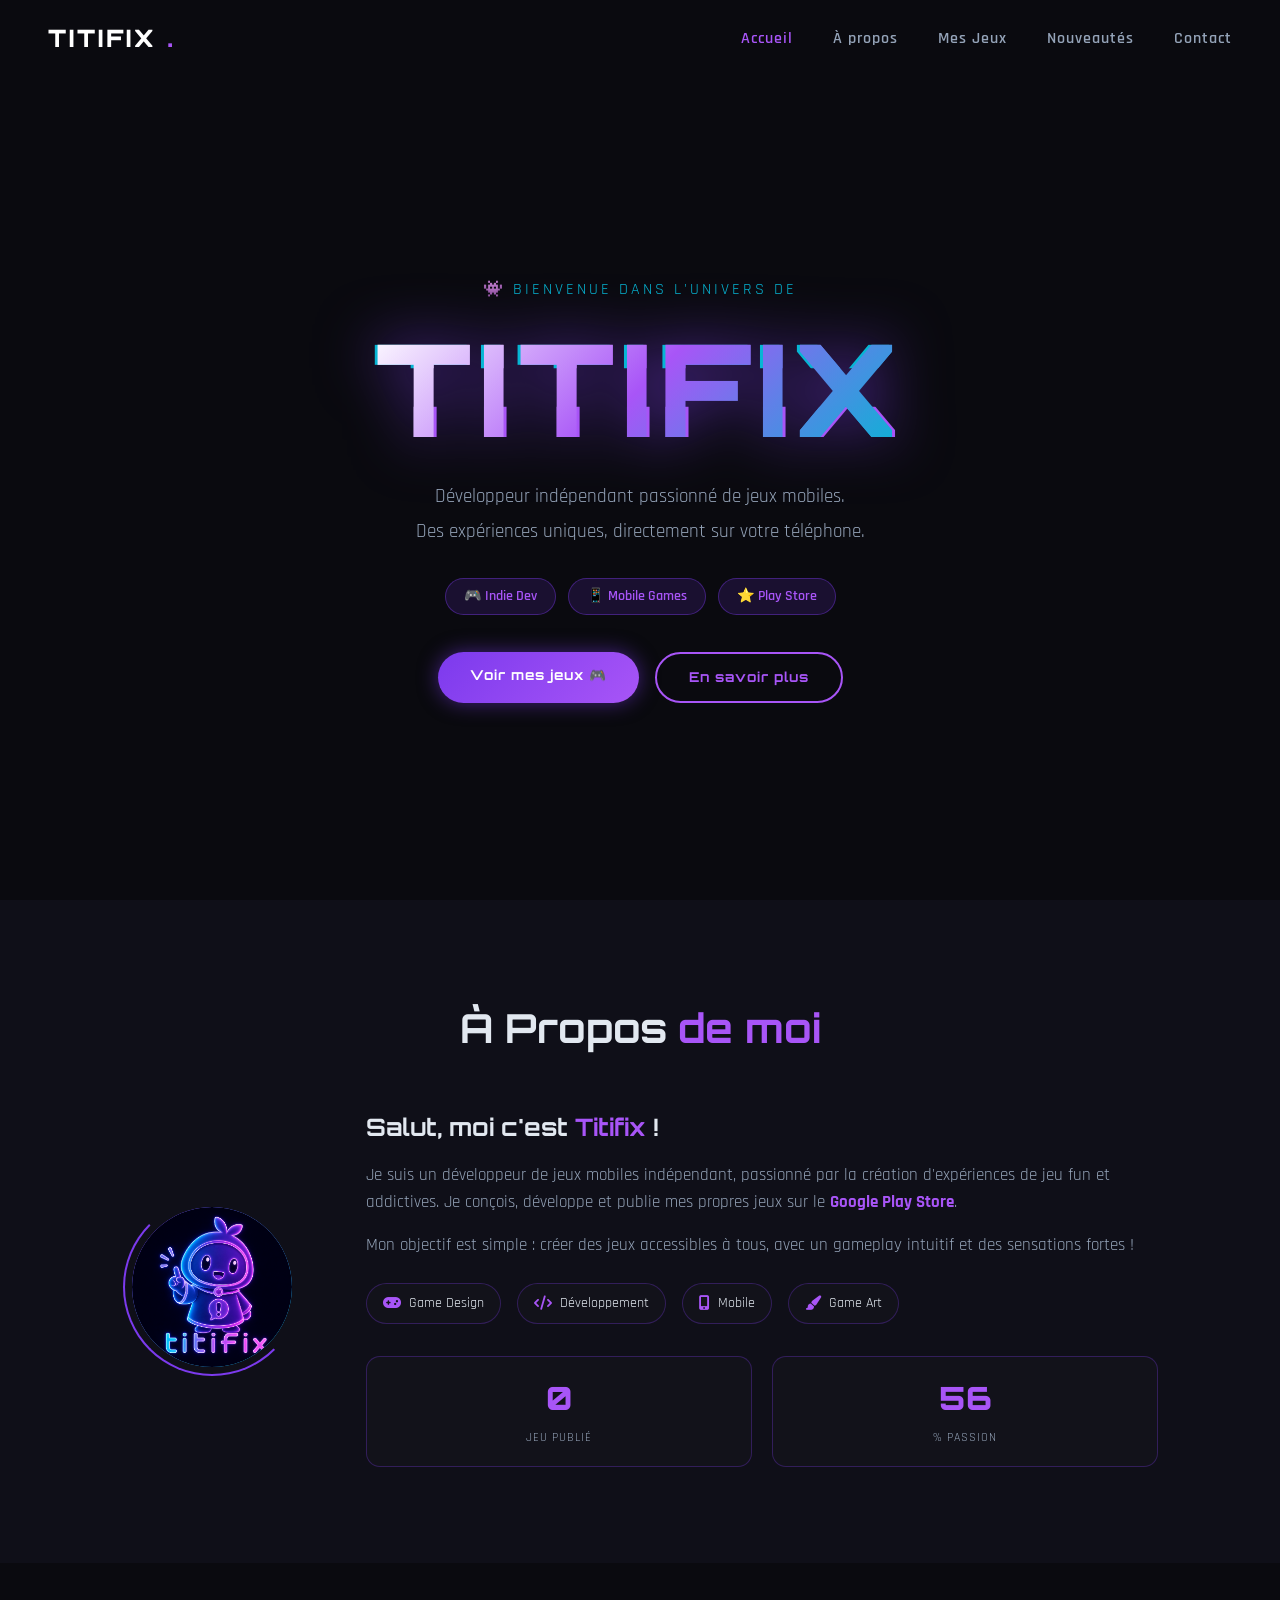
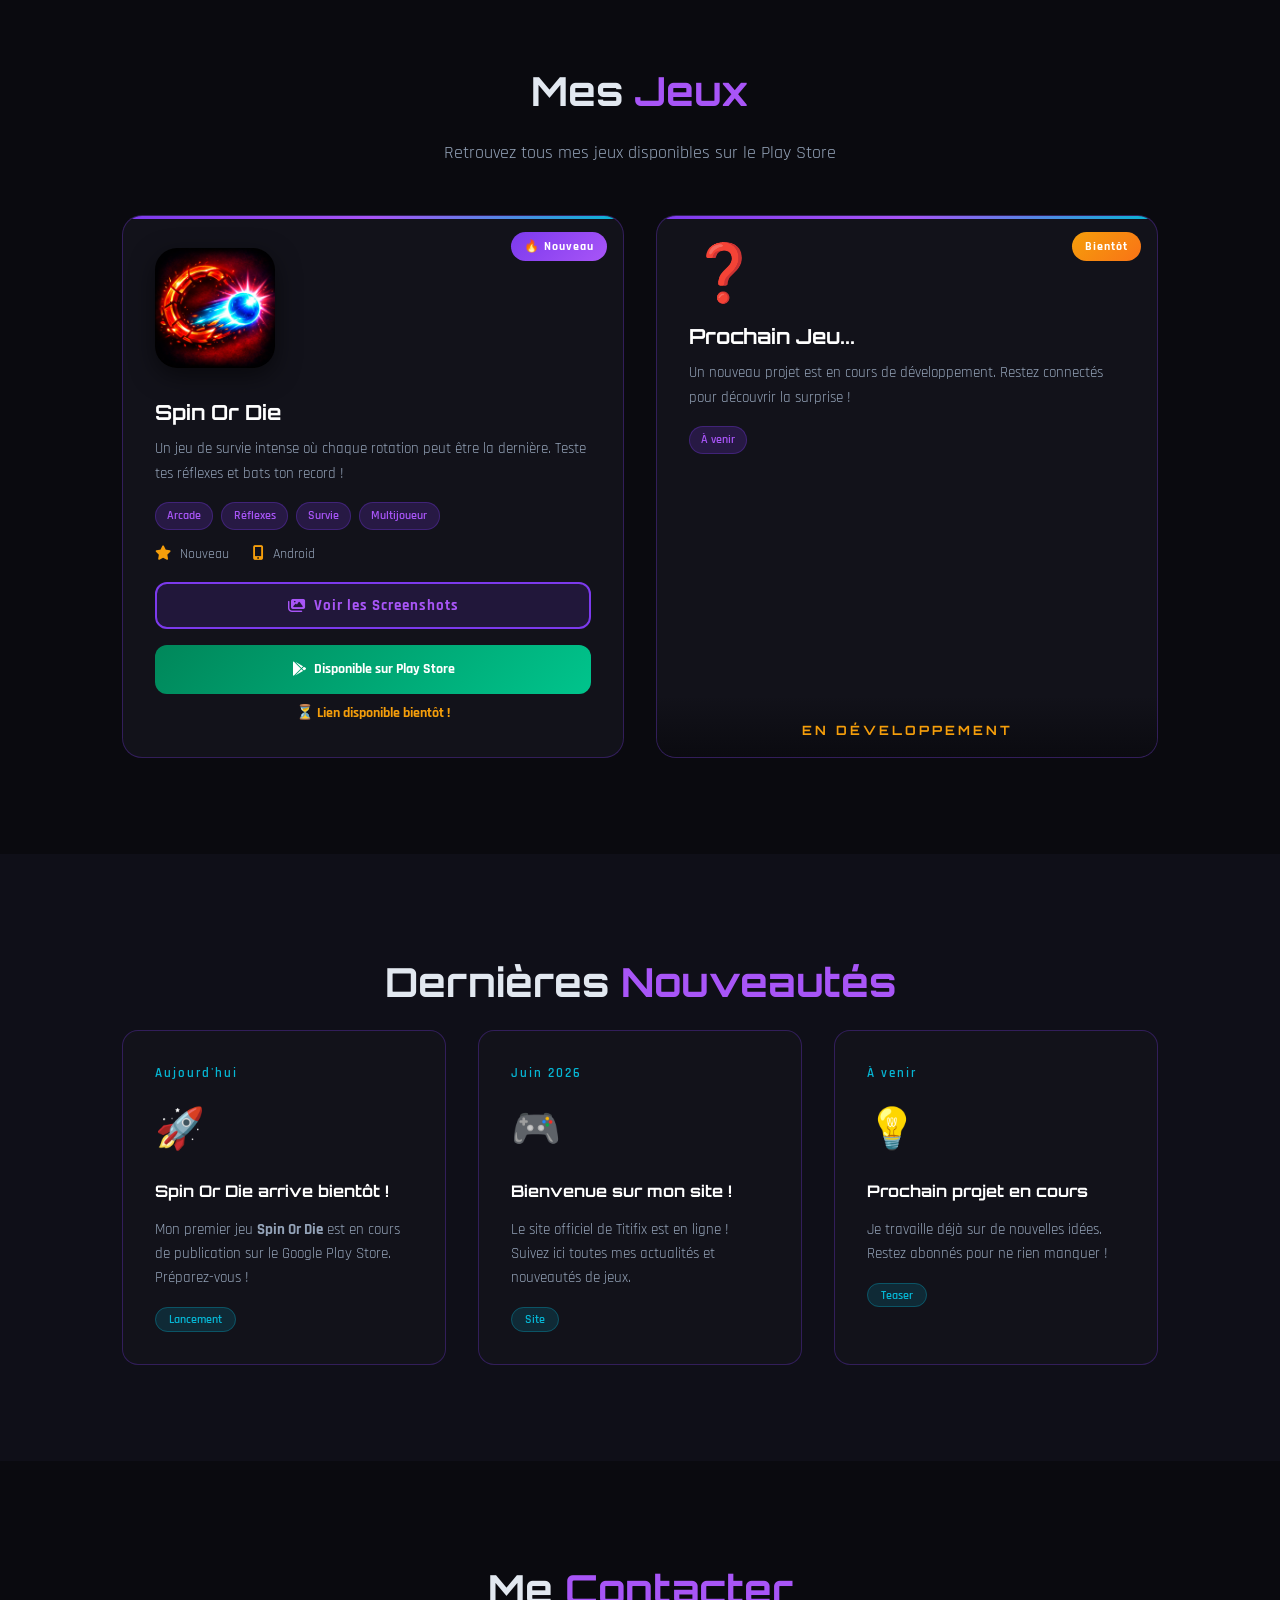
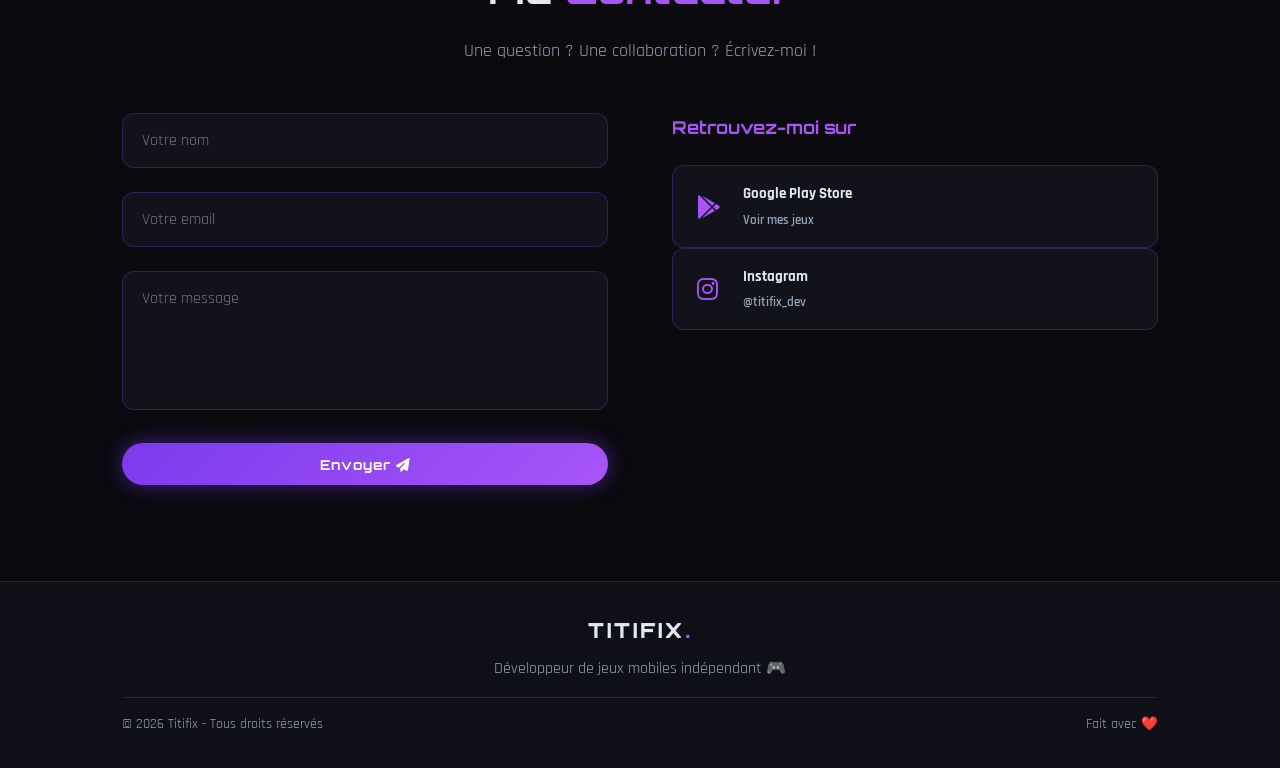
==== index.html @ aaf5753f "Add files via upload" ====
<!DOCTYPE html>
<html lang="fr">
<head>
    <meta charset="UTF-8">
    <meta name="viewport" content="width=device-width, initial-scale=1.0">
    <title>Titifix - Game Studio</title>
    <link rel="stylesheet" href="css/style.css">
    <link href="https://fonts.googleapis.com/css2?family=Orbitron:wght@400;700;900&family=Rajdhani:wght@300;400;600&display=swap" rel="stylesheet">
    <link rel="stylesheet" href="https://cdnjs.cloudflare.com/ajax/libs/font-awesome/6.5.0/css/all.min.css">
</head>
<body>

    <!-- ========== NAVBAR ========== -->
    <nav class="navbar" id="navbar">
        <div class="nav-logo">
            <span class="logo-text">TITIFIX</span>
            <span class="logo-dot">.</span>
        </div>
        <ul class="nav-links" id="navLinks">
            <li><a href="#accueil">Accueil</a></li>
            <li><a href="#apropos">À propos</a></li>
            <li><a href="#jeux">Mes Jeux</a></li>
            <li><a href="#nouveautes">Nouveautés</a></li>
            <li><a href="#contact">Contact</a></li>
        </ul>
        <button class="burger" id="burger">
            <span></span>
            <span></span>
            <span></span>
        </button>
    </nav>

    <!-- ========== HERO ========== -->
    <section class="hero" id="accueil">
        <div class="particles" id="particles"></div>
        <div class="hero-content">
            <p class="hero-subtitle">👾 Bienvenue dans l'univers de</p>
            <h1 class="hero-title">
                <span class="glitch" data-text="TITIFIX">TITIFIX</span>
            </h1>
            <p class="hero-desc">Développeur indépendant passionné de jeux mobiles.<br>Des expériences uniques, directement sur votre téléphone.</p>
            <div class="hero-badges">
                <span class="badge">🎮 Indie Dev</span>
                <span class="badge">📱 Mobile Games</span>
                <span class="badge">⭐ Play Store</span>
            </div>
            <div class="hero-buttons">
                <a href="#jeux" class="btn btn-primary">Voir mes jeux 🎮</a>
                <a href="#apropos" class="btn btn-secondary">En savoir plus</a>
            </div>
        </div>
    </section>

    <!-- ========== À PROPOS ========== -->
    <section class="apropos fade-in" id="apropos">
        <div class="container">
            <h2 class="section-title">À Propos <span>de moi</span></h2>
            <div class="apropos-content">
                <div class="apropos-avatar">
                    <div class="avatar-cercle">
                        <img src="img/logo-titifix.png" alt="Logo Titifix" class="avatar-img">
                    </div>
                    <div class="avatar-ring"></div>
                </div>
                <div class="apropos-text">
                    <h3>Salut, moi c'est <span>Titifix</span> !</h3>
                    <p>Je suis un développeur de jeux mobiles indépendant, passionné par la création d'expériences de jeu fun et addictives. Je conçois, développe et publie mes propres jeux sur le <strong>Google Play Store</strong>.</p>
                    <p>Mon objectif est simple : créer des jeux accessibles à tous, avec un gameplay intuitif et des sensations fortes !</p>
                    <div class="competences">
                        <div class="comp-item">
                            <i class="fas fa-gamepad"></i>
                            <span>Game Design</span>
                        </div>
                        <div class="comp-item">
                            <i class="fas fa-code"></i>
                            <span>Développement</span>
                        </div>
                        <div class="comp-item">
                            <i class="fas fa-mobile-alt"></i>
                            <span>Mobile</span>
                        </div>
                        <div class="comp-item">
                            <i class="fas fa-paint-brush"></i>
                            <span>Game Art</span>
                        </div>
                    </div>
                    <!-- STATS ANIMÉES -->
                    <div class="stats-row">
                        <div class="stat-item">
                            <span class="stat-number" data-target="1">0</span>
                            <span class="stat-label">Jeu publié</span>
                        </div>
                        <div class="stat-item">
                            <span class="stat-number" data-target="100">0</span>
                            <span class="stat-label">% Passion</span>
                        </div>
                    </div>
                </div>
            </div>
        </div>
    </section>

    <!-- ========== MES JEUX ========== -->
    <section class="jeux fade-in" id="jeux">
        <div class="container">
            <h2 class="section-title">Mes <span>Jeux</span></h2>
            <p class="section-desc">Retrouvez tous mes jeux disponibles sur le Play Store</p>
            <div class="jeux-grid" id="jeuxGrid">

                <!-- CARTE JEU 1 - Spin Or Die -->
                <div class="jeu-card featured">
                    <div class="card-badge">🔥 Nouveau</div>
                    <div class="card-icon">
                        <img src="img/spin-or-die.png" alt="Spin Or Die" class="game-icon-img">
                    </div>
                    <div class="card-info">
                        <h3>Spin Or Die</h3>
                        <p>Un jeu de survie intense où chaque rotation peut être la dernière. 
                        Teste tes réflexes et bats ton record !</p>
                        <div class="card-tags">
                            <span class="tag">Arcade</span>
                            <span class="tag">Réflexes</span>
                            <span class="tag">Survie</span>
                            <span class="tag">Multijoueur</span>
                        </div>
                        <div class="card-stats">
                            <span><i class="fas fa-star"></i> Nouveau</span>
                            <span><i class="fas fa-mobile-alt"></i> Android</span>
                        </div>
                    </div>

                    <!-- BOUTON SCREENSHOTS -->
                    <button class="btn-screenshots" onclick="openScreenshots()">
                        <i class="fas fa-images"></i> Voir les Screenshots
                    </button>

                    <a href="#" class="btn-play" id="playStoreBtn">
                        <i class="fab fa-google-play"></i> Disponible sur Play Store
                    </a>
                    <p class="coming-soon-text">⏳ Lien disponible bientôt !</p>
                </div>

                <!-- CARTE PLACEHOLDER -->
                <div class="jeu-card coming-soon">
                    <div class="card-badge soon">Bientôt</div>
                    <div class="card-icon">❓</div>
                    <div class="card-info">
                        <h3>Prochain Jeu...</h3>
                        <p>Un nouveau projet est en cours de développement. Restez connectés pour découvrir la surprise !</p>
                        <div class="card-tags">
                            <span class="tag">À venir</span>
                        </div>
                    </div>
                    <div class="coming-overlay">EN DÉVELOPPEMENT</div>
                </div>

            </div>
        </div>
    </section>

    <!-- ========== NOUVEAUTÉS ========== -->
    <section class="nouveautes fade-in" id="nouveautes">
        <div class="container">
            <h2 class="section-title">Dernières <span>Nouveautés</span></h2>
            <div class="news-grid" id="newsGrid">

                <article class="news-card">
                    <div class="news-date">Aujourd'hui</div>
                    <div class="news-icon">🚀</div>
                    <h3>Spin Or Die arrive bientôt !</h3>
                    <p>Mon premier jeu <strong>Spin Or Die</strong> est en cours de publication sur le Google Play Store. Préparez-vous !</p>
                    <span class="news-tag">Lancement</span>
                </article>

                <article class="news-card">
                    <div class="news-date">Juin 2026</div>
                    <div class="news-icon">🎮</div>
                    <h3>Bienvenue sur mon site !</h3>
                    <p>Le site officiel de Titifix est en ligne ! Suivez ici toutes mes actualités et nouveautés de jeux.</p>
                    <span class="news-tag">Site</span>
                </article>

                <article class="news-card">
                    <div class="news-date">À venir</div>
                    <div class="news-icon">💡</div>
                    <h3>Prochain projet en cours</h3>
                    <p>Je travaille déjà sur de nouvelles idées. Restez abonnés pour ne rien manquer !</p>
                    <span class="news-tag">Teaser</span>
                </article>

            </div>
        </div>
    </section>

    <!-- ========== CONTACT ========== -->
    <section class="contact fade-in" id="contact">
        <div class="container">
            <h2 class="section-title">Me <span>Contacter</span></h2>
            <p class="section-desc">Une question ? Une collaboration ? Écrivez-moi !</p>
            <div class="contact-wrapper">

                <form class="contact-form" id="contactForm"
                    action="https://formspree.io/f/xgojkkgb"
                    method="POST">
                    <div class="form-group">
                        <input type="text" name="nom" placeholder="Votre nom" required>
                    </div>
                    <div class="form-group">
                        <input type="email" name="email" placeholder="Votre email" required>
                    </div>
                    <div class="form-group">
                        <textarea name="message" placeholder="Votre message" rows="5" required></textarea>
                    </div>
                    <input type="hidden" name="_subject" value="💌 Nouveau message depuis titifixdev.com">
                    <button type="submit" class="btn btn-primary">
                        Envoyer <i class="fas fa-paper-plane"></i>
                    </button>
                    <div class="form-success" id="formSuccess">
                        ✅ Message envoyé ! Je vous réponds très vite.
                    </div>
                </form>

                <div class="contact-social">
                    <h3>Retrouvez-moi sur</h3>
                    <a href="#" class="social-item" id="playStoreSocial">
                        <i class="fab fa-google-play"></i>
                        <div class="social-info">
                            <span class="social-name">Google Play Store</span>
                            <span class="social-handle">Voir mes jeux</span>
                        </div>
                    </a>
                    <a href="https://www.instagram.com/titifix_dev/" class="social-item" target="_blank">
                        <i class="fab fa-instagram"></i>
                        <div class="social-info">
                            <span class="social-name">Instagram</span>
                            <span class="social-handle">@titifix_dev</span>
                        </div>
                    </a>
                </div>
            </div>
        </div>
    </section>

    <!-- ========== FOOTER ========== -->
    <footer class="footer">
        <div class="container">
            <div class="footer-top">
                <span class="logo-text">TITIFIX<span class="logo-dot">.</span></span>
                <p>Développeur de jeux mobiles indépendant 🎮</p>
            </div>
            <div class="footer-bottom">
                <p>© 2026 Titifix - Tous droits réservés</p>
                <p>Fait avec ❤️</p>
            </div>
        </div>
    </footer>

    <script src="js/script.js"></script>

    <!-- ========== MODALE SCREENSHOTS ========== -->
    <div id="screenshotsModal" class="modal-overlay" onclick="closeScreenshots(event)">
        <div class="modal-box">
            <button class="modal-close" onclick="closeScreenshots()">✕</button>
            <h2 class="modal-title">📸 Spin Or Die — Screenshots</h2>
            <div class="modal-grid">
                <div class="modal-item">
                    <img src="img/screenshots/gameplay.png" alt="Gameplay">
                    <span>🎮 Gameplay</span>
                </div>
                <div class="modal-item">
                    <img src="img/screenshots/roue.png" alt="Roue Fortune">
                    <span>🎰 Roue de la Fortune</span>
                </div>
                <div class="modal-item">
                    <img src="img/screenshots/multijoueur.png" alt="Multijoueur">
                    <span>⚔️ Multijoueur</span>
                </div>
                <div class="modal-item">
                    <img src="img/screenshots/skins.png" alt="Skins">
                    <span>🎨 Skins Exclusifs</span>
                </div>
                <div class="modal-item">
                    <img src="img/screenshots/classement.png" alt="Classement">
                    <span>🏆 Top 100</span>
                </div>
                <div class="modal-item">
                    <img src="img/screenshots/defis.png" alt="Défis">
                    <span>⚡ Défis Exclusifs</span>
                </div>
                <div class="modal-item">
                    <img src="img/screenshots/mondes.png" alt="Mondes">
                    <span>🌍 Mondes Uniques</span>
                </div>
            </div>
        </div>
    </div>

    <!-- LIGHTBOX -->
    <div id="lightbox" class="lightbox" onclick="closeLightbox()">
        <span class="lightbox-close" id="lightboxClose">✕</span>
        <img id="lightbox-img" src="" alt="">
        <p id="lightbox-caption"></p>
    </div>
<script defer src="https://static.cloudflareinsights.com/beacon.min.js/v833ccba57c9e4d2798f2e76cebdd09a11778172276447" integrity="sha512-57MDmcccJXYtNnH+ZiBwzC4jb2rvgVCEokYN+L/nLlmO8rfYT/gIpW2A569iJ/3b+0UEasghjuZH/ma3wIs/EQ==" data-cf-beacon='{"version":"2024.11.0","token":"8607d2a720d14b038279025b2b5a82e5","server_timing":{"name":{"cfCacheStatus":true,"cfEdge":true,"cfExtPri":true,"cfL4":true,"cfOrigin":true,"cfSpeedBrain":true},"location_startswith":null}}' crossorigin="anonymous"></script>
</body>
</html>
---- css/style.css ----
/* ===== RESET & BASE ===== */
*, *::before, *::after {
    margin: 0;
    padding: 0;
    box-sizing: border-box;
}

:root {
    --primary: #7c3aed;
    --primary-light: #a855f7;
    --secondary: #06b6d4;
    --accent: #f59e0b;
    --bg-dark: #0a0a0f;
    --bg-card: #12121a;
    --bg-section: #0f0f18;
    --text-main: #e2e8f0;
    --text-muted: #94a3b8;
    --border: rgba(124, 58, 237, 0.3);
    --glow: 0 0 20px rgba(124, 58, 237, 0.5);
    --transition: all 0.3s ease;
}

html {
    scroll-behavior: smooth;
}

body {
    font-family: 'Rajdhani', sans-serif;
    background-color: var(--bg-dark);
    color: var(--text-main);
    overflow-x: hidden;
    line-height: 1.6;
}

/* ===== SCROLLBAR ===== */
::-webkit-scrollbar { width: 6px; }
::-webkit-scrollbar-track { background: var(--bg-dark); }
::-webkit-scrollbar-thumb { background: var(--primary); border-radius: 3px; }

/* ===== UTILITAIRES ===== */
.container {
    max-width: 1100px;
    margin: 0 auto;
    padding: 0 2rem;
}

.section-title {
    font-family: 'Orbitron', sans-serif;
    font-size: clamp(1.8rem, 4vw, 2.5rem);
    text-align: center;
    margin-bottom: 1rem;
    color: var(--text-main);
}

.section-title span {
    color: var(--primary-light);
}

.section-desc {
    text-align: center;
    color: var(--text-muted);
    font-size: 1.1rem;
    margin-bottom: 3rem;
}

/* ===== BOUTONS ===== */
.btn {
    display: inline-block;
    padding: 0.8rem 2rem;
    border-radius: 50px;
    font-family: 'Orbitron', sans-serif;
    font-size: 0.85rem;
    font-weight: 700;
    text-decoration: none;
    cursor: pointer;
    transition: var(--transition);
    border: none;
    letter-spacing: 1px;
}

.btn-primary {
    background: linear-gradient(135deg, var(--primary), var(--primary-light));
    color: white;
    box-shadow: var(--glow);
}

.btn-primary:hover {
    transform: translateY(-3px);
    box-shadow: 0 0 35px rgba(124, 58, 237, 0.7);
}

.btn-secondary {
    background: transparent;
    color: var(--primary-light);
    border: 2px solid var(--primary-light);
}

.btn-secondary:hover {
    background: var(--primary);
    color: white;
    transform: translateY(-3px);
}

/* ===== NAVBAR ===== */
.navbar {
    position: fixed;
    top: 0;
    left: 0;
    width: 100%;
    z-index: 1000;
    display: flex;
    align-items: center;
    justify-content: space-between;
    padding: 1.2rem 3rem;
    transition: var(--transition);
    background: transparent;
}

.navbar.scrolled {
    background: rgba(10, 10, 15, 0.95);
    backdrop-filter: blur(10px);
    border-bottom: 1px solid var(--border);
    padding: 0.8rem 3rem;
}

.nav-logo {
    font-family: 'Orbitron', sans-serif;
    font-size: 1.5rem;
    font-weight: 900;
    color: white;
    letter-spacing: 3px;
}

.logo-dot {
    color: var(--primary-light);
}

.nav-links {
    display: flex;
    list-style: none;
    gap: 2.5rem;
}

.nav-links a {
    color: var(--text-muted);
    text-decoration: none;
    font-size: 1rem;
    font-weight: 600;
    letter-spacing: 1px;
    transition: var(--transition);
    position: relative;
}

.nav-links a::after {
    content: '';
    position: absolute;
    bottom: -4px;
    left: 0;
    width: 0;
    height: 2px;
    background: var(--primary-light);
    transition: var(--transition);
}

.nav-links a:hover {
    color: var(--primary-light);
}

.nav-links a:hover::after {
    width: 100%;
}

.burger {
    display: none;
    flex-direction: column;
    gap: 5px;
    background: none;
    border: none;
    cursor: pointer;
    padding: 5px;
}

.burger span {
    display: block;
    width: 25px;
    height: 2px;
    background: var(--text-main);
    transition: var(--transition);
}

/* ===== HERO ===== */
.hero {
    min-height: 100vh;
    display: flex;
    align-items: center;
    justify-content: center;
    text-align: center;
    position: relative;
    overflow: hidden;
    padding-top: 80px;
}

.particles {
    position: absolute;
    inset: 0;
    pointer-events: none;
}

.particle {
    position: absolute;
    width: 3px;
    height: 3px;
    background: var(--primary-light);
    border-radius: 50%;
    animation: floatParticle linear infinite;
    opacity: 0;
}

@keyframes floatParticle {
    0%   { transform: translateY(100vh) rotate(0deg); opacity: 0; }
    10%  { opacity: 1; }
    90%  { opacity: 1; }
    100% { transform: translateY(-100px) rotate(720deg); opacity: 0; }
}

.hero-content {
    position: relative;
    z-index: 2;
    display: flex;
    flex-direction: column;
    align-items: center;
    gap: 0.5rem;
}

.hero-subtitle {
    font-size: 1rem;
    color: var(--secondary);
    letter-spacing: 3px;
    text-transform: uppercase;
    animation: fadeInDown 0.8s ease;
    margin-bottom: 0.5rem;
}

.hero-title {
    font-family: 'Orbitron', sans-serif;
    font-size: clamp(3.5rem, 12vw, 8rem);
    font-weight: 900;
    letter-spacing: 8px;
    line-height: 1;
    margin: 0.3rem 0 0.8rem;
    animation: fadeInUp 0.8s ease 0.2s both;
    filter: drop-shadow(0 0 30px rgba(124, 58, 237, 0.6));
}

.hero-desc {
    font-size: clamp(1rem, 2vw, 1.2rem);
    color: var(--text-muted);
    max-width: 550px;
    line-height: 1.8;
    animation: fadeInUp 0.8s ease 0.4s both;
    margin: 0.5rem 0;
}

.hero-buttons {
    display: flex;
    gap: 1rem;
    justify-content: center;
    flex-wrap: wrap;
    animation: fadeInUp 0.8s ease 0.8s both;
    margin-top: 1rem;
}

.scroll-indicator {
    position: absolute;
    bottom: 2rem;
    left: 50%;
    transform: translateX(-50%);
    display: flex;
    flex-direction: column;
    align-items: center;
    gap: 0.5rem;
    color: var(--text-muted);
    font-size: 0.75rem;
    letter-spacing: 2px;
    animation: bounce 2s infinite;
    text-transform: uppercase;
}

.scroll-arrow {
    width: 18px;
    height: 18px;
    border-right: 2px solid var(--primary-light);
    border-bottom: 2px solid var(--primary-light);
    transform: rotate(45deg);
}

@keyframes bounce {
    0%, 100% { transform: translateX(-50%) translateY(0); }
    50% { transform: translateX(-50%) translateY(-10px); }
}

/* ===== À PROPOS ===== */
.apropos {
    padding: 6rem 0;
    background: var(--bg-section);
}

.apropos-content {
    display: flex;
    align-items: center;
    gap: 4rem;
    margin-top: 3rem;
}

.apropos-avatar {
    flex-shrink: 0;
    position: relative;
    width: 180px;
    height: 180px;
}

.avatar-cercle {
    width: 160px;
    height: 160px;
    background: linear-gradient(135deg, var(--primary), var(--secondary));
    border-radius: 50%;
    display: flex;
    align-items: center;
    justify-content: center;
    font-size: 4rem;
    position: relative;
    z-index: 1;
}

.avatar-ring {
    position: absolute;
    inset: -10px;
    border-radius: 50%;
    border: 2px solid var(--primary);
    border-top-color: transparent;
    animation: spin 3s linear infinite;
}

@keyframes spin {
    to { transform: rotate(360deg); }
}

.apropos-text h3 {
    font-family: 'Orbitron', sans-serif;
    font-size: 1.5rem;
    margin-bottom: 1rem;
}

.apropos-text h3 span {
    color: var(--primary-light);
}

.apropos-text p {
    color: var(--text-muted);
    margin-bottom: 1rem;
    font-size: 1.05rem;
}

.apropos-text strong {
    color: var(--primary-light);
}

.competences {
    display: flex;
    flex-wrap: wrap;
    gap: 1rem;
    margin-top: 1.5rem;
}

.comp-item {
    display: flex;
    align-items: center;
    gap: 0.5rem;
    background: var(--bg-card);
    border: 1px solid var(--border);
    padding: 0.5rem 1rem;
    border-radius: 50px;
    font-size: 0.9rem;
    transition: var(--transition);
}

.comp-item:hover {
    border-color: var(--primary-light);
    box-shadow: var(--glow);
    transform: translateY(-2px);
}

.comp-item i {
    color: var(--primary-light);
}

/* ===== MES JEUX ===== */
.jeux {
    padding: 6rem 0;
    background: var(--bg-dark);
}

.jeux-grid {
    display: grid;
    grid-template-columns: repeat(auto-fit, minmax(300px, 1fr));
    gap: 2rem;
    margin-top: 1rem;
}

.jeu-card {
    background: var(--bg-card);
    border: 1px solid var(--border);
    border-radius: 20px;
    padding: 2rem;
    position: relative;
    overflow: hidden;
    transition: var(--transition);
    display: flex;
    flex-direction: column;
    gap: 1rem;
}

.jeu-card::before {
    content: '';
    position: absolute;
    top: 0;
    left: 0;
    right: 0;
    height: 3px;
    background: linear-gradient(90deg, var(--primary), var(--primary-light), var(--secondary));
}

.jeu-card:hover {
    transform: translateY(-8px);
    box-shadow: 0 20px 40px rgba(124, 58, 237, 0.3);
    border-color: var(--primary-light);
}

.jeu-card.featured::before {
    animation: shimmer 2s infinite;
}

@keyframes shimmer {
    0% { background-position: -200% center; }
    100% { background-position: 200% center; }
}

.card-badge {
    position: absolute;
    top: 1rem;
    right: 1rem;
    background: linear-gradient(135deg, var(--primary), var(--primary-light));
    color: white;
    padding: 0.3rem 0.8rem;
    border-radius: 50px;
    font-size: 0.75rem;
    font-weight: 700;
    letter-spacing: 1px;
}

.card-badge.soon {
    background: linear-gradient(135deg, var(--accent), #f97316);
}

.card-icon {
    font-size: 3.5rem;
    line-height: 1;
}

.card-info h3 {
    font-family: 'Orbitron', sans-serif;
    font-size: 1.3rem;
    margin-bottom: 0.5rem;
    color: white;
}

.card-info p {
    color: var(--text-muted);
    font-size: 0.95rem;
    line-height: 1.6;
}

.card-tags {
    display: flex;
    flex-wrap: wrap;
    gap: 0.5rem;
    margin-top: 1rem;
}

.tag {
    background: rgba(124, 58, 237, 0.2);
    border: 1px solid var(--border);
    color: var(--primary-light);
    padding: 0.2rem 0.7rem;
    border-radius: 50px;
    font-size: 0.78rem;
    font-weight: 600;
}

.card-stats {
    display: flex;
    gap: 1.5rem;
    margin-top: 0.8rem;
    color: var(--text-muted);
    font-size: 0.9rem;
}

.card-stats i {
    color: var(--accent);
    margin-right: 0.3rem;
}

.btn-play {
    display: inline-flex;
    align-items: center;
    justify-content: center;
    gap: 0.5rem;
    background: linear-gradient(135deg, #00875a, #00c48c);
    color: white;
    text-decoration: none;
    padding: 0.8rem 1.5rem;
    border-radius: 12px;
    font-weight: 700;
    font-size: 0.9rem;
    transition: var(--transition);
    margin-top: auto;
}

.btn-play:hover {
    transform: translateY(-2px);
    box-shadow: 0 8px 20px rgba(0, 196, 140, 0.4);
}

.coming-soon {
    opacity: 0.7;
}

.coming-overlay {
    position: absolute;
    bottom: 0;
    left: 0;
    right: 0;
    background: linear-gradient(transparent, rgba(10,10,15,0.9));
    color: var(--accent);
    text-align: center;
    padding: 1.5rem 1rem 1rem;
    font-family: 'Orbitron', sans-serif;
    font-size: 0.8rem;
    letter-spacing: 3px;
    font-weight: 700;
}

/* ===== NOUVEAUTÉS ===== */
.nouveautes {
    padding: 6rem 0;
    background: var(--bg-section);
}

.news-grid {
    display: grid;
    grid-template-columns: repeat(auto-fit, minmax(280px, 1fr));
    gap: 2rem;
}

.news-card {
    background: var(--bg-card);
    border: 1px solid var(--border);
    border-radius: 16px;
    padding: 2rem;
    transition: var(--transition);
    position: relative;
    overflow: hidden;
}

.news-card:hover {
    transform: translateY(-5px);
    border-color: var(--primary-light);
    box-shadow: 0 10px 30px rgba(124, 58, 237, 0.2);
}

.news-date {
    font-size: 0.8rem;
    color: var(--secondary);
    letter-spacing: 2px;
    margin-bottom: 1rem;
    font-weight: 600;
}

.news-icon {
    font-size: 2.5rem;
    margin-bottom: 1rem;
}

.news-card h3 {
    font-family: 'Orbitron', sans-serif;
    font-size: 1rem;
    margin-bottom: 0.8rem;
    color: white;
}

.news-card p {
    color: var(--text-muted);
    font-size: 0.95rem;
    line-height: 1.6;
    margin-bottom: 1rem;
}

.news-tag {
    background: rgba(6, 182, 212, 0.15);
    border: 1px solid rgba(6, 182, 212, 0.3);
    color: var(--secondary);
    padding: 0.2rem 0.8rem;
    border-radius: 50px;
    font-size: 0.78rem;
    font-weight: 600;
}

/* ===== CONTACT ===== */
.contact {
    padding: 6rem 0;
    background: var(--bg-dark);
}

.contact-wrapper {
    display: grid;
    grid-template-columns: 1fr 1fr;
    gap: 4rem;
    margin-top: 1rem;
}

.contact-form {
    display: flex;
    flex-direction: column;
    gap: 1.5rem;
}

.form-group {
    position: relative;
}

.form-group input,
.form-group textarea {
    width: 100%;
    background: var(--bg-card);
    border: 1px solid var(--border);
    border-radius: 12px;
    padding: 1rem 1.2rem;
    color: var(--text-main);
    font-family: 'Rajdhani', sans-serif;
    font-size: 1rem;
    transition: var(--transition);
    outline: none;
    resize: none;
}

.form-group input:focus,
.form-group textarea:focus {
    border-color: var(--primary-light);
    box-shadow: 0 0 0 3px rgba(124, 58, 237, 0.1);
}

.form-group label {
    display: none;
}

.form-success {
    display: none;
    color: #00c48c;
    font-weight: 600;
    padding: 0.8rem;
    background: rgba(0, 196, 140, 0.1);
    border-radius: 8px;
    border: 1px solid rgba(0, 196, 140, 0.3);
    text-align: center;
}

.form-success.show {
    display: block;
    animation: fadeInUp 0.5s ease;
}

.contact-social h3 {
    font-family: 'Orbitron', sans-serif;
    font-size: 1.1rem;
    margin-bottom: 1.5rem;
    color: var(--primary-light);
}

.social-links {
    display: flex;
    flex-direction: column;
    gap: 1rem;
}

.social-item {
    display: flex;
    align-items: center;
    gap: 1rem;
    background: var(--bg-card);
    border: 1px solid var(--border);
    border-radius: 12px;
    padding: 1rem 1.5rem;
    color: var(--text-main);
    text-decoration: none;
    font-size: 1rem;
    font-weight: 600;
    transition: var(--transition);
}

.social-item i {
    font-size: 1.3rem;
    color: var(--primary-light);
    width: 25px;
}

.social-item:hover {
    border-color: var(--primary-light);
    transform: translateX(5px);
    box-shadow: var(--glow);
}

/* ===== FOOTER ===== */
.footer {
    background: var(--bg-section);
    border-top: 1px solid var(--border);
    padding: 2rem 0;
}

.footer-top {
    text-align: center;
    margin-bottom: 1rem;
}

.footer-top .logo-text {
    font-family: 'Orbitron', sans-serif;
    font-size: 1.3rem;
    font-weight: 900;
    letter-spacing: 3px;
}

.footer-top p {
    color: var(--text-muted);
    margin-top: 0.5rem;
}

.footer-bottom {
    display: flex;
    justify-content: space-between;
    align-items: center;
    border-top: 1px solid var(--border);
    padding-top: 1rem;
    color: var(--text-muted);
    font-size: 0.85rem;
    flex-wrap: wrap;
    gap: 0.5rem;
}

/* ===== ANIMATIONS ===== */
@keyframes fadeInDown {
    from { opacity: 0; transform: translateY(-30px); }
    to { opacity: 1; transform: translateY(0); }
}

@keyframes fadeInUp {
    from { opacity: 0; transform: translateY(30px); }
    to { opacity: 1; transform: translateY(0); }
}

.fade-in {
    opacity: 0;
    transform: translateY(30px);
    transition: opacity 0.7s ease, transform 0.7s ease;
}

.fade-in.visible {
    opacity: 1;
    transform: translateY(0);
}

/* ===== RESPONSIVE ===== */
@media (max-width: 768px) {
    .navbar {
        padding: 1rem 1.5rem;
    }

    .nav-links {
        display: none;
        position: fixed;
        top: 0;
        left: 0;
        width: 100%;
        height: 100vh;
        background: rgba(10, 10, 15, 0.98);
        flex-direction: column;
        align-items: center;
        justify-content: center;
        gap: 2.5rem;
        z-index: 999;
    }

    .nav-links.open {
        display: flex;
    }

    .nav-links a {
        font-size: 1.3rem;
    }

    .burger {
        display: flex;
        z-index: 1000;
    }

    .burger.open span:nth-child(1) {
        transform: translateY(7px) rotate(45deg);
    }

    .burger.open span:nth-child(2) {
        opacity: 0;
    }

    .burger.open span:nth-child(3) {
        transform: translateY(-7px) rotate(-45deg);
    }

    .apropos-content {
        flex-direction: column;
        text-align: center;
        gap: 2rem;
    }

    .competences {
        justify-content: center;
    }

    .contact-wrapper {
        grid-template-columns: 1fr;
        gap: 2rem;
    }

    .footer-bottom {
        flex-direction: column;
        text-align: center;
    }

    .navbar.scrolled {
        padding: 0.8rem 1.5rem;
    }
}

@media (max-width: 480px) {
    .hero-buttons {
        flex-direction: column;
        align-items: center;
    }

    .jeux-grid,
    .news-grid {
        grid-template-columns: 1fr;
    }
}

/* ===== AVATAR IMAGE ===== */
.avatar-cercle {
    overflow: hidden;
    padding: 0;           /* reset padding si besoin */
}

.avatar-img {
    width: 100%;
    height: 100%;
    object-fit: cover;
    border-radius: 50%;
    display: block;
}

/* Fix : anneau qui tourne bien autour du cercle */
.apropos-avatar {
    position: relative;
    width: 180px;
    height: 180px;
    display: flex;
    align-items: center;
    justify-content: center;
}

.avatar-cercle {
    width: 160px;
    height: 160px;
    border-radius: 50%;
    position: relative;
    z-index: 1;
    flex-shrink: 0;
}

.avatar-ring {
    position: absolute;
    /* Centré par rapport au parent flex */
    top: 50%;
    left: 50%;
    width: 178px;
    height: 178px;
    transform: translate(-50%, -50%) rotate(0deg);
    border-radius: 50%;
    border: 2.5px solid var(--primary);
    border-top-color: transparent;
    border-right-color: transparent;
    animation: spinRing 3s linear infinite;
    z-index: 2;
}

@keyframes spinRing {
    from { transform: translate(-50%, -50%) rotate(0deg); }
    to   { transform: translate(-50%, -50%) rotate(360deg); }
}

/* ===== IMAGE JEU CARTE ===== */
.game-icon-img {
    width: 120px;
    height: 120px;
    object-fit: cover;
    border-radius: 22px;
    box-shadow: 0 8px 25px rgba(0,0,0,0.5);
    transition: transform 0.3s ease;
}

.jeu-card:hover .game-icon-img {
    transform: scale(1.05) rotate(-2deg);
}

/* ===== CONTACT SOCIAL AMÉLIORÉ ===== */
.social-item {
    display: flex;
    align-items: center;
    gap: 1rem;
    background: var(--bg-card);
    border: 1px solid var(--border);
    border-radius: 12px;
    padding: 1rem 1.5rem;
    color: var(--text-main);
    text-decoration: none;
    font-size: 1rem;
    font-weight: 600;
    transition: var(--transition);
}

.social-item i {
    font-size: 1.5rem;
    color: var(--primary-light);
    width: 30px;
    flex-shrink: 0;
}

.social-info {
    display: flex;
    flex-direction: column;
    gap: 0.2rem;
}

.social-name {
    font-weight: 700;
    color: var(--text-main);
    font-size: 0.95rem;
}

.social-handle {
    font-size: 0.82rem;
    color: var(--text-muted);
}

.social-item:hover {
    border-color: var(--primary-light);
    transform: translateX(5px);
    box-shadow: var(--glow);
}

.social-item:hover i {
    color: var(--secondary);
}
/* ===== FORM SUCCESS MESSAGE ===== */
.form-success {
    display: none;
    opacity: 0;
    background: rgba(34, 197, 94, 0.15);
    border: 1px solid #22c55e;
    color: #22c55e;
    padding: 1rem;
    border-radius: 10px;
    text-align: center;
    font-weight: 600;
    margin-top: 1rem;
    transition: opacity 0.5s ease;
}

/* Instagram hover */
.social-item:has(.fa-instagram):hover {
    border-color: #e1306c;
    box-shadow: 0 0 15px rgba(225, 48, 108, 0.3);
}

.social-item:has(.fa-instagram):hover i {
    color: #e1306c;
}
/* ===== GLITCH EFFECT ===== */
.glitch {
    position: relative;
    display: inline-block;
    background: linear-gradient(135deg, #fff, var(--primary-light), var(--secondary));
    -webkit-background-clip: text;
    -webkit-text-fill-color: transparent;
    background-clip: text;
}

.glitch::before,
.glitch::after {
    content: attr(data-text);
    position: absolute;
    left: 0;
    top: 0;
    width: 100%;
    height: 100%;
    background: linear-gradient(135deg, #fff, var(--primary-light), var(--secondary));
    -webkit-background-clip: text;
    -webkit-text-fill-color: transparent;
    background-clip: text;
}

.glitch::before {
    animation: glitch1 5s infinite;
    clip-path: polygon(0 0, 100% 0, 100% 35%, 0 35%);
    filter: drop-shadow(-3px 0 var(--secondary));
}

.glitch::after {
    animation: glitch2 5s infinite;
    clip-path: polygon(0 65%, 100% 65%, 100% 100%, 0 100%);
    filter: drop-shadow(3px 0 var(--primary-light));
}

@keyframes glitch1 {
    0%, 85%, 100% { transform: translate(0); opacity: 0; }
    87% { transform: translate(-5px, -2px); opacity: 1; }
    89% { transform: translate(5px, 2px); opacity: 1; }
    91% { transform: translate(0); opacity: 0; }
}

@keyframes glitch2 {
    0%, 80%, 100% { transform: translate(0); opacity: 0; }
    82% { transform: translate(5px, 2px); opacity: 1; }
    84% { transform: translate(-5px, -2px); opacity: 1; }
    86% { transform: translate(0); opacity: 0; }
}

/* ===== HERO BADGES ===== */
.hero-badges {
    display: flex;
    gap: 12px;
    flex-wrap: wrap;
    justify-content: center;
    margin: 0.8rem 0;
    animation: fadeInUp 0.8s ease 0.6s both;
}

.badge {
    background: rgba(124, 58, 237, 0.15);
    border: 1px solid rgba(124, 58, 237, 0.4);
    padding: 6px 18px;
    border-radius: 20px;
    font-size: 0.88rem;
    color: var(--primary-light);
    font-weight: 600;
    transition: var(--transition);
}

.badge:hover {
    background: rgba(124, 58, 237, 0.3);
    transform: translateY(-2px);
}

.badge:nth-child(1) { animation-delay: 0.8s; }
.badge:nth-child(2) { animation-delay: 1s; }
.badge:nth-child(3) { animation-delay: 1.2s; }

@keyframes badgePop {
    from { opacity: 0; transform: scale(0.5); }
    to   { opacity: 1; transform: scale(1); }
}

/* ===== COMING SOON TEXT ===== */
.coming-soon-text {
    color: var(--accent);
    font-size: 0.9rem;
    font-weight: 700;
    text-align: center;
    animation: blink 2s ease-in-out infinite;
    margin-top: -0.5rem;
}

@keyframes blink {
    0%, 100% { opacity: 1; }
    50% { opacity: 0.4; }
}

/* ===== STATS ROW ===== */
.stats-row {
    display: flex;
    gap: 20px;
    margin-top: 2rem;
    flex-wrap: wrap;
}

.stat-item {
    text-align: center;
    background: var(--bg-card);
    border: 1px solid var(--border);
    padding: 1rem 1.5rem;
    border-radius: 14px;
    flex: 1;
    min-width: 90px;
    transition: var(--transition);
}

.stat-item:hover {
    border-color: var(--primary-light);
    box-shadow: var(--glow);
    transform: translateY(-3px);
}

.stat-number {
    display: block;
    font-family: 'Orbitron', sans-serif;
    font-size: 2rem;
    font-weight: 900;
    color: var(--primary-light);
}

.stat-label {
    font-size: 0.78rem;
    color: var(--text-muted);
    text-transform: uppercase;
    letter-spacing: 1px;
}

/* ===== SCREENSHOTS SECTION ===== */
.screenshots-section {
    padding: 6rem 0;
    background: var(--bg-section);
}

.screenshots-grid {
    display: grid;
    grid-template-columns: repeat(auto-fill, minmax(200px, 1fr));
    gap: 16px;
    margin-top: 1rem;
}

.screenshot-item {
    position: relative;
    border-radius: 16px;
    overflow: hidden;
    cursor: pointer;
    border: 2px solid var(--border);
    transition: var(--transition);
    aspect-ratio: 9/16;
}

.screenshot-item:hover {
    transform: scale(1.04) translateY(-5px);
    border-color: var(--primary-light);
    box-shadow: 0 20px 50px rgba(124, 58, 237, 0.35);
}

.screenshot-item img {
    width: 100%;
    height: 100%;
    object-fit: cover;
    display: block;
    transition: transform 0.4s ease;
}

.screenshot-item:hover img {
    transform: scale(1.06);
}

.screenshot-overlay {
    position: absolute;
    bottom: 0; left: 0; right: 0;
    background: linear-gradient(transparent, rgba(0,0,0,0.88));
    padding: 30px 10px 12px;
    transform: translateY(100%);
    transition: transform 0.3s ease;
    text-align: center;
    font-weight: 700;
    font-size: 0.85rem;
    color: var(--primary-light);
    letter-spacing: 1px;
}

.screenshot-item:hover .screenshot-overlay {
    transform: translateY(0);
}

/* ===== LIGHTBOX ===== */
.lightbox {
    display: none;
    position: fixed;
    inset: 0;
    background: rgba(0, 0, 0, 0.94);
    z-index: 9999;
    align-items: center;
    justify-content: center;
    flex-direction: column;
    gap: 20px;
}

.lightbox.active {
    display: flex;
    animation: fadeIn 0.3s ease;
}

@keyframes fadeIn {
    from { opacity: 0; }
    to   { opacity: 1; }
}

.lightbox img {
    max-width: 90vw;
    max-height: 80vh;
    border-radius: 16px;
    border: 2px solid var(--primary);
    box-shadow: 0 0 60px rgba(124, 58, 237, 0.5);
    object-fit: contain;
}

.lightbox-close {
    position: absolute;
    top: 20px; right: 30px;
    font-size: 2rem;
    cursor: pointer;
    color: #fff;
    line-height: 1;
    transition: var(--transition);
    z-index: 10000;
}

.lightbox-close:hover {
    color: var(--primary-light);
    transform: scale(1.2);
}

#lightbox-caption {
    color: var(--primary-light);
    font-size: 1rem;
    font-weight: 700;
    letter-spacing: 1px;
}

/* ===== RESPONSIVE SCREENSHOTS ===== */
@media (max-width: 768px) {
    .screenshots-grid {
        grid-template-columns: repeat(2, 1fr);
    }
    .stats-row {
        justify-content: center;
    }
}

@media (max-width: 480px) {
    .screenshots-grid {
        grid-template-columns: repeat(2, 1fr);
    }
}

/* ===== BTN SCREENSHOTS ===== */
.btn-screenshots {
    display: inline-flex;
    align-items: center;
    justify-content: center;
    gap: 0.5rem;
    background: rgba(124, 58, 237, 0.15);
    border: 2px solid var(--primary);
    color: var(--primary-light);
    padding: 0.75rem 1.5rem;
    border-radius: 12px;
    font-family: 'Rajdhani', sans-serif;
    font-weight: 700;
    font-size: 0.95rem;
    cursor: pointer;
    transition: var(--transition);
    width: 100%;
    letter-spacing: 1px;
}

.btn-screenshots:hover {
    background: var(--primary);
    color: white;
    transform: translateY(-2px);
    box-shadow: var(--glow);
}

/* ===== MODALE SCREENSHOTS ===== */
.modal-overlay {
    display: none;
    position: fixed;
    inset: 0;
    background: rgba(0, 0, 0, 0.92);
    z-index: 8000;
    align-items: center;
    justify-content: center;
    padding: 20px;
    overflow-y: auto;
}

.modal-overlay.active {
    display: flex;
    animation: fadeIn 0.3s ease;
}

.modal-box {
    background: var(--bg-card);
    border: 1px solid var(--border);
    border-radius: 20px;
    padding: 2rem;
    max-width: 900px;
    width: 100%;
    position: relative;
    max-height: 90vh;
    overflow-y: auto;
}

.modal-title {
    font-family: 'Orbitron', sans-serif;
    font-size: 1.3rem;
    color: var(--primary-light);
    text-align: center;
    margin-bottom: 1.5rem;
}

.modal-close {
    position: absolute;
    top: 1rem;
    right: 1rem;
    background: none;
    border: none;
    color: var(--text-muted);
    font-size: 1.5rem;
    cursor: pointer;
    transition: var(--transition);
    line-height: 1;
}

.modal-close:hover {
    color: var(--primary-light);
    transform: scale(1.2);
}

.modal-grid {
    display: grid;
    grid-template-columns: repeat(auto-fill, minmax(160px, 1fr));
    gap: 12px;
}

.modal-item {
    display: flex;
    flex-direction: column;
    align-items: center;
    gap: 8px;
    cursor: pointer;
}

.modal-item img {
    width: 100%;
    aspect-ratio: 9/16;
    object-fit: cover;
    border-radius: 12px;
    border: 2px solid var(--border);
    transition: var(--transition);
}

.modal-item:hover img {
    border-color: var(--primary-light);
    transform: scale(1.03);
    box-shadow: 0 10px 30px rgba(124, 58, 237, 0.4);
}

.modal-item span {
    font-size: 0.78rem;
    color: var(--text-muted);
    font-weight: 600;
    text-align: center;
}

/* Supprime la section screenshots séparée du nav */
/* (optionnel : garde ou supprime selon toi) */
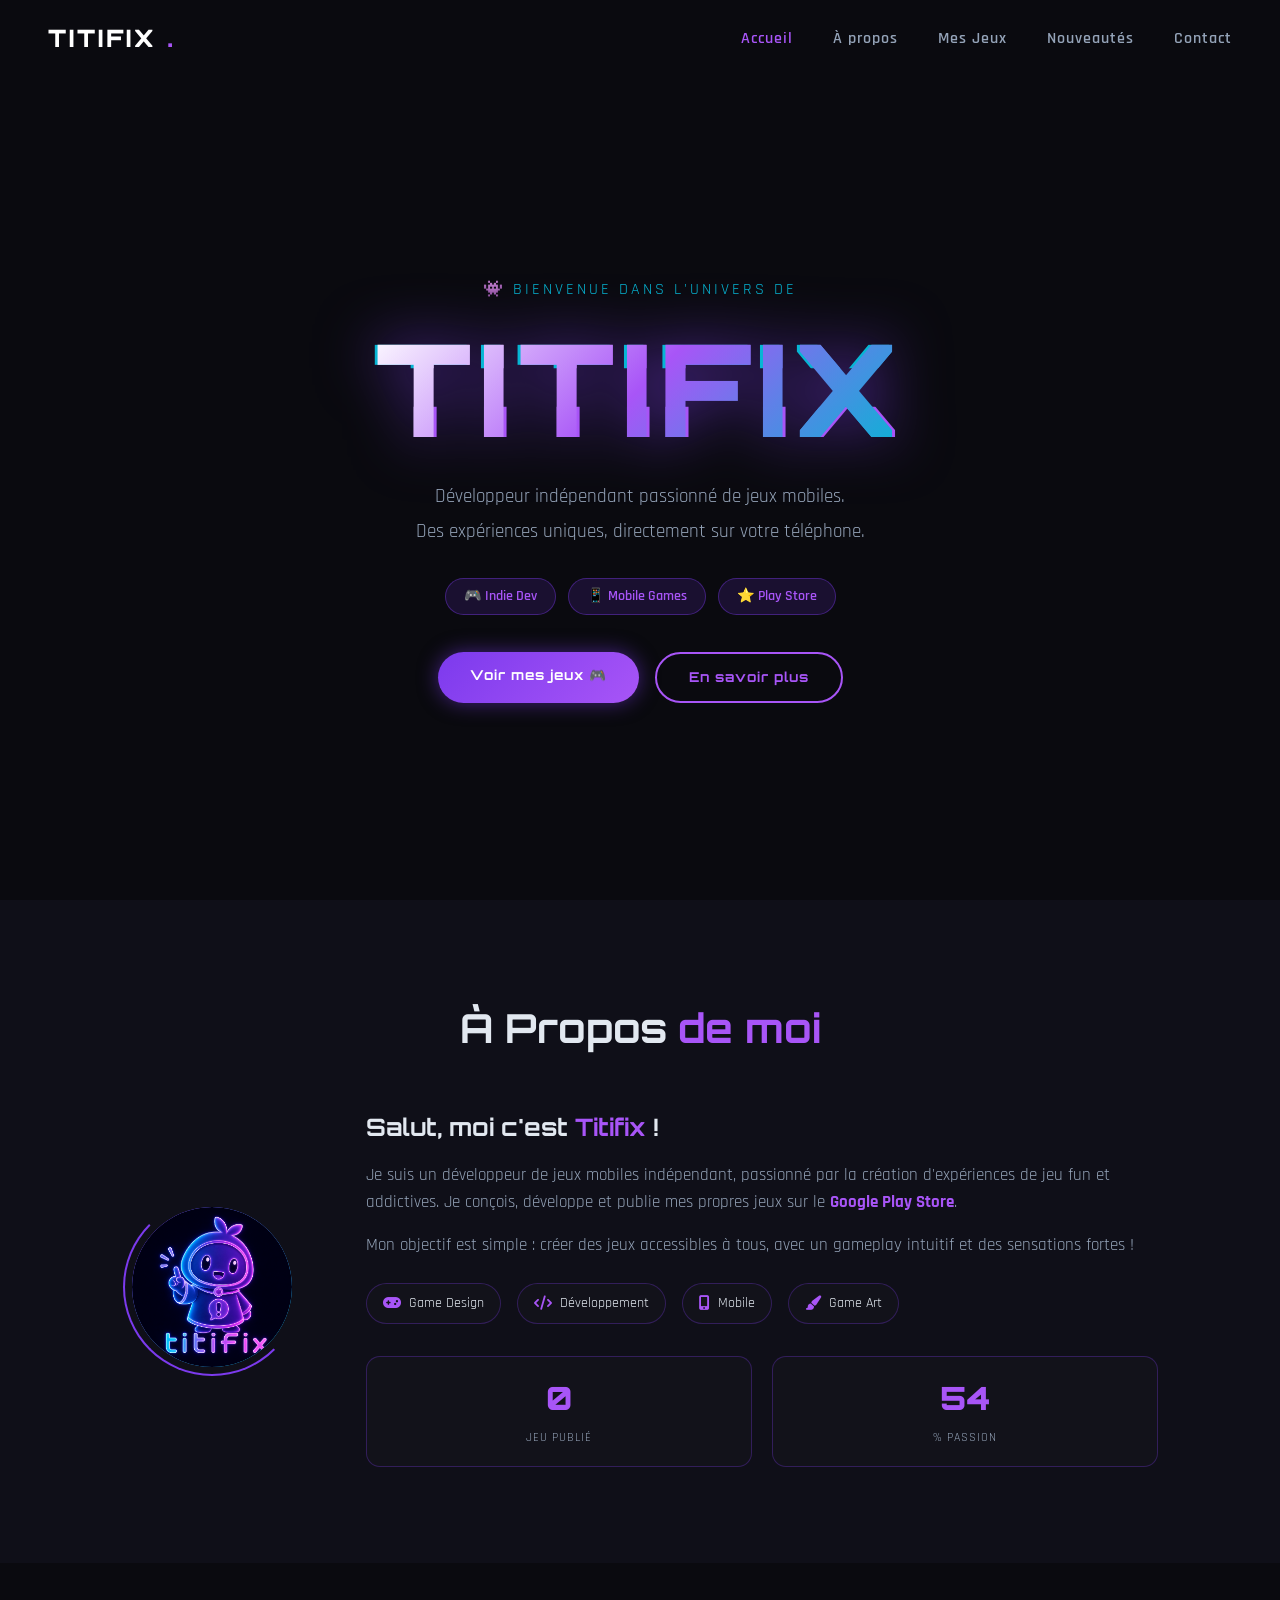
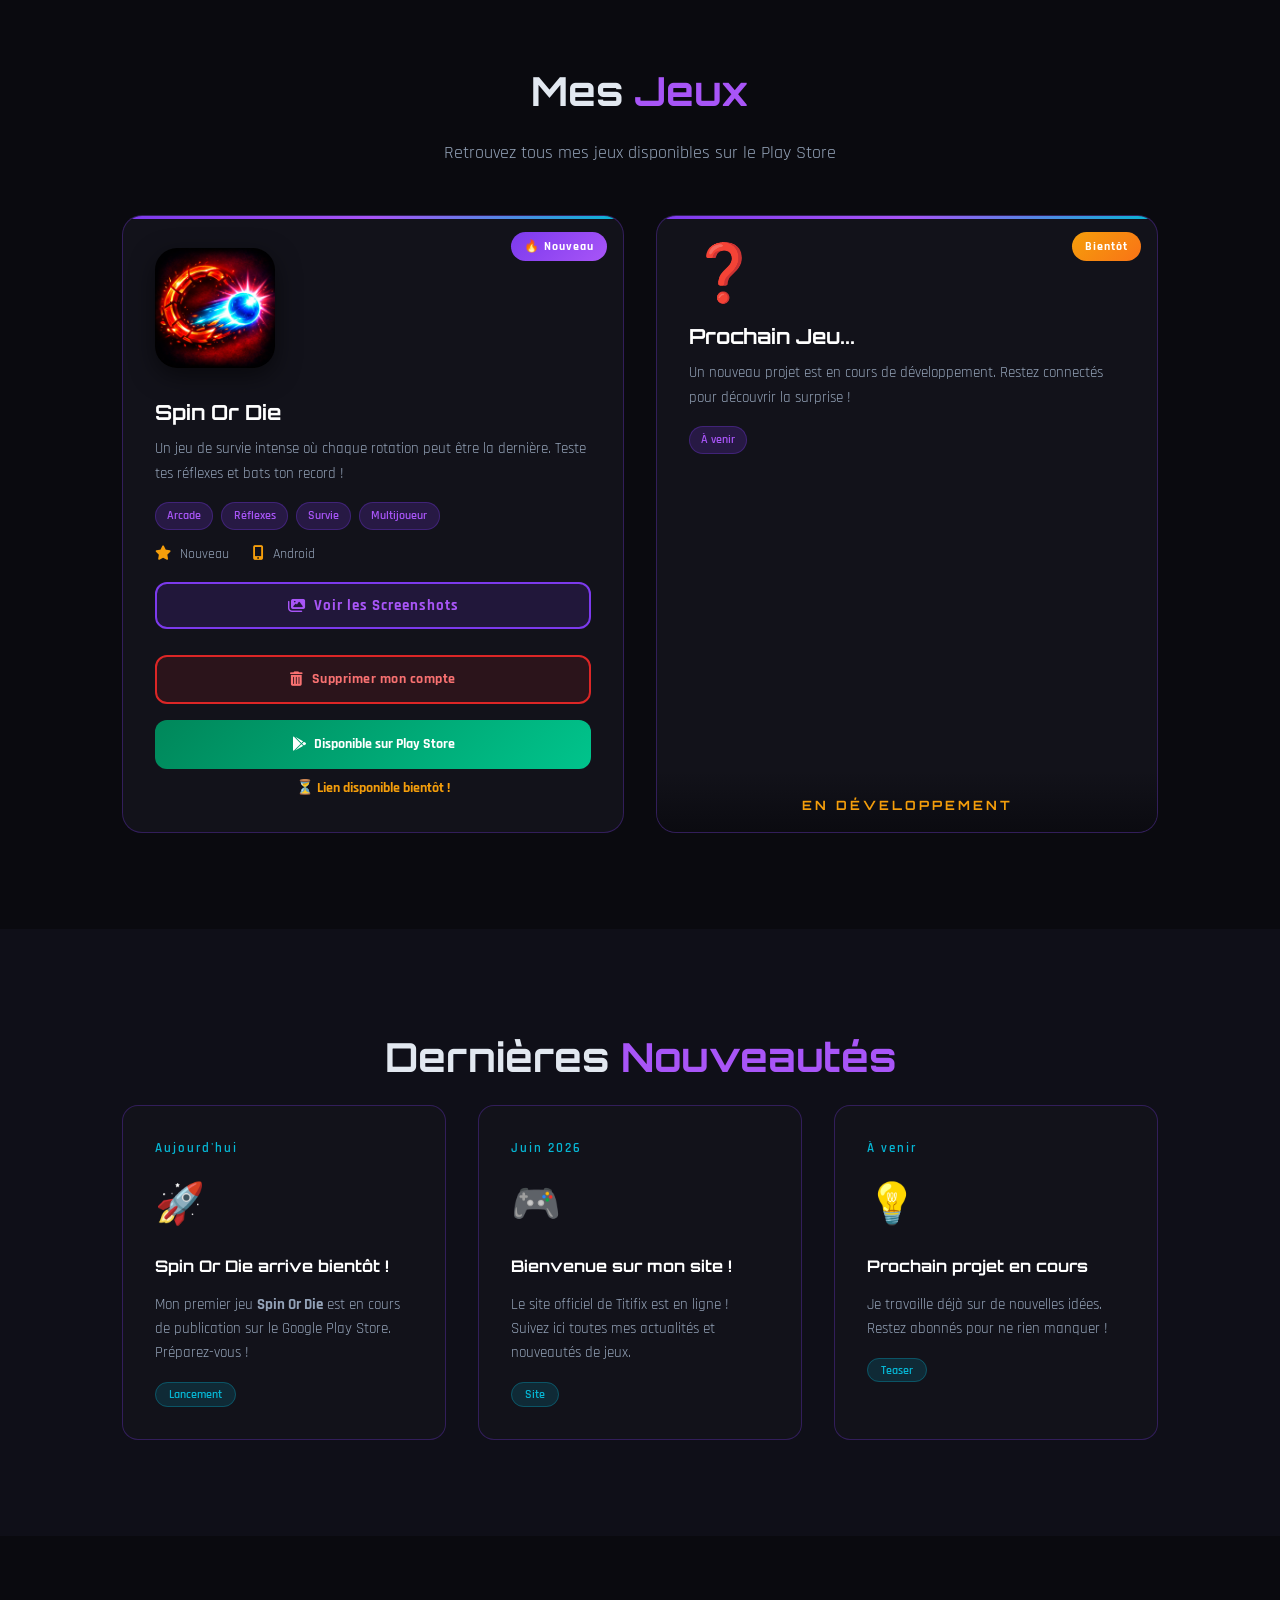
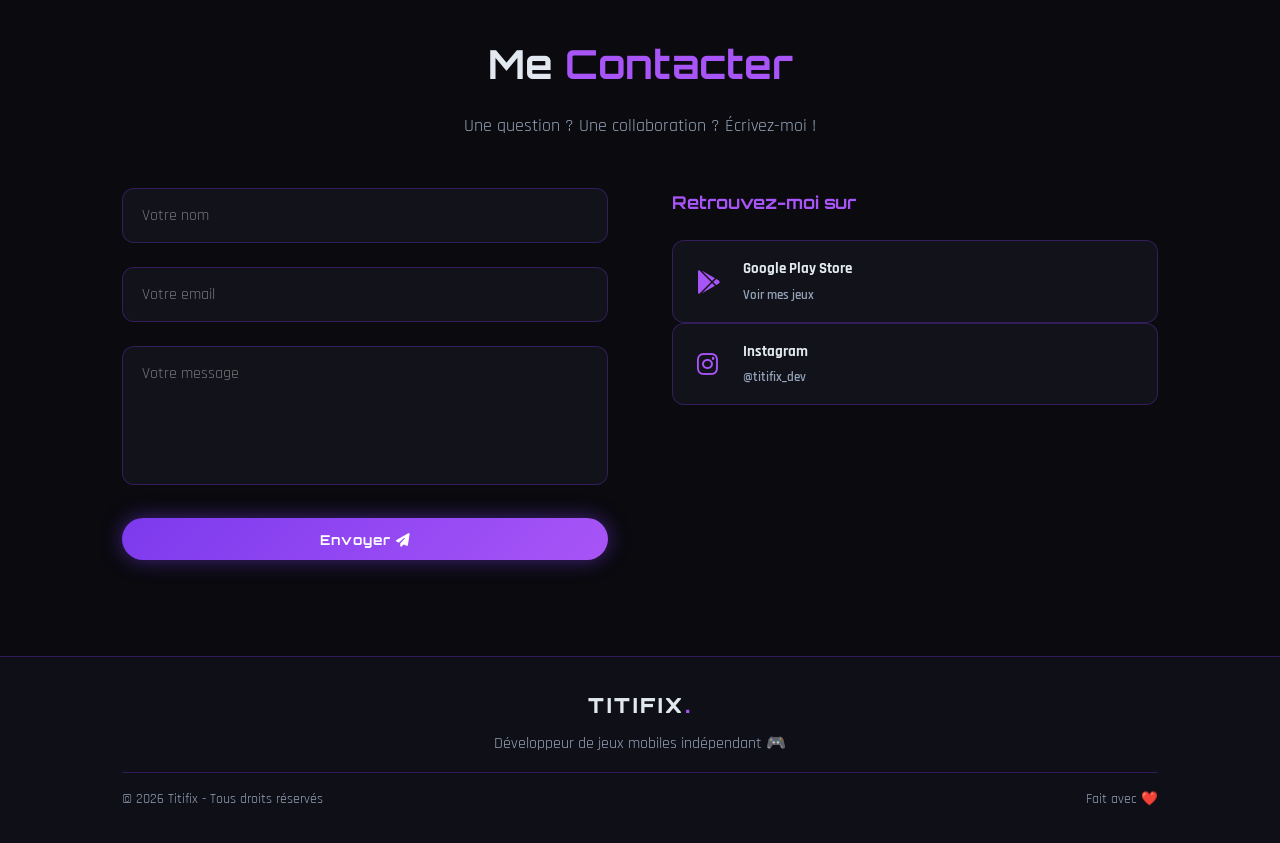
==== commit b1887ee8: "Ajout page suppression de compte Spin Or Die" ====
--- a/index.html
+++ b/index.html
@@ -1,306 +1,310 @@
-<!DOCTYPE html>
-<html lang="fr">
-<head>
-    <meta charset="UTF-8">
-    <meta name="viewport" content="width=device-width, initial-scale=1.0">
-    <title>Titifix - Game Studio</title>
-    <link rel="stylesheet" href="css/style.css">
-    <link href="https://fonts.googleapis.com/css2?family=Orbitron:wght@400;700;900&family=Rajdhani:wght@300;400;600&display=swap" rel="stylesheet">
-    <link rel="stylesheet" href="https://cdnjs.cloudflare.com/ajax/libs/font-awesome/6.5.0/css/all.min.css">
-</head>
-<body>
-
-    <!-- ========== NAVBAR ========== -->
-    <nav class="navbar" id="navbar">
-        <div class="nav-logo">
-            <span class="logo-text">TITIFIX</span>
-            <span class="logo-dot">.</span>
-        </div>
-        <ul class="nav-links" id="navLinks">
-            <li><a href="#accueil">Accueil</a></li>
-            <li><a href="#apropos">À propos</a></li>
-            <li><a href="#jeux">Mes Jeux</a></li>
-            <li><a href="#nouveautes">Nouveautés</a></li>
-            <li><a href="#contact">Contact</a></li>
-        </ul>
-        <button class="burger" id="burger">
-            <span></span>
-            <span></span>
-            <span></span>
-        </button>
-    </nav>
-
-    <!-- ========== HERO ========== -->
-    <section class="hero" id="accueil">
-        <div class="particles" id="particles"></div>
-        <div class="hero-content">
-            <p class="hero-subtitle">👾 Bienvenue dans l'univers de</p>
-            <h1 class="hero-title">
-                <span class="glitch" data-text="TITIFIX">TITIFIX</span>
-            </h1>
-            <p class="hero-desc">Développeur indépendant passionné de jeux mobiles.<br>Des expériences uniques, directement sur votre téléphone.</p>
-            <div class="hero-badges">
-                <span class="badge">🎮 Indie Dev</span>
-                <span class="badge">📱 Mobile Games</span>
-                <span class="badge">⭐ Play Store</span>
-            </div>
-            <div class="hero-buttons">
-                <a href="#jeux" class="btn btn-primary">Voir mes jeux 🎮</a>
-                <a href="#apropos" class="btn btn-secondary">En savoir plus</a>
-            </div>
-        </div>
-    </section>
-
-    <!-- ========== À PROPOS ========== -->
-    <section class="apropos fade-in" id="apropos">
-        <div class="container">
-            <h2 class="section-title">À Propos <span>de moi</span></h2>
-            <div class="apropos-content">
-                <div class="apropos-avatar">
-                    <div class="avatar-cercle">
-                        <img src="img/logo-titifix.png" alt="Logo Titifix" class="avatar-img">
-                    </div>
-                    <div class="avatar-ring"></div>
-                </div>
-                <div class="apropos-text">
-                    <h3>Salut, moi c'est <span>Titifix</span> !</h3>
-                    <p>Je suis un développeur de jeux mobiles indépendant, passionné par la création d'expériences de jeu fun et addictives. Je conçois, développe et publie mes propres jeux sur le <strong>Google Play Store</strong>.</p>
-                    <p>Mon objectif est simple : créer des jeux accessibles à tous, avec un gameplay intuitif et des sensations fortes !</p>
-                    <div class="competences">
-                        <div class="comp-item">
-                            <i class="fas fa-gamepad"></i>
-                            <span>Game Design</span>
-                        </div>
-                        <div class="comp-item">
-                            <i class="fas fa-code"></i>
-                            <span>Développement</span>
-                        </div>
-                        <div class="comp-item">
-                            <i class="fas fa-mobile-alt"></i>
-                            <span>Mobile</span>
-                        </div>
-                        <div class="comp-item">
-                            <i class="fas fa-paint-brush"></i>
-                            <span>Game Art</span>
-                        </div>
-                    </div>
-                    <!-- STATS ANIMÉES -->
-                    <div class="stats-row">
-                        <div class="stat-item">
-                            <span class="stat-number" data-target="1">0</span>
-                            <span class="stat-label">Jeu publié</span>
-                        </div>
-                        <div class="stat-item">
-                            <span class="stat-number" data-target="100">0</span>
-                            <span class="stat-label">% Passion</span>
-                        </div>
-                    </div>
-                </div>
-            </div>
-        </div>
-    </section>
-
-    <!-- ========== MES JEUX ========== -->
-    <section class="jeux fade-in" id="jeux">
-        <div class="container">
-            <h2 class="section-title">Mes <span>Jeux</span></h2>
-            <p class="section-desc">Retrouvez tous mes jeux disponibles sur le Play Store</p>
-            <div class="jeux-grid" id="jeuxGrid">
-
-                <!-- CARTE JEU 1 - Spin Or Die -->
-                <div class="jeu-card featured">
-                    <div class="card-badge">🔥 Nouveau</div>
-                    <div class="card-icon">
-                        <img src="img/spin-or-die.png" alt="Spin Or Die" class="game-icon-img">
-                    </div>
-                    <div class="card-info">
-                        <h3>Spin Or Die</h3>
-                        <p>Un jeu de survie intense où chaque rotation peut être la dernière. 
-                        Teste tes réflexes et bats ton record !</p>
-                        <div class="card-tags">
-                            <span class="tag">Arcade</span>
-                            <span class="tag">Réflexes</span>
-                            <span class="tag">Survie</span>
-                            <span class="tag">Multijoueur</span>
-                        </div>
-                        <div class="card-stats">
-                            <span><i class="fas fa-star"></i> Nouveau</span>
-                            <span><i class="fas fa-mobile-alt"></i> Android</span>
-                        </div>
-                    </div>
-
-                    <!-- BOUTON SCREENSHOTS -->
-                    <button class="btn-screenshots" onclick="openScreenshots()">
-                        <i class="fas fa-images"></i> Voir les Screenshots
-                    </button>
-
-                    <a href="#" class="btn-play" id="playStoreBtn">
-                        <i class="fab fa-google-play"></i> Disponible sur Play Store
-                    </a>
-                    <p class="coming-soon-text">⏳ Lien disponible bientôt !</p>
-                </div>
-
-                <!-- CARTE PLACEHOLDER -->
-                <div class="jeu-card coming-soon">
-                    <div class="card-badge soon">Bientôt</div>
-                    <div class="card-icon">❓</div>
-                    <div class="card-info">
-                        <h3>Prochain Jeu...</h3>
-                        <p>Un nouveau projet est en cours de développement. Restez connectés pour découvrir la surprise !</p>
-                        <div class="card-tags">
-                            <span class="tag">À venir</span>
-                        </div>
-                    </div>
-                    <div class="coming-overlay">EN DÉVELOPPEMENT</div>
-                </div>
-
-            </div>
-        </div>
-    </section>
-
-    <!-- ========== NOUVEAUTÉS ========== -->
-    <section class="nouveautes fade-in" id="nouveautes">
-        <div class="container">
-            <h2 class="section-title">Dernières <span>Nouveautés</span></h2>
-            <div class="news-grid" id="newsGrid">
-
-                <article class="news-card">
-                    <div class="news-date">Aujourd'hui</div>
-                    <div class="news-icon">🚀</div>
-                    <h3>Spin Or Die arrive bientôt !</h3>
-                    <p>Mon premier jeu <strong>Spin Or Die</strong> est en cours de publication sur le Google Play Store. Préparez-vous !</p>
-                    <span class="news-tag">Lancement</span>
-                </article>
-
-                <article class="news-card">
-                    <div class="news-date">Juin 2026</div>
-                    <div class="news-icon">🎮</div>
-                    <h3>Bienvenue sur mon site !</h3>
-                    <p>Le site officiel de Titifix est en ligne ! Suivez ici toutes mes actualités et nouveautés de jeux.</p>
-                    <span class="news-tag">Site</span>
-                </article>
-
-                <article class="news-card">
-                    <div class="news-date">À venir</div>
-                    <div class="news-icon">💡</div>
-                    <h3>Prochain projet en cours</h3>
-                    <p>Je travaille déjà sur de nouvelles idées. Restez abonnés pour ne rien manquer !</p>
-                    <span class="news-tag">Teaser</span>
-                </article>
-
-            </div>
-        </div>
-    </section>
-
-    <!-- ========== CONTACT ========== -->
-    <section class="contact fade-in" id="contact">
-        <div class="container">
-            <h2 class="section-title">Me <span>Contacter</span></h2>
-            <p class="section-desc">Une question ? Une collaboration ? Écrivez-moi !</p>
-            <div class="contact-wrapper">
-
-                <form class="contact-form" id="contactForm"
-                    action="https://formspree.io/f/xgojkkgb"
-                    method="POST">
-                    <div class="form-group">
-                        <input type="text" name="nom" placeholder="Votre nom" required>
-                    </div>
-                    <div class="form-group">
-                        <input type="email" name="email" placeholder="Votre email" required>
-                    </div>
-                    <div class="form-group">
-                        <textarea name="message" placeholder="Votre message" rows="5" required></textarea>
-                    </div>
-                    <input type="hidden" name="_subject" value="💌 Nouveau message depuis titifixdev.com">
-                    <button type="submit" class="btn btn-primary">
-                        Envoyer <i class="fas fa-paper-plane"></i>
-                    </button>
-                    <div class="form-success" id="formSuccess">
-                        ✅ Message envoyé ! Je vous réponds très vite.
-                    </div>
-                </form>
-
-                <div class="contact-social">
-                    <h3>Retrouvez-moi sur</h3>
-                    <a href="#" class="social-item" id="playStoreSocial">
-                        <i class="fab fa-google-play"></i>
-                        <div class="social-info">
-                            <span class="social-name">Google Play Store</span>
-                            <span class="social-handle">Voir mes jeux</span>
-                        </div>
-                    </a>
-                    <a href="https://www.instagram.com/titifix_dev/" class="social-item" target="_blank">
-                        <i class="fab fa-instagram"></i>
-                        <div class="social-info">
-                            <span class="social-name">Instagram</span>
-                            <span class="social-handle">@titifix_dev</span>
-                        </div>
-                    </a>
-                </div>
-            </div>
-        </div>
-    </section>
-
-    <!-- ========== FOOTER ========== -->
-    <footer class="footer">
-        <div class="container">
-            <div class="footer-top">
-                <span class="logo-text">TITIFIX<span class="logo-dot">.</span></span>
-                <p>Développeur de jeux mobiles indépendant 🎮</p>
-            </div>
-            <div class="footer-bottom">
-                <p>© 2026 Titifix - Tous droits réservés</p>
-                <p>Fait avec ❤️</p>
-            </div>
-        </div>
-    </footer>
-
-    <script src="js/script.js"></script>
-
-    <!-- ========== MODALE SCREENSHOTS ========== -->
-    <div id="screenshotsModal" class="modal-overlay" onclick="closeScreenshots(event)">
-        <div class="modal-box">
-            <button class="modal-close" onclick="closeScreenshots()">✕</button>
-            <h2 class="modal-title">📸 Spin Or Die — Screenshots</h2>
-            <div class="modal-grid">
-                <div class="modal-item">
-                    <img src="img/screenshots/gameplay.png" alt="Gameplay">
-                    <span>🎮 Gameplay</span>
-                </div>
-                <div class="modal-item">
-                    <img src="img/screenshots/roue.png" alt="Roue Fortune">
-                    <span>🎰 Roue de la Fortune</span>
-                </div>
-                <div class="modal-item">
-                    <img src="img/screenshots/multijoueur.png" alt="Multijoueur">
-                    <span>⚔️ Multijoueur</span>
-                </div>
-                <div class="modal-item">
-                    <img src="img/screenshots/skins.png" alt="Skins">
-                    <span>🎨 Skins Exclusifs</span>
-                </div>
-                <div class="modal-item">
-                    <img src="img/screenshots/classement.png" alt="Classement">
-                    <span>🏆 Top 100</span>
-                </div>
-                <div class="modal-item">
-                    <img src="img/screenshots/defis.png" alt="Défis">
-                    <span>⚡ Défis Exclusifs</span>
-                </div>
-                <div class="modal-item">
-                    <img src="img/screenshots/mondes.png" alt="Mondes">
-                    <span>🌍 Mondes Uniques</span>
-                </div>
-            </div>
-        </div>
-    </div>
-
-    <!-- LIGHTBOX -->
-    <div id="lightbox" class="lightbox" onclick="closeLightbox()">
-        <span class="lightbox-close" id="lightboxClose">✕</span>
-        <img id="lightbox-img" src="" alt="">
-        <p id="lightbox-caption"></p>
-    </div>
-<script defer src="https://static.cloudflareinsights.com/beacon.min.js/v833ccba57c9e4d2798f2e76cebdd09a11778172276447" integrity="sha512-57MDmcccJXYtNnH+ZiBwzC4jb2rvgVCEokYN+L/nLlmO8rfYT/gIpW2A569iJ/3b+0UEasghjuZH/ma3wIs/EQ==" data-cf-beacon='{"version":"2024.11.0","token":"8607d2a720d14b038279025b2b5a82e5","server_timing":{"name":{"cfCacheStatus":true,"cfEdge":true,"cfExtPri":true,"cfL4":true,"cfOrigin":true,"cfSpeedBrain":true},"location_startswith":null}}' crossorigin="anonymous"></script>
-</body>
+<!DOCTYPE html>
+<html lang="fr">
+<head>
+    <meta charset="UTF-8">
+    <meta name="viewport" content="width=device-width, initial-scale=1.0">
+    <title>Titifix - Game Studio</title>
+    <link rel="stylesheet" href="css/style.css">
+    <link href="https://fonts.googleapis.com/css2?family=Orbitron:wght@400;700;900&family=Rajdhani:wght@300;400;600&display=swap" rel="stylesheet">
+    <link rel="stylesheet" href="https://cdnjs.cloudflare.com/ajax/libs/font-awesome/6.5.0/css/all.min.css">
+</head>
+<body>
+
+    <!-- ========== NAVBAR ========== -->
+    <nav class="navbar" id="navbar">
+        <div class="nav-logo">
+            <span class="logo-text">TITIFIX</span>
+            <span class="logo-dot">.</span>
+        </div>
+        <ul class="nav-links" id="navLinks">
+            <li><a href="#accueil">Accueil</a></li>
+            <li><a href="#apropos">À propos</a></li>
+            <li><a href="#jeux">Mes Jeux</a></li>
+            <li><a href="#nouveautes">Nouveautés</a></li>
+            <li><a href="#contact">Contact</a></li>
+        </ul>
+        <button class="burger" id="burger">
+            <span></span>
+            <span></span>
+            <span></span>
+        </button>
+    </nav>
+
+    <!-- ========== HERO ========== -->
+    <section class="hero" id="accueil">
+        <div class="particles" id="particles"></div>
+        <div class="hero-content">
+            <p class="hero-subtitle">👾 Bienvenue dans l'univers de</p>
+            <h1 class="hero-title">
+                <span class="glitch" data-text="TITIFIX">TITIFIX</span>
+            </h1>
+            <p class="hero-desc">Développeur indépendant passionné de jeux mobiles.<br>Des expériences uniques, directement sur votre téléphone.</p>
+            <div class="hero-badges">
+                <span class="badge">🎮 Indie Dev</span>
+                <span class="badge">📱 Mobile Games</span>
+                <span class="badge">⭐ Play Store</span>
+            </div>
+            <div class="hero-buttons">
+                <a href="#jeux" class="btn btn-primary">Voir mes jeux 🎮</a>
+                <a href="#apropos" class="btn btn-secondary">En savoir plus</a>
+            </div>
+        </div>
+    </section>
+
+    <!-- ========== À PROPOS ========== -->
+    <section class="apropos fade-in" id="apropos">
+        <div class="container">
+            <h2 class="section-title">À Propos <span>de moi</span></h2>
+            <div class="apropos-content">
+                <div class="apropos-avatar">
+                    <div class="avatar-cercle">
+                        <img src="img/logo-titifix.png" alt="Logo Titifix" class="avatar-img">
+                    </div>
+                    <div class="avatar-ring"></div>
+                </div>
+                <div class="apropos-text">
+                    <h3>Salut, moi c'est <span>Titifix</span> !</h3>
+                    <p>Je suis un développeur de jeux mobiles indépendant, passionné par la création d'expériences de jeu fun et addictives. Je conçois, développe et publie mes propres jeux sur le <strong>Google Play Store</strong>.</p>
+                    <p>Mon objectif est simple : créer des jeux accessibles à tous, avec un gameplay intuitif et des sensations fortes !</p>
+                    <div class="competences">
+                        <div class="comp-item">
+                            <i class="fas fa-gamepad"></i>
+                            <span>Game Design</span>
+                        </div>
+                        <div class="comp-item">
+                            <i class="fas fa-code"></i>
+                            <span>Développement</span>
+                        </div>
+                        <div class="comp-item">
+                            <i class="fas fa-mobile-alt"></i>
+                            <span>Mobile</span>
+                        </div>
+                        <div class="comp-item">
+                            <i class="fas fa-paint-brush"></i>
+                            <span>Game Art</span>
+                        </div>
+                    </div>
+                    <!-- STATS ANIMÉES -->
+                    <div class="stats-row">
+                        <div class="stat-item">
+                            <span class="stat-number" data-target="1">0</span>
+                            <span class="stat-label">Jeu publié</span>
+                        </div>
+                        <div class="stat-item">
+                            <span class="stat-number" data-target="100">0</span>
+                            <span class="stat-label">% Passion</span>
+                        </div>
+                    </div>
+                </div>
+            </div>
+        </div>
+    </section>
+
+    <!-- ========== MES JEUX ========== -->
+    <section class="jeux fade-in" id="jeux">
+        <div class="container">
+            <h2 class="section-title">Mes <span>Jeux</span></h2>
+            <p class="section-desc">Retrouvez tous mes jeux disponibles sur le Play Store</p>
+            <div class="jeux-grid" id="jeuxGrid">
+
+                <!-- CARTE JEU 1 - Spin Or Die -->
+                <div class="jeu-card featured">
+                    <div class="card-badge">🔥 Nouveau</div>
+                    <div class="card-icon">
+                        <img src="img/spin-or-die.png" alt="Spin Or Die" class="game-icon-img">
+                    </div>
+                    <div class="card-info">
+                        <h3>Spin Or Die</h3>
+                        <p>Un jeu de survie intense où chaque rotation peut être la dernière. 
+                        Teste tes réflexes et bats ton record !</p>
+                        <div class="card-tags">
+                            <span class="tag">Arcade</span>
+                            <span class="tag">Réflexes</span>
+                            <span class="tag">Survie</span>
+                            <span class="tag">Multijoueur</span>
+                        </div>
+                        <div class="card-stats">
+                            <span><i class="fas fa-star"></i> Nouveau</span>
+                            <span><i class="fas fa-mobile-alt"></i> Android</span>
+                        </div>
+                    </div>
+
+                    <!-- BOUTON SCREENSHOTS -->
+                    <button class="btn-screenshots" onclick="openScreenshots()">
+                        <i class="fas fa-images"></i> Voir les Screenshots
+                    </button>
+
+                    <a href="spin-or-die-suppression-compte.html" class="btn-supprimer-compte">
+                        <i class="fas fa-trash-alt"></i> Supprimer mon compte
+                    </a>
+
+                    <a href="#" class="btn-play" id="playStoreBtn">
+                        <i class="fab fa-google-play"></i> Disponible sur Play Store
+                    </a>
+                    <p class="coming-soon-text">⏳ Lien disponible bientôt !</p>
+                </div>
+
+                <!-- CARTE PLACEHOLDER -->
+                <div class="jeu-card coming-soon">
+                    <div class="card-badge soon">Bientôt</div>
+                    <div class="card-icon">❓</div>
+                    <div class="card-info">
+                        <h3>Prochain Jeu...</h3>
+                        <p>Un nouveau projet est en cours de développement. Restez connectés pour découvrir la surprise !</p>
+                        <div class="card-tags">
+                            <span class="tag">À venir</span>
+                        </div>
+                    </div>
+                    <div class="coming-overlay">EN DÉVELOPPEMENT</div>
+                </div>
+
+            </div>
+        </div>
+    </section>
+
+    <!-- ========== NOUVEAUTÉS ========== -->
+    <section class="nouveautes fade-in" id="nouveautes">
+        <div class="container">
+            <h2 class="section-title">Dernières <span>Nouveautés</span></h2>
+            <div class="news-grid" id="newsGrid">
+
+                <article class="news-card">
+                    <div class="news-date">Aujourd'hui</div>
+                    <div class="news-icon">🚀</div>
+                    <h3>Spin Or Die arrive bientôt !</h3>
+                    <p>Mon premier jeu <strong>Spin Or Die</strong> est en cours de publication sur le Google Play Store. Préparez-vous !</p>
+                    <span class="news-tag">Lancement</span>
+                </article>
+
+                <article class="news-card">
+                    <div class="news-date">Juin 2026</div>
+                    <div class="news-icon">🎮</div>
+                    <h3>Bienvenue sur mon site !</h3>
+                    <p>Le site officiel de Titifix est en ligne ! Suivez ici toutes mes actualités et nouveautés de jeux.</p>
+                    <span class="news-tag">Site</span>
+                </article>
+
+                <article class="news-card">
+                    <div class="news-date">À venir</div>
+                    <div class="news-icon">💡</div>
+                    <h3>Prochain projet en cours</h3>
+                    <p>Je travaille déjà sur de nouvelles idées. Restez abonnés pour ne rien manquer !</p>
+                    <span class="news-tag">Teaser</span>
+                </article>
+
+            </div>
+        </div>
+    </section>
+
+    <!-- ========== CONTACT ========== -->
+    <section class="contact fade-in" id="contact">
+        <div class="container">
+            <h2 class="section-title">Me <span>Contacter</span></h2>
+            <p class="section-desc">Une question ? Une collaboration ? Écrivez-moi !</p>
+            <div class="contact-wrapper">
+
+                <form class="contact-form" id="contactForm"
+                    action="https://formspree.io/f/xgojkkgb"
+                    method="POST">
+                    <div class="form-group">
+                        <input type="text" name="nom" placeholder="Votre nom" required>
+                    </div>
+                    <div class="form-group">
+                        <input type="email" name="email" placeholder="Votre email" required>
+                    </div>
+                    <div class="form-group">
+                        <textarea name="message" placeholder="Votre message" rows="5" required></textarea>
+                    </div>
+                    <input type="hidden" name="_subject" value="💌 Nouveau message depuis titifixdev.com">
+                    <button type="submit" class="btn btn-primary">
+                        Envoyer <i class="fas fa-paper-plane"></i>
+                    </button>
+                    <div class="form-success" id="formSuccess">
+                        ✅ Message envoyé ! Je vous réponds très vite.
+                    </div>
+                </form>
+
+                <div class="contact-social">
+                    <h3>Retrouvez-moi sur</h3>
+                    <a href="#" class="social-item" id="playStoreSocial">
+                        <i class="fab fa-google-play"></i>
+                        <div class="social-info">
+                            <span class="social-name">Google Play Store</span>
+                            <span class="social-handle">Voir mes jeux</span>
+                        </div>
+                    </a>
+                    <a href="https://www.instagram.com/titifix_dev/" class="social-item" target="_blank">
+                        <i class="fab fa-instagram"></i>
+                        <div class="social-info">
+                            <span class="social-name">Instagram</span>
+                            <span class="social-handle">@titifix_dev</span>
+                        </div>
+                    </a>
+                </div>
+            </div>
+        </div>
+    </section>
+
+    <!-- ========== FOOTER ========== -->
+    <footer class="footer">
+        <div class="container">
+            <div class="footer-top">
+                <span class="logo-text">TITIFIX<span class="logo-dot">.</span></span>
+                <p>Développeur de jeux mobiles indépendant 🎮</p>
+            </div>
+            <div class="footer-bottom">
+                <p>© 2026 Titifix - Tous droits réservés</p>
+                <p>Fait avec ❤️</p>
+            </div>
+        </div>
+    </footer>
+
+    <script src="js/script.js"></script>
+
+    <!-- ========== MODALE SCREENSHOTS ========== -->
+    <div id="screenshotsModal" class="modal-overlay" onclick="closeScreenshots(event)">
+        <div class="modal-box">
+            <button class="modal-close" onclick="closeScreenshots()">✕</button>
+            <h2 class="modal-title">📸 Spin Or Die — Screenshots</h2>
+            <div class="modal-grid">
+                <div class="modal-item">
+                    <img src="img/screenshots/gameplay.png" alt="Gameplay">
+                    <span>🎮 Gameplay</span>
+                </div>
+                <div class="modal-item">
+                    <img src="img/screenshots/roue.png" alt="Roue Fortune">
+                    <span>🎰 Roue de la Fortune</span>
+                </div>
+                <div class="modal-item">
+                    <img src="img/screenshots/multijoueur.png" alt="Multijoueur">
+                    <span>⚔️ Multijoueur</span>
+                </div>
+                <div class="modal-item">
+                    <img src="img/screenshots/skins.png" alt="Skins">
+                    <span>🎨 Skins Exclusifs</span>
+                </div>
+                <div class="modal-item">
+                    <img src="img/screenshots/classement.png" alt="Classement">
+                    <span>🏆 Top 100</span>
+                </div>
+                <div class="modal-item">
+                    <img src="img/screenshots/defis.png" alt="Défis">
+                    <span>⚡ Défis Exclusifs</span>
+                </div>
+                <div class="modal-item">
+                    <img src="img/screenshots/mondes.png" alt="Mondes">
+                    <span>🌍 Mondes Uniques</span>
+                </div>
+            </div>
+        </div>
+    </div>
+
+    <!-- LIGHTBOX -->
+    <div id="lightbox" class="lightbox" onclick="closeLightbox()">
+        <span class="lightbox-close" id="lightboxClose">✕</span>
+        <img id="lightbox-img" src="" alt="">
+        <p id="lightbox-caption"></p>
+    </div>
+<script defer src="https://static.cloudflareinsights.com/beacon.min.js/v833ccba57c9e4d2798f2e76cebdd09a11778172276447" integrity="sha512-57MDmcccJXYtNnH+ZiBwzC4jb2rvgVCEokYN+L/nLlmO8rfYT/gIpW2A569iJ/3b+0UEasghjuZH/ma3wIs/EQ==" data-cf-beacon='{"version":"2024.11.0","token":"8607d2a720d14b038279025b2b5a82e5","server_timing":{"name":{"cfCacheStatus":true,"cfEdge":true,"cfExtPri":true,"cfL4":true,"cfOrigin":true,"cfSpeedBrain":true},"location_startswith":null}}' crossorigin="anonymous"></script>
+</body>
 </html>
--- a/css/style.css
+++ b/css/style.css
@@ -1,1394 +1,1552 @@
-/* ===== RESET & BASE ===== */
-*, *::before, *::after {
-    margin: 0;
-    padding: 0;
-    box-sizing: border-box;
-}
-
-:root {
-    --primary: #7c3aed;
-    --primary-light: #a855f7;
-    --secondary: #06b6d4;
-    --accent: #f59e0b;
-    --bg-dark: #0a0a0f;
-    --bg-card: #12121a;
-    --bg-section: #0f0f18;
-    --text-main: #e2e8f0;
-    --text-muted: #94a3b8;
-    --border: rgba(124, 58, 237, 0.3);
-    --glow: 0 0 20px rgba(124, 58, 237, 0.5);
-    --transition: all 0.3s ease;
-}
-
-html {
-    scroll-behavior: smooth;
-}
-
-body {
-    font-family: 'Rajdhani', sans-serif;
-    background-color: var(--bg-dark);
-    color: var(--text-main);
-    overflow-x: hidden;
-    line-height: 1.6;
-}
-
-/* ===== SCROLLBAR ===== */
-::-webkit-scrollbar { width: 6px; }
-::-webkit-scrollbar-track { background: var(--bg-dark); }
-::-webkit-scrollbar-thumb { background: var(--primary); border-radius: 3px; }
-
-/* ===== UTILITAIRES ===== */
-.container {
-    max-width: 1100px;
-    margin: 0 auto;
-    padding: 0 2rem;
-}
-
-.section-title {
-    font-family: 'Orbitron', sans-serif;
-    font-size: clamp(1.8rem, 4vw, 2.5rem);
-    text-align: center;
-    margin-bottom: 1rem;
-    color: var(--text-main);
-}
-
-.section-title span {
-    color: var(--primary-light);
-}
-
-.section-desc {
-    text-align: center;
-    color: var(--text-muted);
-    font-size: 1.1rem;
-    margin-bottom: 3rem;
-}
-
-/* ===== BOUTONS ===== */
-.btn {
-    display: inline-block;
-    padding: 0.8rem 2rem;
-    border-radius: 50px;
-    font-family: 'Orbitron', sans-serif;
-    font-size: 0.85rem;
-    font-weight: 700;
-    text-decoration: none;
-    cursor: pointer;
-    transition: var(--transition);
-    border: none;
-    letter-spacing: 1px;
-}
-
-.btn-primary {
-    background: linear-gradient(135deg, var(--primary), var(--primary-light));
-    color: white;
-    box-shadow: var(--glow);
-}
-
-.btn-primary:hover {
-    transform: translateY(-3px);
-    box-shadow: 0 0 35px rgba(124, 58, 237, 0.7);
-}
-
-.btn-secondary {
-    background: transparent;
-    color: var(--primary-light);
-    border: 2px solid var(--primary-light);
-}
-
-.btn-secondary:hover {
-    background: var(--primary);
-    color: white;
-    transform: translateY(-3px);
-}
-
-/* ===== NAVBAR ===== */
-.navbar {
-    position: fixed;
-    top: 0;
-    left: 0;
-    width: 100%;
-    z-index: 1000;
-    display: flex;
-    align-items: center;
-    justify-content: space-between;
-    padding: 1.2rem 3rem;
-    transition: var(--transition);
-    background: transparent;
-}
-
-.navbar.scrolled {
-    background: rgba(10, 10, 15, 0.95);
-    backdrop-filter: blur(10px);
-    border-bottom: 1px solid var(--border);
-    padding: 0.8rem 3rem;
-}
-
-.nav-logo {
-    font-family: 'Orbitron', sans-serif;
-    font-size: 1.5rem;
-    font-weight: 900;
-    color: white;
-    letter-spacing: 3px;
-}
-
-.logo-dot {
-    color: var(--primary-light);
-}
-
-.nav-links {
-    display: flex;
-    list-style: none;
-    gap: 2.5rem;
-}
-
-.nav-links a {
-    color: var(--text-muted);
-    text-decoration: none;
-    font-size: 1rem;
-    font-weight: 600;
-    letter-spacing: 1px;
-    transition: var(--transition);
-    position: relative;
-}
-
-.nav-links a::after {
-    content: '';
-    position: absolute;
-    bottom: -4px;
-    left: 0;
-    width: 0;
-    height: 2px;
-    background: var(--primary-light);
-    transition: var(--transition);
-}
-
-.nav-links a:hover {
-    color: var(--primary-light);
-}
-
-.nav-links a:hover::after {
-    width: 100%;
-}
-
-.burger {
-    display: none;
-    flex-direction: column;
-    gap: 5px;
-    background: none;
-    border: none;
-    cursor: pointer;
-    padding: 5px;
-}
-
-.burger span {
-    display: block;
-    width: 25px;
-    height: 2px;
-    background: var(--text-main);
-    transition: var(--transition);
-}
-
-/* ===== HERO ===== */
-.hero {
-    min-height: 100vh;
-    display: flex;
-    align-items: center;
-    justify-content: center;
-    text-align: center;
-    position: relative;
-    overflow: hidden;
-    padding-top: 80px;
-}
-
-.particles {
-    position: absolute;
-    inset: 0;
-    pointer-events: none;
-}
-
-.particle {
-    position: absolute;
-    width: 3px;
-    height: 3px;
-    background: var(--primary-light);
-    border-radius: 50%;
-    animation: floatParticle linear infinite;
-    opacity: 0;
-}
-
-@keyframes floatParticle {
-    0%   { transform: translateY(100vh) rotate(0deg); opacity: 0; }
-    10%  { opacity: 1; }
-    90%  { opacity: 1; }
-    100% { transform: translateY(-100px) rotate(720deg); opacity: 0; }
-}
-
-.hero-content {
-    position: relative;
-    z-index: 2;
-    display: flex;
-    flex-direction: column;
-    align-items: center;
-    gap: 0.5rem;
-}
-
-.hero-subtitle {
-    font-size: 1rem;
-    color: var(--secondary);
-    letter-spacing: 3px;
-    text-transform: uppercase;
-    animation: fadeInDown 0.8s ease;
-    margin-bottom: 0.5rem;
-}
-
-.hero-title {
-    font-family: 'Orbitron', sans-serif;
-    font-size: clamp(3.5rem, 12vw, 8rem);
-    font-weight: 900;
-    letter-spacing: 8px;
-    line-height: 1;
-    margin: 0.3rem 0 0.8rem;
-    animation: fadeInUp 0.8s ease 0.2s both;
-    filter: drop-shadow(0 0 30px rgba(124, 58, 237, 0.6));
-}
-
-.hero-desc {
-    font-size: clamp(1rem, 2vw, 1.2rem);
-    color: var(--text-muted);
-    max-width: 550px;
-    line-height: 1.8;
-    animation: fadeInUp 0.8s ease 0.4s both;
-    margin: 0.5rem 0;
-}
-
-.hero-buttons {
-    display: flex;
-    gap: 1rem;
-    justify-content: center;
-    flex-wrap: wrap;
-    animation: fadeInUp 0.8s ease 0.8s both;
-    margin-top: 1rem;
-}
-
-.scroll-indicator {
-    position: absolute;
-    bottom: 2rem;
-    left: 50%;
-    transform: translateX(-50%);
-    display: flex;
-    flex-direction: column;
-    align-items: center;
-    gap: 0.5rem;
-    color: var(--text-muted);
-    font-size: 0.75rem;
-    letter-spacing: 2px;
-    animation: bounce 2s infinite;
-    text-transform: uppercase;
-}
-
-.scroll-arrow {
-    width: 18px;
-    height: 18px;
-    border-right: 2px solid var(--primary-light);
-    border-bottom: 2px solid var(--primary-light);
-    transform: rotate(45deg);
-}
-
-@keyframes bounce {
-    0%, 100% { transform: translateX(-50%) translateY(0); }
-    50% { transform: translateX(-50%) translateY(-10px); }
-}
-
-/* ===== À PROPOS ===== */
-.apropos {
-    padding: 6rem 0;
-    background: var(--bg-section);
-}
-
-.apropos-content {
-    display: flex;
-    align-items: center;
-    gap: 4rem;
-    margin-top: 3rem;
-}
-
-.apropos-avatar {
-    flex-shrink: 0;
-    position: relative;
-    width: 180px;
-    height: 180px;
-}
-
-.avatar-cercle {
-    width: 160px;
-    height: 160px;
-    background: linear-gradient(135deg, var(--primary), var(--secondary));
-    border-radius: 50%;
-    display: flex;
-    align-items: center;
-    justify-content: center;
-    font-size: 4rem;
-    position: relative;
-    z-index: 1;
-}
-
-.avatar-ring {
-    position: absolute;
-    inset: -10px;
-    border-radius: 50%;
-    border: 2px solid var(--primary);
-    border-top-color: transparent;
-    animation: spin 3s linear infinite;
-}
-
-@keyframes spin {
-    to { transform: rotate(360deg); }
-}
-
-.apropos-text h3 {
-    font-family: 'Orbitron', sans-serif;
-    font-size: 1.5rem;
-    margin-bottom: 1rem;
-}
-
-.apropos-text h3 span {
-    color: var(--primary-light);
-}
-
-.apropos-text p {
-    color: var(--text-muted);
-    margin-bottom: 1rem;
-    font-size: 1.05rem;
-}
-
-.apropos-text strong {
-    color: var(--primary-light);
-}
-
-.competences {
-    display: flex;
-    flex-wrap: wrap;
-    gap: 1rem;
-    margin-top: 1.5rem;
-}
-
-.comp-item {
-    display: flex;
-    align-items: center;
-    gap: 0.5rem;
-    background: var(--bg-card);
-    border: 1px solid var(--border);
-    padding: 0.5rem 1rem;
-    border-radius: 50px;
-    font-size: 0.9rem;
-    transition: var(--transition);
-}
-
-.comp-item:hover {
-    border-color: var(--primary-light);
-    box-shadow: var(--glow);
-    transform: translateY(-2px);
-}
-
-.comp-item i {
-    color: var(--primary-light);
-}
-
-/* ===== MES JEUX ===== */
-.jeux {
-    padding: 6rem 0;
-    background: var(--bg-dark);
-}
-
-.jeux-grid {
-    display: grid;
-    grid-template-columns: repeat(auto-fit, minmax(300px, 1fr));
-    gap: 2rem;
-    margin-top: 1rem;
-}
-
-.jeu-card {
-    background: var(--bg-card);
-    border: 1px solid var(--border);
-    border-radius: 20px;
-    padding: 2rem;
-    position: relative;
-    overflow: hidden;
-    transition: var(--transition);
-    display: flex;
-    flex-direction: column;
-    gap: 1rem;
-}
-
-.jeu-card::before {
-    content: '';
-    position: absolute;
-    top: 0;
-    left: 0;
-    right: 0;
-    height: 3px;
-    background: linear-gradient(90deg, var(--primary), var(--primary-light), var(--secondary));
-}
-
-.jeu-card:hover {
-    transform: translateY(-8px);
-    box-shadow: 0 20px 40px rgba(124, 58, 237, 0.3);
-    border-color: var(--primary-light);
-}
-
-.jeu-card.featured::before {
-    animation: shimmer 2s infinite;
-}
-
-@keyframes shimmer {
-    0% { background-position: -200% center; }
-    100% { background-position: 200% center; }
-}
-
-.card-badge {
-    position: absolute;
-    top: 1rem;
-    right: 1rem;
-    background: linear-gradient(135deg, var(--primary), var(--primary-light));
-    color: white;
-    padding: 0.3rem 0.8rem;
-    border-radius: 50px;
-    font-size: 0.75rem;
-    font-weight: 700;
-    letter-spacing: 1px;
-}
-
-.card-badge.soon {
-    background: linear-gradient(135deg, var(--accent), #f97316);
-}
-
-.card-icon {
-    font-size: 3.5rem;
-    line-height: 1;
-}
-
-.card-info h3 {
-    font-family: 'Orbitron', sans-serif;
-    font-size: 1.3rem;
-    margin-bottom: 0.5rem;
-    color: white;
-}
-
-.card-info p {
-    color: var(--text-muted);
-    font-size: 0.95rem;
-    line-height: 1.6;
-}
-
-.card-tags {
-    display: flex;
-    flex-wrap: wrap;
-    gap: 0.5rem;
-    margin-top: 1rem;
-}
-
-.tag {
-    background: rgba(124, 58, 237, 0.2);
-    border: 1px solid var(--border);
-    color: var(--primary-light);
-    padding: 0.2rem 0.7rem;
-    border-radius: 50px;
-    font-size: 0.78rem;
-    font-weight: 600;
-}
-
-.card-stats {
-    display: flex;
-    gap: 1.5rem;
-    margin-top: 0.8rem;
-    color: var(--text-muted);
-    font-size: 0.9rem;
-}
-
-.card-stats i {
-    color: var(--accent);
-    margin-right: 0.3rem;
-}
-
-.btn-play {
-    display: inline-flex;
-    align-items: center;
-    justify-content: center;
-    gap: 0.5rem;
-    background: linear-gradient(135deg, #00875a, #00c48c);
-    color: white;
-    text-decoration: none;
-    padding: 0.8rem 1.5rem;
-    border-radius: 12px;
-    font-weight: 700;
-    font-size: 0.9rem;
-    transition: var(--transition);
-    margin-top: auto;
-}
-
-.btn-play:hover {
-    transform: translateY(-2px);
-    box-shadow: 0 8px 20px rgba(0, 196, 140, 0.4);
-}
-
-.coming-soon {
-    opacity: 0.7;
-}
-
-.coming-overlay {
-    position: absolute;
-    bottom: 0;
-    left: 0;
-    right: 0;
-    background: linear-gradient(transparent, rgba(10,10,15,0.9));
-    color: var(--accent);
-    text-align: center;
-    padding: 1.5rem 1rem 1rem;
-    font-family: 'Orbitron', sans-serif;
-    font-size: 0.8rem;
-    letter-spacing: 3px;
-    font-weight: 700;
-}
-
-/* ===== NOUVEAUTÉS ===== */
-.nouveautes {
-    padding: 6rem 0;
-    background: var(--bg-section);
-}
-
-.news-grid {
-    display: grid;
-    grid-template-columns: repeat(auto-fit, minmax(280px, 1fr));
-    gap: 2rem;
-}
-
-.news-card {
-    background: var(--bg-card);
-    border: 1px solid var(--border);
-    border-radius: 16px;
-    padding: 2rem;
-    transition: var(--transition);
-    position: relative;
-    overflow: hidden;
-}
-
-.news-card:hover {
-    transform: translateY(-5px);
-    border-color: var(--primary-light);
-    box-shadow: 0 10px 30px rgba(124, 58, 237, 0.2);
-}
-
-.news-date {
-    font-size: 0.8rem;
-    color: var(--secondary);
-    letter-spacing: 2px;
-    margin-bottom: 1rem;
-    font-weight: 600;
-}
-
-.news-icon {
-    font-size: 2.5rem;
-    margin-bottom: 1rem;
-}
-
-.news-card h3 {
-    font-family: 'Orbitron', sans-serif;
-    font-size: 1rem;
-    margin-bottom: 0.8rem;
-    color: white;
-}
-
-.news-card p {
-    color: var(--text-muted);
-    font-size: 0.95rem;
-    line-height: 1.6;
-    margin-bottom: 1rem;
-}
-
-.news-tag {
-    background: rgba(6, 182, 212, 0.15);
-    border: 1px solid rgba(6, 182, 212, 0.3);
-    color: var(--secondary);
-    padding: 0.2rem 0.8rem;
-    border-radius: 50px;
-    font-size: 0.78rem;
-    font-weight: 600;
-}
-
-/* ===== CONTACT ===== */
-.contact {
-    padding: 6rem 0;
-    background: var(--bg-dark);
-}
-
-.contact-wrapper {
-    display: grid;
-    grid-template-columns: 1fr 1fr;
-    gap: 4rem;
-    margin-top: 1rem;
-}
-
-.contact-form {
-    display: flex;
-    flex-direction: column;
-    gap: 1.5rem;
-}
-
-.form-group {
-    position: relative;
-}
-
-.form-group input,
-.form-group textarea {
-    width: 100%;
-    background: var(--bg-card);
-    border: 1px solid var(--border);
-    border-radius: 12px;
-    padding: 1rem 1.2rem;
-    color: var(--text-main);
-    font-family: 'Rajdhani', sans-serif;
-    font-size: 1rem;
-    transition: var(--transition);
-    outline: none;
-    resize: none;
-}
-
-.form-group input:focus,
-.form-group textarea:focus {
-    border-color: var(--primary-light);
-    box-shadow: 0 0 0 3px rgba(124, 58, 237, 0.1);
-}
-
-.form-group label {
-    display: none;
-}
-
-.form-success {
-    display: none;
-    color: #00c48c;
-    font-weight: 600;
-    padding: 0.8rem;
-    background: rgba(0, 196, 140, 0.1);
-    border-radius: 8px;
-    border: 1px solid rgba(0, 196, 140, 0.3);
-    text-align: center;
-}
-
-.form-success.show {
-    display: block;
-    animation: fadeInUp 0.5s ease;
-}
-
-.contact-social h3 {
-    font-family: 'Orbitron', sans-serif;
-    font-size: 1.1rem;
-    margin-bottom: 1.5rem;
-    color: var(--primary-light);
-}
-
-.social-links {
-    display: flex;
-    flex-direction: column;
-    gap: 1rem;
-}
-
-.social-item {
-    display: flex;
-    align-items: center;
-    gap: 1rem;
-    background: var(--bg-card);
-    border: 1px solid var(--border);
-    border-radius: 12px;
-    padding: 1rem 1.5rem;
-    color: var(--text-main);
-    text-decoration: none;
-    font-size: 1rem;
-    font-weight: 600;
-    transition: var(--transition);
-}
-
-.social-item i {
-    font-size: 1.3rem;
-    color: var(--primary-light);
-    width: 25px;
-}
-
-.social-item:hover {
-    border-color: var(--primary-light);
-    transform: translateX(5px);
-    box-shadow: var(--glow);
-}
-
-/* ===== FOOTER ===== */
-.footer {
-    background: var(--bg-section);
-    border-top: 1px solid var(--border);
-    padding: 2rem 0;
-}
-
-.footer-top {
-    text-align: center;
-    margin-bottom: 1rem;
-}
-
-.footer-top .logo-text {
-    font-family: 'Orbitron', sans-serif;
-    font-size: 1.3rem;
-    font-weight: 900;
-    letter-spacing: 3px;
-}
-
-.footer-top p {
-    color: var(--text-muted);
-    margin-top: 0.5rem;
-}
-
-.footer-bottom {
-    display: flex;
-    justify-content: space-between;
-    align-items: center;
-    border-top: 1px solid var(--border);
-    padding-top: 1rem;
-    color: var(--text-muted);
-    font-size: 0.85rem;
-    flex-wrap: wrap;
-    gap: 0.5rem;
-}
-
-/* ===== ANIMATIONS ===== */
-@keyframes fadeInDown {
-    from { opacity: 0; transform: translateY(-30px); }
-    to { opacity: 1; transform: translateY(0); }
-}
-
-@keyframes fadeInUp {
-    from { opacity: 0; transform: translateY(30px); }
-    to { opacity: 1; transform: translateY(0); }
-}
-
-.fade-in {
-    opacity: 0;
-    transform: translateY(30px);
-    transition: opacity 0.7s ease, transform 0.7s ease;
-}
-
-.fade-in.visible {
-    opacity: 1;
-    transform: translateY(0);
-}
-
-/* ===== RESPONSIVE ===== */
-@media (max-width: 768px) {
-    .navbar {
-        padding: 1rem 1.5rem;
-    }
-
-    .nav-links {
-        display: none;
-        position: fixed;
-        top: 0;
-        left: 0;
-        width: 100%;
-        height: 100vh;
-        background: rgba(10, 10, 15, 0.98);
-        flex-direction: column;
-        align-items: center;
-        justify-content: center;
-        gap: 2.5rem;
-        z-index: 999;
-    }
-
-    .nav-links.open {
-        display: flex;
-    }
-
-    .nav-links a {
-        font-size: 1.3rem;
-    }
-
-    .burger {
-        display: flex;
-        z-index: 1000;
-    }
-
-    .burger.open span:nth-child(1) {
-        transform: translateY(7px) rotate(45deg);
-    }
-
-    .burger.open span:nth-child(2) {
-        opacity: 0;
-    }
-
-    .burger.open span:nth-child(3) {
-        transform: translateY(-7px) rotate(-45deg);
-    }
-
-    .apropos-content {
-        flex-direction: column;
-        text-align: center;
-        gap: 2rem;
-    }
-
-    .competences {
-        justify-content: center;
-    }
-
-    .contact-wrapper {
-        grid-template-columns: 1fr;
-        gap: 2rem;
-    }
-
-    .footer-bottom {
-        flex-direction: column;
-        text-align: center;
-    }
-
-    .navbar.scrolled {
-        padding: 0.8rem 1.5rem;
-    }
-}
-
-@media (max-width: 480px) {
-    .hero-buttons {
-        flex-direction: column;
-        align-items: center;
-    }
-
-    .jeux-grid,
-    .news-grid {
-        grid-template-columns: 1fr;
-    }
-}
-
-/* ===== AVATAR IMAGE ===== */
-.avatar-cercle {
-    overflow: hidden;
-    padding: 0;           /* reset padding si besoin */
-}
-
-.avatar-img {
-    width: 100%;
-    height: 100%;
-    object-fit: cover;
-    border-radius: 50%;
-    display: block;
-}
-
-/* Fix : anneau qui tourne bien autour du cercle */
-.apropos-avatar {
-    position: relative;
-    width: 180px;
-    height: 180px;
-    display: flex;
-    align-items: center;
-    justify-content: center;
-}
-
-.avatar-cercle {
-    width: 160px;
-    height: 160px;
-    border-radius: 50%;
-    position: relative;
-    z-index: 1;
-    flex-shrink: 0;
-}
-
-.avatar-ring {
-    position: absolute;
-    /* Centré par rapport au parent flex */
-    top: 50%;
-    left: 50%;
-    width: 178px;
-    height: 178px;
-    transform: translate(-50%, -50%) rotate(0deg);
-    border-radius: 50%;
-    border: 2.5px solid var(--primary);
-    border-top-color: transparent;
-    border-right-color: transparent;
-    animation: spinRing 3s linear infinite;
-    z-index: 2;
-}
-
-@keyframes spinRing {
-    from { transform: translate(-50%, -50%) rotate(0deg); }
-    to   { transform: translate(-50%, -50%) rotate(360deg); }
-}
-
-/* ===== IMAGE JEU CARTE ===== */
-.game-icon-img {
-    width: 120px;
-    height: 120px;
-    object-fit: cover;
-    border-radius: 22px;
-    box-shadow: 0 8px 25px rgba(0,0,0,0.5);
-    transition: transform 0.3s ease;
-}
-
-.jeu-card:hover .game-icon-img {
-    transform: scale(1.05) rotate(-2deg);
-}
-
-/* ===== CONTACT SOCIAL AMÉLIORÉ ===== */
-.social-item {
-    display: flex;
-    align-items: center;
-    gap: 1rem;
-    background: var(--bg-card);
-    border: 1px solid var(--border);
-    border-radius: 12px;
-    padding: 1rem 1.5rem;
-    color: var(--text-main);
-    text-decoration: none;
-    font-size: 1rem;
-    font-weight: 600;
-    transition: var(--transition);
-}
-
-.social-item i {
-    font-size: 1.5rem;
-    color: var(--primary-light);
-    width: 30px;
-    flex-shrink: 0;
-}
-
-.social-info {
-    display: flex;
-    flex-direction: column;
-    gap: 0.2rem;
-}
-
-.social-name {
-    font-weight: 700;
-    color: var(--text-main);
-    font-size: 0.95rem;
-}
-
-.social-handle {
-    font-size: 0.82rem;
-    color: var(--text-muted);
-}
-
-.social-item:hover {
-    border-color: var(--primary-light);
-    transform: translateX(5px);
-    box-shadow: var(--glow);
-}
-
-.social-item:hover i {
-    color: var(--secondary);
-}
-/* ===== FORM SUCCESS MESSAGE ===== */
-.form-success {
-    display: none;
-    opacity: 0;
-    background: rgba(34, 197, 94, 0.15);
-    border: 1px solid #22c55e;
-    color: #22c55e;
-    padding: 1rem;
-    border-radius: 10px;
-    text-align: center;
-    font-weight: 600;
-    margin-top: 1rem;
-    transition: opacity 0.5s ease;
-}
-
-/* Instagram hover */
-.social-item:has(.fa-instagram):hover {
-    border-color: #e1306c;
-    box-shadow: 0 0 15px rgba(225, 48, 108, 0.3);
-}
-
-.social-item:has(.fa-instagram):hover i {
-    color: #e1306c;
-}
-/* ===== GLITCH EFFECT ===== */
-.glitch {
-    position: relative;
-    display: inline-block;
-    background: linear-gradient(135deg, #fff, var(--primary-light), var(--secondary));
-    -webkit-background-clip: text;
-    -webkit-text-fill-color: transparent;
-    background-clip: text;
-}
-
-.glitch::before,
-.glitch::after {
-    content: attr(data-text);
-    position: absolute;
-    left: 0;
-    top: 0;
-    width: 100%;
-    height: 100%;
-    background: linear-gradient(135deg, #fff, var(--primary-light), var(--secondary));
-    -webkit-background-clip: text;
-    -webkit-text-fill-color: transparent;
-    background-clip: text;
-}
-
-.glitch::before {
-    animation: glitch1 5s infinite;
-    clip-path: polygon(0 0, 100% 0, 100% 35%, 0 35%);
-    filter: drop-shadow(-3px 0 var(--secondary));
-}
-
-.glitch::after {
-    animation: glitch2 5s infinite;
-    clip-path: polygon(0 65%, 100% 65%, 100% 100%, 0 100%);
-    filter: drop-shadow(3px 0 var(--primary-light));
-}
-
-@keyframes glitch1 {
-    0%, 85%, 100% { transform: translate(0); opacity: 0; }
-    87% { transform: translate(-5px, -2px); opacity: 1; }
-    89% { transform: translate(5px, 2px); opacity: 1; }
-    91% { transform: translate(0); opacity: 0; }
-}
-
-@keyframes glitch2 {
-    0%, 80%, 100% { transform: translate(0); opacity: 0; }
-    82% { transform: translate(5px, 2px); opacity: 1; }
-    84% { transform: translate(-5px, -2px); opacity: 1; }
-    86% { transform: translate(0); opacity: 0; }
-}
-
-/* ===== HERO BADGES ===== */
-.hero-badges {
-    display: flex;
-    gap: 12px;
-    flex-wrap: wrap;
-    justify-content: center;
-    margin: 0.8rem 0;
-    animation: fadeInUp 0.8s ease 0.6s both;
-}
-
-.badge {
-    background: rgba(124, 58, 237, 0.15);
-    border: 1px solid rgba(124, 58, 237, 0.4);
-    padding: 6px 18px;
-    border-radius: 20px;
-    font-size: 0.88rem;
-    color: var(--primary-light);
-    font-weight: 600;
-    transition: var(--transition);
-}
-
-.badge:hover {
-    background: rgba(124, 58, 237, 0.3);
-    transform: translateY(-2px);
-}
-
-.badge:nth-child(1) { animation-delay: 0.8s; }
-.badge:nth-child(2) { animation-delay: 1s; }
-.badge:nth-child(3) { animation-delay: 1.2s; }
-
-@keyframes badgePop {
-    from { opacity: 0; transform: scale(0.5); }
-    to   { opacity: 1; transform: scale(1); }
-}
-
-/* ===== COMING SOON TEXT ===== */
-.coming-soon-text {
-    color: var(--accent);
-    font-size: 0.9rem;
-    font-weight: 700;
-    text-align: center;
-    animation: blink 2s ease-in-out infinite;
-    margin-top: -0.5rem;
-}
-
-@keyframes blink {
-    0%, 100% { opacity: 1; }
-    50% { opacity: 0.4; }
-}
-
-/* ===== STATS ROW ===== */
-.stats-row {
-    display: flex;
-    gap: 20px;
-    margin-top: 2rem;
-    flex-wrap: wrap;
-}
-
-.stat-item {
-    text-align: center;
-    background: var(--bg-card);
-    border: 1px solid var(--border);
-    padding: 1rem 1.5rem;
-    border-radius: 14px;
-    flex: 1;
-    min-width: 90px;
-    transition: var(--transition);
-}
-
-.stat-item:hover {
-    border-color: var(--primary-light);
-    box-shadow: var(--glow);
-    transform: translateY(-3px);
-}
-
-.stat-number {
-    display: block;
-    font-family: 'Orbitron', sans-serif;
-    font-size: 2rem;
-    font-weight: 900;
-    color: var(--primary-light);
-}
-
-.stat-label {
-    font-size: 0.78rem;
-    color: var(--text-muted);
-    text-transform: uppercase;
-    letter-spacing: 1px;
-}
-
-/* ===== SCREENSHOTS SECTION ===== */
-.screenshots-section {
-    padding: 6rem 0;
-    background: var(--bg-section);
-}
-
-.screenshots-grid {
-    display: grid;
-    grid-template-columns: repeat(auto-fill, minmax(200px, 1fr));
-    gap: 16px;
-    margin-top: 1rem;
-}
-
-.screenshot-item {
-    position: relative;
-    border-radius: 16px;
-    overflow: hidden;
-    cursor: pointer;
-    border: 2px solid var(--border);
-    transition: var(--transition);
-    aspect-ratio: 9/16;
-}
-
-.screenshot-item:hover {
-    transform: scale(1.04) translateY(-5px);
-    border-color: var(--primary-light);
-    box-shadow: 0 20px 50px rgba(124, 58, 237, 0.35);
-}
-
-.screenshot-item img {
-    width: 100%;
-    height: 100%;
-    object-fit: cover;
-    display: block;
-    transition: transform 0.4s ease;
-}
-
-.screenshot-item:hover img {
-    transform: scale(1.06);
-}
-
-.screenshot-overlay {
-    position: absolute;
-    bottom: 0; left: 0; right: 0;
-    background: linear-gradient(transparent, rgba(0,0,0,0.88));
-    padding: 30px 10px 12px;
-    transform: translateY(100%);
-    transition: transform 0.3s ease;
-    text-align: center;
-    font-weight: 700;
-    font-size: 0.85rem;
-    color: var(--primary-light);
-    letter-spacing: 1px;
-}
-
-.screenshot-item:hover .screenshot-overlay {
-    transform: translateY(0);
-}
-
-/* ===== LIGHTBOX ===== */
-.lightbox {
-    display: none;
-    position: fixed;
-    inset: 0;
-    background: rgba(0, 0, 0, 0.94);
-    z-index: 9999;
-    align-items: center;
-    justify-content: center;
-    flex-direction: column;
-    gap: 20px;
-}
-
-.lightbox.active {
-    display: flex;
-    animation: fadeIn 0.3s ease;
-}
-
-@keyframes fadeIn {
-    from { opacity: 0; }
-    to   { opacity: 1; }
-}
-
-.lightbox img {
-    max-width: 90vw;
-    max-height: 80vh;
-    border-radius: 16px;
-    border: 2px solid var(--primary);
-    box-shadow: 0 0 60px rgba(124, 58, 237, 0.5);
-    object-fit: contain;
-}
-
-.lightbox-close {
-    position: absolute;
-    top: 20px; right: 30px;
-    font-size: 2rem;
-    cursor: pointer;
-    color: #fff;
-    line-height: 1;
-    transition: var(--transition);
-    z-index: 10000;
-}
-
-.lightbox-close:hover {
-    color: var(--primary-light);
-    transform: scale(1.2);
-}
-
-#lightbox-caption {
-    color: var(--primary-light);
-    font-size: 1rem;
-    font-weight: 700;
-    letter-spacing: 1px;
-}
-
-/* ===== RESPONSIVE SCREENSHOTS ===== */
-@media (max-width: 768px) {
-    .screenshots-grid {
-        grid-template-columns: repeat(2, 1fr);
-    }
-    .stats-row {
-        justify-content: center;
-    }
-}
-
-@media (max-width: 480px) {
-    .screenshots-grid {
-        grid-template-columns: repeat(2, 1fr);
-    }
-}
-
-/* ===== BTN SCREENSHOTS ===== */
-.btn-screenshots {
-    display: inline-flex;
-    align-items: center;
-    justify-content: center;
-    gap: 0.5rem;
-    background: rgba(124, 58, 237, 0.15);
-    border: 2px solid var(--primary);
-    color: var(--primary-light);
-    padding: 0.75rem 1.5rem;
-    border-radius: 12px;
-    font-family: 'Rajdhani', sans-serif;
-    font-weight: 700;
-    font-size: 0.95rem;
-    cursor: pointer;
-    transition: var(--transition);
-    width: 100%;
-    letter-spacing: 1px;
-}
-
-.btn-screenshots:hover {
-    background: var(--primary);
-    color: white;
-    transform: translateY(-2px);
-    box-shadow: var(--glow);
-}
-
-/* ===== MODALE SCREENSHOTS ===== */
-.modal-overlay {
-    display: none;
-    position: fixed;
-    inset: 0;
-    background: rgba(0, 0, 0, 0.92);
-    z-index: 8000;
-    align-items: center;
-    justify-content: center;
-    padding: 20px;
-    overflow-y: auto;
-}
-
-.modal-overlay.active {
-    display: flex;
-    animation: fadeIn 0.3s ease;
-}
-
-.modal-box {
-    background: var(--bg-card);
-    border: 1px solid var(--border);
-    border-radius: 20px;
-    padding: 2rem;
-    max-width: 900px;
-    width: 100%;
-    position: relative;
-    max-height: 90vh;
-    overflow-y: auto;
-}
-
-.modal-title {
-    font-family: 'Orbitron', sans-serif;
-    font-size: 1.3rem;
-    color: var(--primary-light);
-    text-align: center;
-    margin-bottom: 1.5rem;
-}
-
-.modal-close {
-    position: absolute;
-    top: 1rem;
-    right: 1rem;
-    background: none;
-    border: none;
-    color: var(--text-muted);
-    font-size: 1.5rem;
-    cursor: pointer;
-    transition: var(--transition);
-    line-height: 1;
-}
-
-.modal-close:hover {
-    color: var(--primary-light);
-    transform: scale(1.2);
-}
-
-.modal-grid {
-    display: grid;
-    grid-template-columns: repeat(auto-fill, minmax(160px, 1fr));
-    gap: 12px;
-}
-
-.modal-item {
-    display: flex;
-    flex-direction: column;
-    align-items: center;
-    gap: 8px;
-    cursor: pointer;
-}
-
-.modal-item img {
-    width: 100%;
-    aspect-ratio: 9/16;
-    object-fit: cover;
-    border-radius: 12px;
-    border: 2px solid var(--border);
-    transition: var(--transition);
-}
-
-.modal-item:hover img {
-    border-color: var(--primary-light);
-    transform: scale(1.03);
-    box-shadow: 0 10px 30px rgba(124, 58, 237, 0.4);
-}
-
-.modal-item span {
-    font-size: 0.78rem;
-    color: var(--text-muted);
-    font-weight: 600;
-    text-align: center;
-}
-
-/* Supprime la section screenshots séparée du nav */
-/* (optionnel : garde ou supprime selon toi) */
+/* ===== RESET & BASE ===== */
+*, *::before, *::after {
+    margin: 0;
+    padding: 0;
+    box-sizing: border-box;
+}
+
+:root {
+    --primary: #7c3aed;
+    --primary-light: #a855f7;
+    --secondary: #06b6d4;
+    --accent: #f59e0b;
+    --bg-dark: #0a0a0f;
+    --bg-card: #12121a;
+    --bg-section: #0f0f18;
+    --text-main: #e2e8f0;
+    --text-muted: #94a3b8;
+    --border: rgba(124, 58, 237, 0.3);
+    --glow: 0 0 20px rgba(124, 58, 237, 0.5);
+    --transition: all 0.3s ease;
+}
+
+html {
+    scroll-behavior: smooth;
+}
+
+body {
+    font-family: 'Rajdhani', sans-serif;
+    background-color: var(--bg-dark);
+    color: var(--text-main);
+    overflow-x: hidden;
+    line-height: 1.6;
+}
+
+/* ===== SCROLLBAR ===== */
+::-webkit-scrollbar { width: 6px; }
+::-webkit-scrollbar-track { background: var(--bg-dark); }
+::-webkit-scrollbar-thumb { background: var(--primary); border-radius: 3px; }
+
+/* ===== UTILITAIRES ===== */
+.container {
+    max-width: 1100px;
+    margin: 0 auto;
+    padding: 0 2rem;
+}
+
+.section-title {
+    font-family: 'Orbitron', sans-serif;
+    font-size: clamp(1.8rem, 4vw, 2.5rem);
+    text-align: center;
+    margin-bottom: 1rem;
+    color: var(--text-main);
+}
+
+.section-title span {
+    color: var(--primary-light);
+}
+
+.section-desc {
+    text-align: center;
+    color: var(--text-muted);
+    font-size: 1.1rem;
+    margin-bottom: 3rem;
+}
+
+/* ===== BOUTONS ===== */
+.btn {
+    display: inline-block;
+    padding: 0.8rem 2rem;
+    border-radius: 50px;
+    font-family: 'Orbitron', sans-serif;
+    font-size: 0.85rem;
+    font-weight: 700;
+    text-decoration: none;
+    cursor: pointer;
+    transition: var(--transition);
+    border: none;
+    letter-spacing: 1px;
+}
+
+.btn-primary {
+    background: linear-gradient(135deg, var(--primary), var(--primary-light));
+    color: white;
+    box-shadow: var(--glow);
+}
+
+.btn-primary:hover {
+    transform: translateY(-3px);
+    box-shadow: 0 0 35px rgba(124, 58, 237, 0.7);
+}
+
+.btn-secondary {
+    background: transparent;
+    color: var(--primary-light);
+    border: 2px solid var(--primary-light);
+}
+
+.btn-secondary:hover {
+    background: var(--primary);
+    color: white;
+    transform: translateY(-3px);
+}
+
+/* ===== NAVBAR ===== */
+.navbar {
+    position: fixed;
+    top: 0;
+    left: 0;
+    width: 100%;
+    z-index: 1000;
+    display: flex;
+    align-items: center;
+    justify-content: space-between;
+    padding: 1.2rem 3rem;
+    transition: var(--transition);
+    background: transparent;
+}
+
+.navbar.scrolled {
+    background: rgba(10, 10, 15, 0.95);
+    backdrop-filter: blur(10px);
+    border-bottom: 1px solid var(--border);
+    padding: 0.8rem 3rem;
+}
+
+.nav-logo {
+    font-family: 'Orbitron', sans-serif;
+    font-size: 1.5rem;
+    font-weight: 900;
+    color: white;
+    letter-spacing: 3px;
+}
+
+.logo-dot {
+    color: var(--primary-light);
+}
+
+.nav-links {
+    display: flex;
+    list-style: none;
+    gap: 2.5rem;
+}
+
+.nav-links a {
+    color: var(--text-muted);
+    text-decoration: none;
+    font-size: 1rem;
+    font-weight: 600;
+    letter-spacing: 1px;
+    transition: var(--transition);
+    position: relative;
+}
+
+.nav-links a::after {
+    content: '';
+    position: absolute;
+    bottom: -4px;
+    left: 0;
+    width: 0;
+    height: 2px;
+    background: var(--primary-light);
+    transition: var(--transition);
+}
+
+.nav-links a:hover {
+    color: var(--primary-light);
+}
+
+.nav-links a:hover::after {
+    width: 100%;
+}
+
+.burger {
+    display: none;
+    flex-direction: column;
+    gap: 5px;
+    background: none;
+    border: none;
+    cursor: pointer;
+    padding: 5px;
+}
+
+.burger span {
+    display: block;
+    width: 25px;
+    height: 2px;
+    background: var(--text-main);
+    transition: var(--transition);
+}
+
+/* ===== HERO ===== */
+.hero {
+    min-height: 100vh;
+    display: flex;
+    align-items: center;
+    justify-content: center;
+    text-align: center;
+    position: relative;
+    overflow: hidden;
+    padding-top: 80px;
+}
+
+.particles {
+    position: absolute;
+    inset: 0;
+    pointer-events: none;
+}
+
+.particle {
+    position: absolute;
+    width: 3px;
+    height: 3px;
+    background: var(--primary-light);
+    border-radius: 50%;
+    animation: floatParticle linear infinite;
+    opacity: 0;
+}
+
+@keyframes floatParticle {
+    0%   { transform: translateY(100vh) rotate(0deg); opacity: 0; }
+    10%  { opacity: 1; }
+    90%  { opacity: 1; }
+    100% { transform: translateY(-100px) rotate(720deg); opacity: 0; }
+}
+
+.hero-content {
+    position: relative;
+    z-index: 2;
+    display: flex;
+    flex-direction: column;
+    align-items: center;
+    gap: 0.5rem;
+}
+
+.hero-subtitle {
+    font-size: 1rem;
+    color: var(--secondary);
+    letter-spacing: 3px;
+    text-transform: uppercase;
+    animation: fadeInDown 0.8s ease;
+    margin-bottom: 0.5rem;
+}
+
+.hero-title {
+    font-family: 'Orbitron', sans-serif;
+    font-size: clamp(3.5rem, 12vw, 8rem);
+    font-weight: 900;
+    letter-spacing: 8px;
+    line-height: 1;
+    margin: 0.3rem 0 0.8rem;
+    animation: fadeInUp 0.8s ease 0.2s both;
+    filter: drop-shadow(0 0 30px rgba(124, 58, 237, 0.6));
+}
+
+.hero-desc {
+    font-size: clamp(1rem, 2vw, 1.2rem);
+    color: var(--text-muted);
+    max-width: 550px;
+    line-height: 1.8;
+    animation: fadeInUp 0.8s ease 0.4s both;
+    margin: 0.5rem 0;
+}
+
+.hero-buttons {
+    display: flex;
+    gap: 1rem;
+    justify-content: center;
+    flex-wrap: wrap;
+    animation: fadeInUp 0.8s ease 0.8s both;
+    margin-top: 1rem;
+}
+
+.scroll-indicator {
+    position: absolute;
+    bottom: 2rem;
+    left: 50%;
+    transform: translateX(-50%);
+    display: flex;
+    flex-direction: column;
+    align-items: center;
+    gap: 0.5rem;
+    color: var(--text-muted);
+    font-size: 0.75rem;
+    letter-spacing: 2px;
+    animation: bounce 2s infinite;
+    text-transform: uppercase;
+}
+
+.scroll-arrow {
+    width: 18px;
+    height: 18px;
+    border-right: 2px solid var(--primary-light);
+    border-bottom: 2px solid var(--primary-light);
+    transform: rotate(45deg);
+}
+
+@keyframes bounce {
+    0%, 100% { transform: translateX(-50%) translateY(0); }
+    50% { transform: translateX(-50%) translateY(-10px); }
+}
+
+/* ===== À PROPOS ===== */
+.apropos {
+    padding: 6rem 0;
+    background: var(--bg-section);
+}
+
+.apropos-content {
+    display: flex;
+    align-items: center;
+    gap: 4rem;
+    margin-top: 3rem;
+}
+
+.apropos-avatar {
+    flex-shrink: 0;
+    position: relative;
+    width: 180px;
+    height: 180px;
+}
+
+.avatar-cercle {
+    width: 160px;
+    height: 160px;
+    background: linear-gradient(135deg, var(--primary), var(--secondary));
+    border-radius: 50%;
+    display: flex;
+    align-items: center;
+    justify-content: center;
+    font-size: 4rem;
+    position: relative;
+    z-index: 1;
+}
+
+.avatar-ring {
+    position: absolute;
+    inset: -10px;
+    border-radius: 50%;
+    border: 2px solid var(--primary);
+    border-top-color: transparent;
+    animation: spin 3s linear infinite;
+}
+
+@keyframes spin {
+    to { transform: rotate(360deg); }
+}
+
+.apropos-text h3 {
+    font-family: 'Orbitron', sans-serif;
+    font-size: 1.5rem;
+    margin-bottom: 1rem;
+}
+
+.apropos-text h3 span {
+    color: var(--primary-light);
+}
+
+.apropos-text p {
+    color: var(--text-muted);
+    margin-bottom: 1rem;
+    font-size: 1.05rem;
+}
+
+.apropos-text strong {
+    color: var(--primary-light);
+}
+
+.competences {
+    display: flex;
+    flex-wrap: wrap;
+    gap: 1rem;
+    margin-top: 1.5rem;
+}
+
+.comp-item {
+    display: flex;
+    align-items: center;
+    gap: 0.5rem;
+    background: var(--bg-card);
+    border: 1px solid var(--border);
+    padding: 0.5rem 1rem;
+    border-radius: 50px;
+    font-size: 0.9rem;
+    transition: var(--transition);
+}
+
+.comp-item:hover {
+    border-color: var(--primary-light);
+    box-shadow: var(--glow);
+    transform: translateY(-2px);
+}
+
+.comp-item i {
+    color: var(--primary-light);
+}
+
+/* ===== MES JEUX ===== */
+.jeux {
+    padding: 6rem 0;
+    background: var(--bg-dark);
+}
+
+.jeux-grid {
+    display: grid;
+    grid-template-columns: repeat(auto-fit, minmax(300px, 1fr));
+    gap: 2rem;
+    margin-top: 1rem;
+}
+
+.jeu-card {
+    background: var(--bg-card);
+    border: 1px solid var(--border);
+    border-radius: 20px;
+    padding: 2rem;
+    position: relative;
+    overflow: hidden;
+    transition: var(--transition);
+    display: flex;
+    flex-direction: column;
+    gap: 1rem;
+}
+
+.jeu-card::before {
+    content: '';
+    position: absolute;
+    top: 0;
+    left: 0;
+    right: 0;
+    height: 3px;
+    background: linear-gradient(90deg, var(--primary), var(--primary-light), var(--secondary));
+}
+
+.jeu-card:hover {
+    transform: translateY(-8px);
+    box-shadow: 0 20px 40px rgba(124, 58, 237, 0.3);
+    border-color: var(--primary-light);
+}
+
+.jeu-card.featured::before {
+    animation: shimmer 2s infinite;
+}
+
+@keyframes shimmer {
+    0% { background-position: -200% center; }
+    100% { background-position: 200% center; }
+}
+
+.card-badge {
+    position: absolute;
+    top: 1rem;
+    right: 1rem;
+    background: linear-gradient(135deg, var(--primary), var(--primary-light));
+    color: white;
+    padding: 0.3rem 0.8rem;
+    border-radius: 50px;
+    font-size: 0.75rem;
+    font-weight: 700;
+    letter-spacing: 1px;
+}
+
+.card-badge.soon {
+    background: linear-gradient(135deg, var(--accent), #f97316);
+}
+
+.card-icon {
+    font-size: 3.5rem;
+    line-height: 1;
+}
+
+.card-info h3 {
+    font-family: 'Orbitron', sans-serif;
+    font-size: 1.3rem;
+    margin-bottom: 0.5rem;
+    color: white;
+}
+
+.card-info p {
+    color: var(--text-muted);
+    font-size: 0.95rem;
+    line-height: 1.6;
+}
+
+.card-tags {
+    display: flex;
+    flex-wrap: wrap;
+    gap: 0.5rem;
+    margin-top: 1rem;
+}
+
+.tag {
+    background: rgba(124, 58, 237, 0.2);
+    border: 1px solid var(--border);
+    color: var(--primary-light);
+    padding: 0.2rem 0.7rem;
+    border-radius: 50px;
+    font-size: 0.78rem;
+    font-weight: 600;
+}
+
+.card-stats {
+    display: flex;
+    gap: 1.5rem;
+    margin-top: 0.8rem;
+    color: var(--text-muted);
+    font-size: 0.9rem;
+}
+
+.card-stats i {
+    color: var(--accent);
+    margin-right: 0.3rem;
+}
+
+.btn-play {
+    display: inline-flex;
+    align-items: center;
+    justify-content: center;
+    gap: 0.5rem;
+    background: linear-gradient(135deg, #00875a, #00c48c);
+    color: white;
+    text-decoration: none;
+    padding: 0.8rem 1.5rem;
+    border-radius: 12px;
+    font-weight: 700;
+    font-size: 0.9rem;
+    transition: var(--transition);
+    margin-top: auto;
+}
+
+.btn-play:hover {
+    transform: translateY(-2px);
+    box-shadow: 0 8px 20px rgba(0, 196, 140, 0.4);
+}
+
+.coming-soon {
+    opacity: 0.7;
+}
+
+.coming-overlay {
+    position: absolute;
+    bottom: 0;
+    left: 0;
+    right: 0;
+    background: linear-gradient(transparent, rgba(10,10,15,0.9));
+    color: var(--accent);
+    text-align: center;
+    padding: 1.5rem 1rem 1rem;
+    font-family: 'Orbitron', sans-serif;
+    font-size: 0.8rem;
+    letter-spacing: 3px;
+    font-weight: 700;
+}
+
+/* ===== NOUVEAUTÉS ===== */
+.nouveautes {
+    padding: 6rem 0;
+    background: var(--bg-section);
+}
+
+.news-grid {
+    display: grid;
+    grid-template-columns: repeat(auto-fit, minmax(280px, 1fr));
+    gap: 2rem;
+}
+
+.news-card {
+    background: var(--bg-card);
+    border: 1px solid var(--border);
+    border-radius: 16px;
+    padding: 2rem;
+    transition: var(--transition);
+    position: relative;
+    overflow: hidden;
+}
+
+.news-card:hover {
+    transform: translateY(-5px);
+    border-color: var(--primary-light);
+    box-shadow: 0 10px 30px rgba(124, 58, 237, 0.2);
+}
+
+.news-date {
+    font-size: 0.8rem;
+    color: var(--secondary);
+    letter-spacing: 2px;
+    margin-bottom: 1rem;
+    font-weight: 600;
+}
+
+.news-icon {
+    font-size: 2.5rem;
+    margin-bottom: 1rem;
+}
+
+.news-card h3 {
+    font-family: 'Orbitron', sans-serif;
+    font-size: 1rem;
+    margin-bottom: 0.8rem;
+    color: white;
+}
+
+.news-card p {
+    color: var(--text-muted);
+    font-size: 0.95rem;
+    line-height: 1.6;
+    margin-bottom: 1rem;
+}
+
+.news-tag {
+    background: rgba(6, 182, 212, 0.15);
+    border: 1px solid rgba(6, 182, 212, 0.3);
+    color: var(--secondary);
+    padding: 0.2rem 0.8rem;
+    border-radius: 50px;
+    font-size: 0.78rem;
+    font-weight: 600;
+}
+
+/* ===== CONTACT ===== */
+.contact {
+    padding: 6rem 0;
+    background: var(--bg-dark);
+}
+
+.contact-wrapper {
+    display: grid;
+    grid-template-columns: 1fr 1fr;
+    gap: 4rem;
+    margin-top: 1rem;
+}
+
+.contact-form {
+    display: flex;
+    flex-direction: column;
+    gap: 1.5rem;
+}
+
+.form-group {
+    position: relative;
+}
+
+.form-group input,
+.form-group textarea {
+    width: 100%;
+    background: var(--bg-card);
+    border: 1px solid var(--border);
+    border-radius: 12px;
+    padding: 1rem 1.2rem;
+    color: var(--text-main);
+    font-family: 'Rajdhani', sans-serif;
+    font-size: 1rem;
+    transition: var(--transition);
+    outline: none;
+    resize: none;
+}
+
+.form-group input:focus,
+.form-group textarea:focus {
+    border-color: var(--primary-light);
+    box-shadow: 0 0 0 3px rgba(124, 58, 237, 0.1);
+}
+
+.form-group label {
+    display: none;
+}
+
+.form-success {
+    display: none;
+    color: #00c48c;
+    font-weight: 600;
+    padding: 0.8rem;
+    background: rgba(0, 196, 140, 0.1);
+    border-radius: 8px;
+    border: 1px solid rgba(0, 196, 140, 0.3);
+    text-align: center;
+}
+
+.form-success.show {
+    display: block;
+    animation: fadeInUp 0.5s ease;
+}
+
+.contact-social h3 {
+    font-family: 'Orbitron', sans-serif;
+    font-size: 1.1rem;
+    margin-bottom: 1.5rem;
+    color: var(--primary-light);
+}
+
+.social-links {
+    display: flex;
+    flex-direction: column;
+    gap: 1rem;
+}
+
+.social-item {
+    display: flex;
+    align-items: center;
+    gap: 1rem;
+    background: var(--bg-card);
+    border: 1px solid var(--border);
+    border-radius: 12px;
+    padding: 1rem 1.5rem;
+    color: var(--text-main);
+    text-decoration: none;
+    font-size: 1rem;
+    font-weight: 600;
+    transition: var(--transition);
+}
+
+.social-item i {
+    font-size: 1.3rem;
+    color: var(--primary-light);
+    width: 25px;
+}
+
+.social-item:hover {
+    border-color: var(--primary-light);
+    transform: translateX(5px);
+    box-shadow: var(--glow);
+}
+
+/* ===== FOOTER ===== */
+.footer {
+    background: var(--bg-section);
+    border-top: 1px solid var(--border);
+    padding: 2rem 0;
+}
+
+.footer-top {
+    text-align: center;
+    margin-bottom: 1rem;
+}
+
+.footer-top .logo-text {
+    font-family: 'Orbitron', sans-serif;
+    font-size: 1.3rem;
+    font-weight: 900;
+    letter-spacing: 3px;
+}
+
+.footer-top p {
+    color: var(--text-muted);
+    margin-top: 0.5rem;
+}
+
+.footer-bottom {
+    display: flex;
+    justify-content: space-between;
+    align-items: center;
+    border-top: 1px solid var(--border);
+    padding-top: 1rem;
+    color: var(--text-muted);
+    font-size: 0.85rem;
+    flex-wrap: wrap;
+    gap: 0.5rem;
+}
+
+/* ===== ANIMATIONS ===== */
+@keyframes fadeInDown {
+    from { opacity: 0; transform: translateY(-30px); }
+    to { opacity: 1; transform: translateY(0); }
+}
+
+@keyframes fadeInUp {
+    from { opacity: 0; transform: translateY(30px); }
+    to { opacity: 1; transform: translateY(0); }
+}
+
+.fade-in {
+    opacity: 0;
+    transform: translateY(30px);
+    transition: opacity 0.7s ease, transform 0.7s ease;
+}
+
+.fade-in.visible {
+    opacity: 1;
+    transform: translateY(0);
+}
+
+/* ===== RESPONSIVE ===== */
+@media (max-width: 768px) {
+    .navbar {
+        padding: 1rem 1.5rem;
+    }
+
+    .nav-links {
+        display: none;
+        position: fixed;
+        top: 0;
+        left: 0;
+        width: 100%;
+        height: 100vh;
+        background: rgba(10, 10, 15, 0.98);
+        flex-direction: column;
+        align-items: center;
+        justify-content: center;
+        gap: 2.5rem;
+        z-index: 999;
+    }
+
+    .nav-links.open {
+        display: flex;
+    }
+
+    .nav-links a {
+        font-size: 1.3rem;
+    }
+
+    .burger {
+        display: flex;
+        z-index: 1000;
+    }
+
+    .burger.open span:nth-child(1) {
+        transform: translateY(7px) rotate(45deg);
+    }
+
+    .burger.open span:nth-child(2) {
+        opacity: 0;
+    }
+
+    .burger.open span:nth-child(3) {
+        transform: translateY(-7px) rotate(-45deg);
+    }
+
+    .apropos-content {
+        flex-direction: column;
+        text-align: center;
+        gap: 2rem;
+    }
+
+    .competences {
+        justify-content: center;
+    }
+
+    .contact-wrapper {
+        grid-template-columns: 1fr;
+        gap: 2rem;
+    }
+
+    .footer-bottom {
+        flex-direction: column;
+        text-align: center;
+    }
+
+    .navbar.scrolled {
+        padding: 0.8rem 1.5rem;
+    }
+}
+
+@media (max-width: 480px) {
+    .hero-buttons {
+        flex-direction: column;
+        align-items: center;
+    }
+
+    .jeux-grid,
+    .news-grid {
+        grid-template-columns: 1fr;
+    }
+}
+
+/* ===== AVATAR IMAGE ===== */
+.avatar-cercle {
+    overflow: hidden;
+    padding: 0;           /* reset padding si besoin */
+}
+
+.avatar-img {
+    width: 100%;
+    height: 100%;
+    object-fit: cover;
+    border-radius: 50%;
+    display: block;
+}
+
+/* Fix : anneau qui tourne bien autour du cercle */
+.apropos-avatar {
+    position: relative;
+    width: 180px;
+    height: 180px;
+    display: flex;
+    align-items: center;
+    justify-content: center;
+}
+
+.avatar-cercle {
+    width: 160px;
+    height: 160px;
+    border-radius: 50%;
+    position: relative;
+    z-index: 1;
+    flex-shrink: 0;
+}
+
+.avatar-ring {
+    position: absolute;
+    /* Centré par rapport au parent flex */
+    top: 50%;
+    left: 50%;
+    width: 178px;
+    height: 178px;
+    transform: translate(-50%, -50%) rotate(0deg);
+    border-radius: 50%;
+    border: 2.5px solid var(--primary);
+    border-top-color: transparent;
+    border-right-color: transparent;
+    animation: spinRing 3s linear infinite;
+    z-index: 2;
+}
+
+@keyframes spinRing {
+    from { transform: translate(-50%, -50%) rotate(0deg); }
+    to   { transform: translate(-50%, -50%) rotate(360deg); }
+}
+
+/* ===== IMAGE JEU CARTE ===== */
+.game-icon-img {
+    width: 120px;
+    height: 120px;
+    object-fit: cover;
+    border-radius: 22px;
+    box-shadow: 0 8px 25px rgba(0,0,0,0.5);
+    transition: transform 0.3s ease;
+}
+
+.jeu-card:hover .game-icon-img {
+    transform: scale(1.05) rotate(-2deg);
+}
+
+/* ===== CONTACT SOCIAL AMÉLIORÉ ===== */
+.social-item {
+    display: flex;
+    align-items: center;
+    gap: 1rem;
+    background: var(--bg-card);
+    border: 1px solid var(--border);
+    border-radius: 12px;
+    padding: 1rem 1.5rem;
+    color: var(--text-main);
+    text-decoration: none;
+    font-size: 1rem;
+    font-weight: 600;
+    transition: var(--transition);
+}
+
+.social-item i {
+    font-size: 1.5rem;
+    color: var(--primary-light);
+    width: 30px;
+    flex-shrink: 0;
+}
+
+.social-info {
+    display: flex;
+    flex-direction: column;
+    gap: 0.2rem;
+}
+
+.social-name {
+    font-weight: 700;
+    color: var(--text-main);
+    font-size: 0.95rem;
+}
+
+.social-handle {
+    font-size: 0.82rem;
+    color: var(--text-muted);
+}
+
+.social-item:hover {
+    border-color: var(--primary-light);
+    transform: translateX(5px);
+    box-shadow: var(--glow);
+}
+
+.social-item:hover i {
+    color: var(--secondary);
+}
+/* ===== FORM SUCCESS MESSAGE ===== */
+.form-success {
+    display: none;
+    opacity: 0;
+    background: rgba(34, 197, 94, 0.15);
+    border: 1px solid #22c55e;
+    color: #22c55e;
+    padding: 1rem;
+    border-radius: 10px;
+    text-align: center;
+    font-weight: 600;
+    margin-top: 1rem;
+    transition: opacity 0.5s ease;
+}
+
+/* Instagram hover */
+.social-item:has(.fa-instagram):hover {
+    border-color: #e1306c;
+    box-shadow: 0 0 15px rgba(225, 48, 108, 0.3);
+}
+
+.social-item:has(.fa-instagram):hover i {
+    color: #e1306c;
+}
+/* ===== GLITCH EFFECT ===== */
+.glitch {
+    position: relative;
+    display: inline-block;
+    background: linear-gradient(135deg, #fff, var(--primary-light), var(--secondary));
+    -webkit-background-clip: text;
+    -webkit-text-fill-color: transparent;
+    background-clip: text;
+}
+
+.glitch::before,
+.glitch::after {
+    content: attr(data-text);
+    position: absolute;
+    left: 0;
+    top: 0;
+    width: 100%;
+    height: 100%;
+    background: linear-gradient(135deg, #fff, var(--primary-light), var(--secondary));
+    -webkit-background-clip: text;
+    -webkit-text-fill-color: transparent;
+    background-clip: text;
+}
+
+.glitch::before {
+    animation: glitch1 5s infinite;
+    clip-path: polygon(0 0, 100% 0, 100% 35%, 0 35%);
+    filter: drop-shadow(-3px 0 var(--secondary));
+}
+
+.glitch::after {
+    animation: glitch2 5s infinite;
+    clip-path: polygon(0 65%, 100% 65%, 100% 100%, 0 100%);
+    filter: drop-shadow(3px 0 var(--primary-light));
+}
+
+@keyframes glitch1 {
+    0%, 85%, 100% { transform: translate(0); opacity: 0; }
+    87% { transform: translate(-5px, -2px); opacity: 1; }
+    89% { transform: translate(5px, 2px); opacity: 1; }
+    91% { transform: translate(0); opacity: 0; }
+}
+
+@keyframes glitch2 {
+    0%, 80%, 100% { transform: translate(0); opacity: 0; }
+    82% { transform: translate(5px, 2px); opacity: 1; }
+    84% { transform: translate(-5px, -2px); opacity: 1; }
+    86% { transform: translate(0); opacity: 0; }
+}
+
+/* ===== HERO BADGES ===== */
+.hero-badges {
+    display: flex;
+    gap: 12px;
+    flex-wrap: wrap;
+    justify-content: center;
+    margin: 0.8rem 0;
+    animation: fadeInUp 0.8s ease 0.6s both;
+}
+
+.badge {
+    background: rgba(124, 58, 237, 0.15);
+    border: 1px solid rgba(124, 58, 237, 0.4);
+    padding: 6px 18px;
+    border-radius: 20px;
+    font-size: 0.88rem;
+    color: var(--primary-light);
+    font-weight: 600;
+    transition: var(--transition);
+}
+
+.badge:hover {
+    background: rgba(124, 58, 237, 0.3);
+    transform: translateY(-2px);
+}
+
+.badge:nth-child(1) { animation-delay: 0.8s; }
+.badge:nth-child(2) { animation-delay: 1s; }
+.badge:nth-child(3) { animation-delay: 1.2s; }
+
+@keyframes badgePop {
+    from { opacity: 0; transform: scale(0.5); }
+    to   { opacity: 1; transform: scale(1); }
+}
+
+/* ===== COMING SOON TEXT ===== */
+.coming-soon-text {
+    color: var(--accent);
+    font-size: 0.9rem;
+    font-weight: 700;
+    text-align: center;
+    animation: blink 2s ease-in-out infinite;
+    margin-top: -0.5rem;
+}
+
+@keyframes blink {
+    0%, 100% { opacity: 1; }
+    50% { opacity: 0.4; }
+}
+
+/* ===== STATS ROW ===== */
+.stats-row {
+    display: flex;
+    gap: 20px;
+    margin-top: 2rem;
+    flex-wrap: wrap;
+}
+
+.stat-item {
+    text-align: center;
+    background: var(--bg-card);
+    border: 1px solid var(--border);
+    padding: 1rem 1.5rem;
+    border-radius: 14px;
+    flex: 1;
+    min-width: 90px;
+    transition: var(--transition);
+}
+
+.stat-item:hover {
+    border-color: var(--primary-light);
+    box-shadow: var(--glow);
+    transform: translateY(-3px);
+}
+
+.stat-number {
+    display: block;
+    font-family: 'Orbitron', sans-serif;
+    font-size: 2rem;
+    font-weight: 900;
+    color: var(--primary-light);
+}
+
+.stat-label {
+    font-size: 0.78rem;
+    color: var(--text-muted);
+    text-transform: uppercase;
+    letter-spacing: 1px;
+}
+
+/* ===== SCREENSHOTS SECTION ===== */
+.screenshots-section {
+    padding: 6rem 0;
+    background: var(--bg-section);
+}
+
+.screenshots-grid {
+    display: grid;
+    grid-template-columns: repeat(auto-fill, minmax(200px, 1fr));
+    gap: 16px;
+    margin-top: 1rem;
+}
+
+.screenshot-item {
+    position: relative;
+    border-radius: 16px;
+    overflow: hidden;
+    cursor: pointer;
+    border: 2px solid var(--border);
+    transition: var(--transition);
+    aspect-ratio: 9/16;
+}
+
+.screenshot-item:hover {
+    transform: scale(1.04) translateY(-5px);
+    border-color: var(--primary-light);
+    box-shadow: 0 20px 50px rgba(124, 58, 237, 0.35);
+}
+
+.screenshot-item img {
+    width: 100%;
+    height: 100%;
+    object-fit: cover;
+    display: block;
+    transition: transform 0.4s ease;
+}
+
+.screenshot-item:hover img {
+    transform: scale(1.06);
+}
+
+.screenshot-overlay {
+    position: absolute;
+    bottom: 0; left: 0; right: 0;
+    background: linear-gradient(transparent, rgba(0,0,0,0.88));
+    padding: 30px 10px 12px;
+    transform: translateY(100%);
+    transition: transform 0.3s ease;
+    text-align: center;
+    font-weight: 700;
+    font-size: 0.85rem;
+    color: var(--primary-light);
+    letter-spacing: 1px;
+}
+
+.screenshot-item:hover .screenshot-overlay {
+    transform: translateY(0);
+}
+
+/* ===== LIGHTBOX ===== */
+.lightbox {
+    display: none;
+    position: fixed;
+    inset: 0;
+    background: rgba(0, 0, 0, 0.94);
+    z-index: 9999;
+    align-items: center;
+    justify-content: center;
+    flex-direction: column;
+    gap: 20px;
+}
+
+.lightbox.active {
+    display: flex;
+    animation: fadeIn 0.3s ease;
+}
+
+@keyframes fadeIn {
+    from { opacity: 0; }
+    to   { opacity: 1; }
+}
+
+.lightbox img {
+    max-width: 90vw;
+    max-height: 80vh;
+    border-radius: 16px;
+    border: 2px solid var(--primary);
+    box-shadow: 0 0 60px rgba(124, 58, 237, 0.5);
+    object-fit: contain;
+}
+
+.lightbox-close {
+    position: absolute;
+    top: 20px; right: 30px;
+    font-size: 2rem;
+    cursor: pointer;
+    color: #fff;
+    line-height: 1;
+    transition: var(--transition);
+    z-index: 10000;
+}
+
+.lightbox-close:hover {
+    color: var(--primary-light);
+    transform: scale(1.2);
+}
+
+#lightbox-caption {
+    color: var(--primary-light);
+    font-size: 1rem;
+    font-weight: 700;
+    letter-spacing: 1px;
+}
+
+/* ===== RESPONSIVE SCREENSHOTS ===== */
+@media (max-width: 768px) {
+    .screenshots-grid {
+        grid-template-columns: repeat(2, 1fr);
+    }
+    .stats-row {
+        justify-content: center;
+    }
+}
+
+@media (max-width: 480px) {
+    .screenshots-grid {
+        grid-template-columns: repeat(2, 1fr);
+    }
+}
+
+/* ===== BTN SCREENSHOTS ===== */
+.btn-screenshots {
+    display: inline-flex;
+    align-items: center;
+    justify-content: center;
+    gap: 0.5rem;
+    background: rgba(124, 58, 237, 0.15);
+    border: 2px solid var(--primary);
+    color: var(--primary-light);
+    padding: 0.75rem 1.5rem;
+    border-radius: 12px;
+    font-family: 'Rajdhani', sans-serif;
+    font-weight: 700;
+    font-size: 0.95rem;
+    cursor: pointer;
+    transition: var(--transition);
+    width: 100%;
+    letter-spacing: 1px;
+}
+
+.btn-screenshots:hover {
+    background: var(--primary);
+    color: white;
+    transform: translateY(-2px);
+    box-shadow: var(--glow);
+}
+
+/* ===== MODALE SCREENSHOTS ===== */
+.modal-overlay {
+    display: none;
+    position: fixed;
+    inset: 0;
+    background: rgba(0, 0, 0, 0.92);
+    z-index: 8000;
+    align-items: center;
+    justify-content: center;
+    padding: 20px;
+    overflow-y: auto;
+}
+
+.modal-overlay.active {
+    display: flex;
+    animation: fadeIn 0.3s ease;
+}
+
+.modal-box {
+    background: var(--bg-card);
+    border: 1px solid var(--border);
+    border-radius: 20px;
+    padding: 2rem;
+    max-width: 900px;
+    width: 100%;
+    position: relative;
+    max-height: 90vh;
+    overflow-y: auto;
+}
+
+.modal-title {
+    font-family: 'Orbitron', sans-serif;
+    font-size: 1.3rem;
+    color: var(--primary-light);
+    text-align: center;
+    margin-bottom: 1.5rem;
+}
+
+.modal-close {
+    position: absolute;
+    top: 1rem;
+    right: 1rem;
+    background: none;
+    border: none;
+    color: var(--text-muted);
+    font-size: 1.5rem;
+    cursor: pointer;
+    transition: var(--transition);
+    line-height: 1;
+}
+
+.modal-close:hover {
+    color: var(--primary-light);
+    transform: scale(1.2);
+}
+
+.modal-grid {
+    display: grid;
+    grid-template-columns: repeat(auto-fill, minmax(160px, 1fr));
+    gap: 12px;
+}
+
+.modal-item {
+    display: flex;
+    flex-direction: column;
+    align-items: center;
+    gap: 8px;
+    cursor: pointer;
+}
+
+.modal-item img {
+    width: 100%;
+    aspect-ratio: 9/16;
+    object-fit: cover;
+    border-radius: 12px;
+    border: 2px solid var(--border);
+    transition: var(--transition);
+}
+
+.modal-item:hover img {
+    border-color: var(--primary-light);
+    transform: scale(1.03);
+    box-shadow: 0 10px 30px rgba(124, 58, 237, 0.4);
+}
+
+.modal-item span {
+    font-size: 0.78rem;
+    color: var(--text-muted);
+    font-weight: 600;
+    text-align: center;
+}
+
+/* ===== BOUTON SUPPRESSION COMPTE (carte jeu) ===== */
+.btn-supprimer-compte {
+    display: inline-flex;
+    align-items: center;
+    justify-content: center;
+    gap: 0.5rem;
+    background: rgba(220, 38, 38, 0.12);
+    border: 2px solid #dc2626;
+    color: #f87171;
+    padding: 0.7rem 1.5rem;
+    border-radius: 12px;
+    font-family: 'Rajdhani', sans-serif;
+    font-weight: 700;
+    font-size: 0.9rem;
+    text-decoration: none;
+    width: 100%;
+    text-align: center;
+    margin-top: 0.6rem;
+    transition: var(--transition);
+    letter-spacing: 0.5px;
+}
+
+.btn-supprimer-compte:hover {
+    background: #dc2626;
+    color: white;
+    transform: translateY(-2px);
+    box-shadow: 0 8px 20px rgba(220, 38, 38, 0.35);
+}
+
+/* ===== PAGE SUPPRESSION DE COMPTE ===== */
+.suppression-compte {
+    padding: 8rem 0 6rem;
+    background: var(--bg-dark);
+    min-height: 100vh;
+}
+
+.btn-retour {
+    display: inline-flex;
+    align-items: center;
+    gap: 0.5rem;
+    color: var(--primary-light);
+    text-decoration: none;
+    font-weight: 600;
+    margin-bottom: 2rem;
+    transition: var(--transition);
+}
+
+.btn-retour:hover {
+    transform: translateX(-5px);
+}
+
+.suppression-warning {
+    display: flex;
+    align-items: flex-start;
+    gap: 1rem;
+    background: rgba(220, 38, 38, 0.1);
+    border: 1px solid #dc2626;
+    border-radius: 14px;
+    padding: 1.2rem 1.5rem;
+    margin: 2rem 0 3rem;
+}
+
+.suppression-warning i {
+    color: #f87171;
+    font-size: 1.4rem;
+    margin-top: 0.2rem;
+    flex-shrink: 0;
+}
+
+.suppression-warning p {
+    color: var(--text-main);
+    line-height: 1.6;
+}
+
+.suppression-steps {
+    display: flex;
+    flex-direction: column;
+    gap: 2.5rem;
+}
+
+.suppression-step {
+    display: flex;
+    gap: 1.5rem;
+    background: var(--bg-card);
+    border: 1px solid var(--border);
+    border-radius: 18px;
+    padding: 2rem;
+    transition: var(--transition);
+}
+
+.suppression-step:hover {
+    border-color: var(--primary-light);
+    box-shadow: var(--glow);
+}
+
+.step-number {
+    flex-shrink: 0;
+    width: 45px;
+    height: 45px;
+    border-radius: 50%;
+    background: var(--primary);
+    color: white;
+    display: flex;
+    align-items: center;
+    justify-content: center;
+    font-family: 'Orbitron', sans-serif;
+    font-weight: 900;
+    font-size: 1.2rem;
+}
+
+.step-content {
+    flex: 1;
+}
+
+.step-content h3 {
+    font-family: 'Orbitron', sans-serif;
+    font-size: 1.15rem;
+    margin-bottom: 0.6rem;
+    color: var(--primary-light);
+}
+
+.step-content p {
+    color: var(--text-muted);
+    line-height: 1.6;
+    margin-bottom: 1.2rem;
+}
+
+.step-img {
+    border-radius: 14px;
+    overflow: hidden;
+    border: 1px solid var(--border);
+    max-width: 350px;
+}
+
+.step-img img {
+    width: 100%;
+    display: block;
+}
+
+.suppression-contact {
+    text-align: center;
+    margin-top: 3rem;
+    color: var(--text-muted);
+}
+
+.suppression-contact a {
+    color: var(--primary-light);
+    font-weight: 600;
+    text-decoration: none;
+}
+
+.suppression-contact a:hover {
+    text-decoration: underline;
+}
+
+@media (max-width: 600px) {
+    .suppression-step {
+        flex-direction: column;
+    }
+}
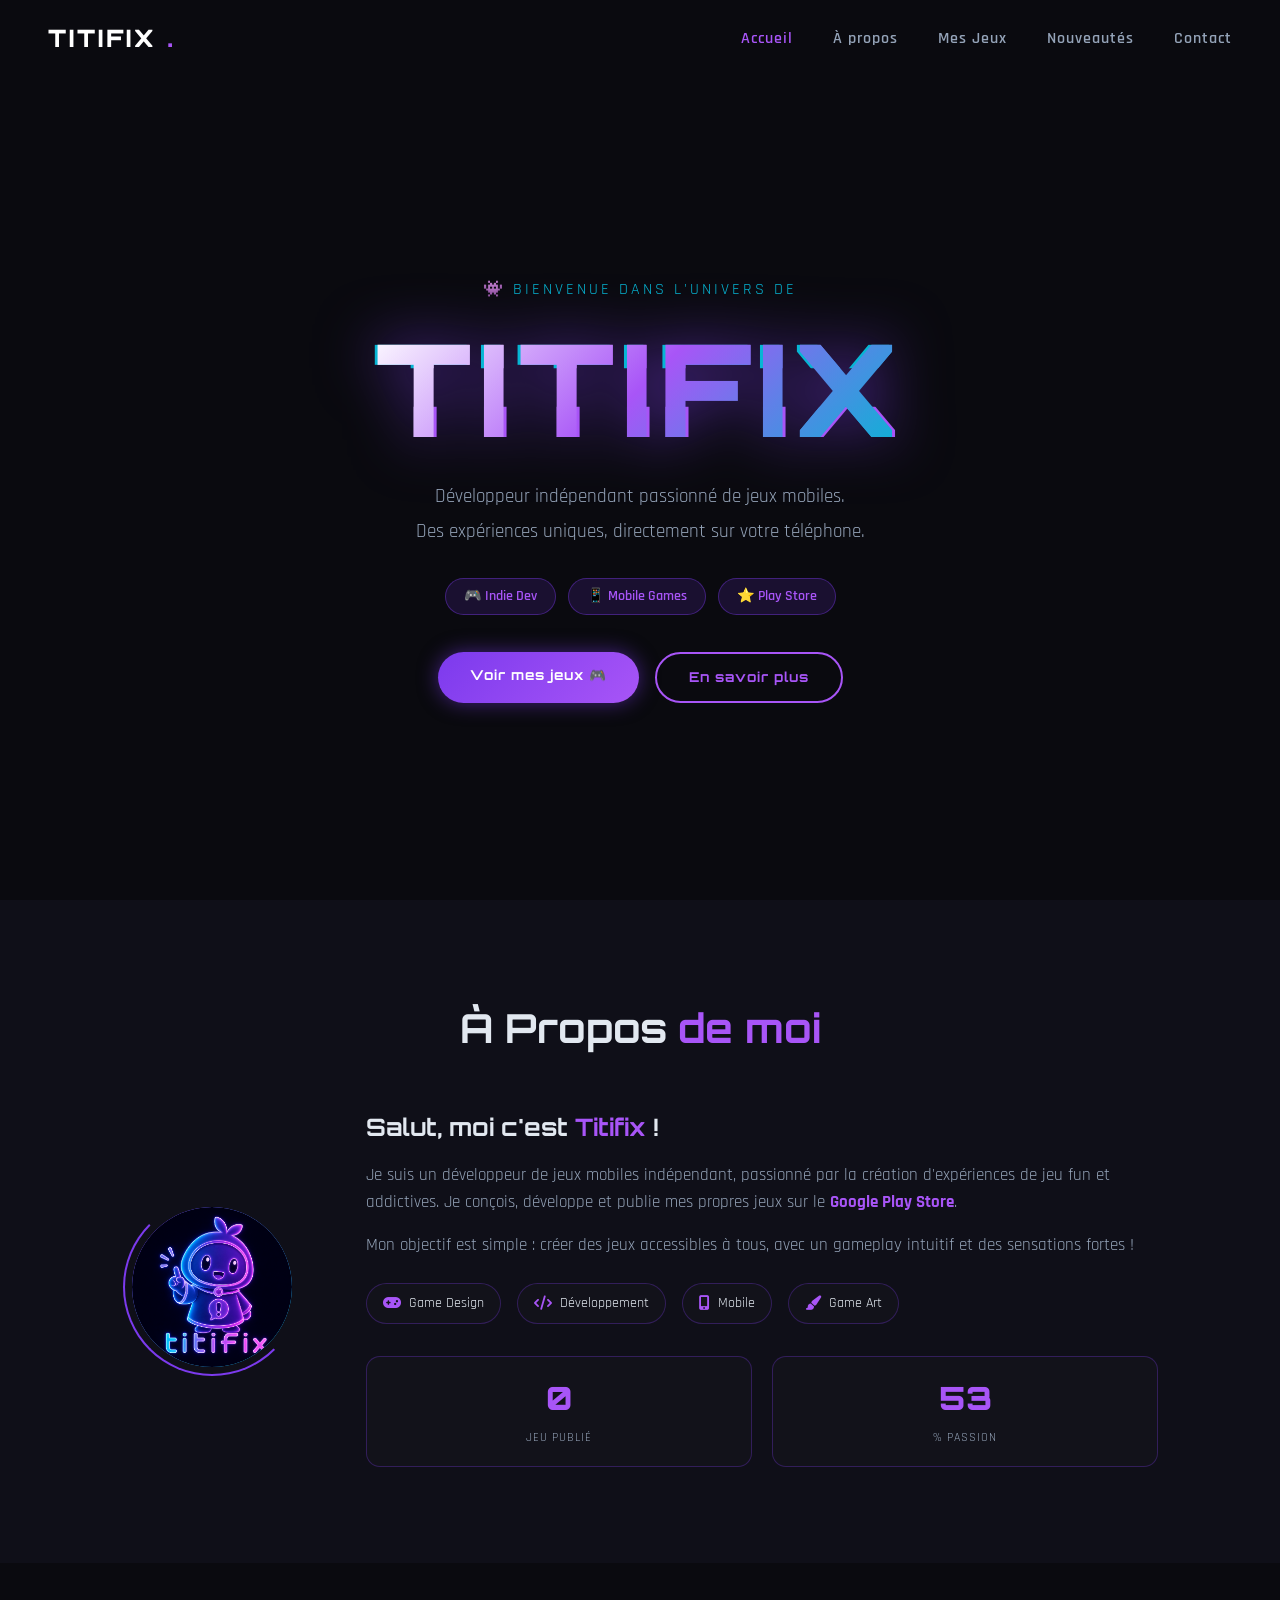
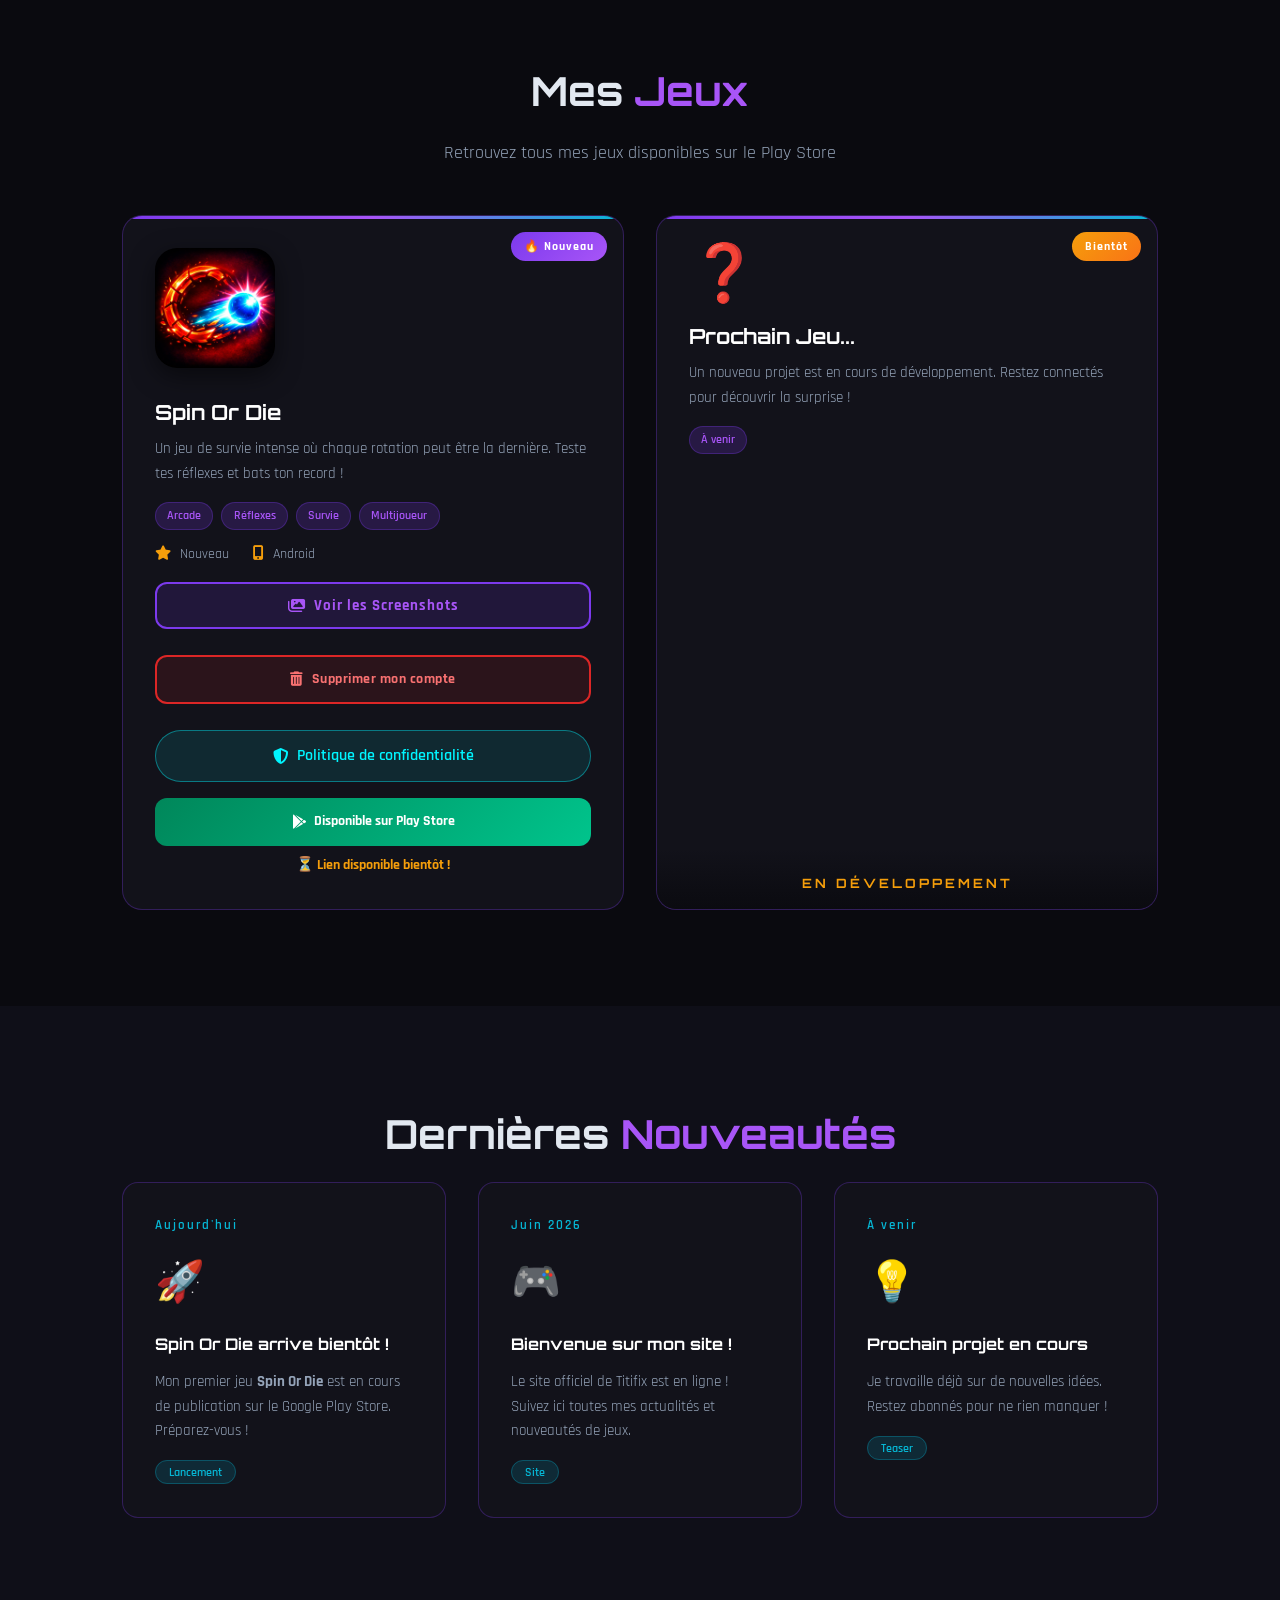
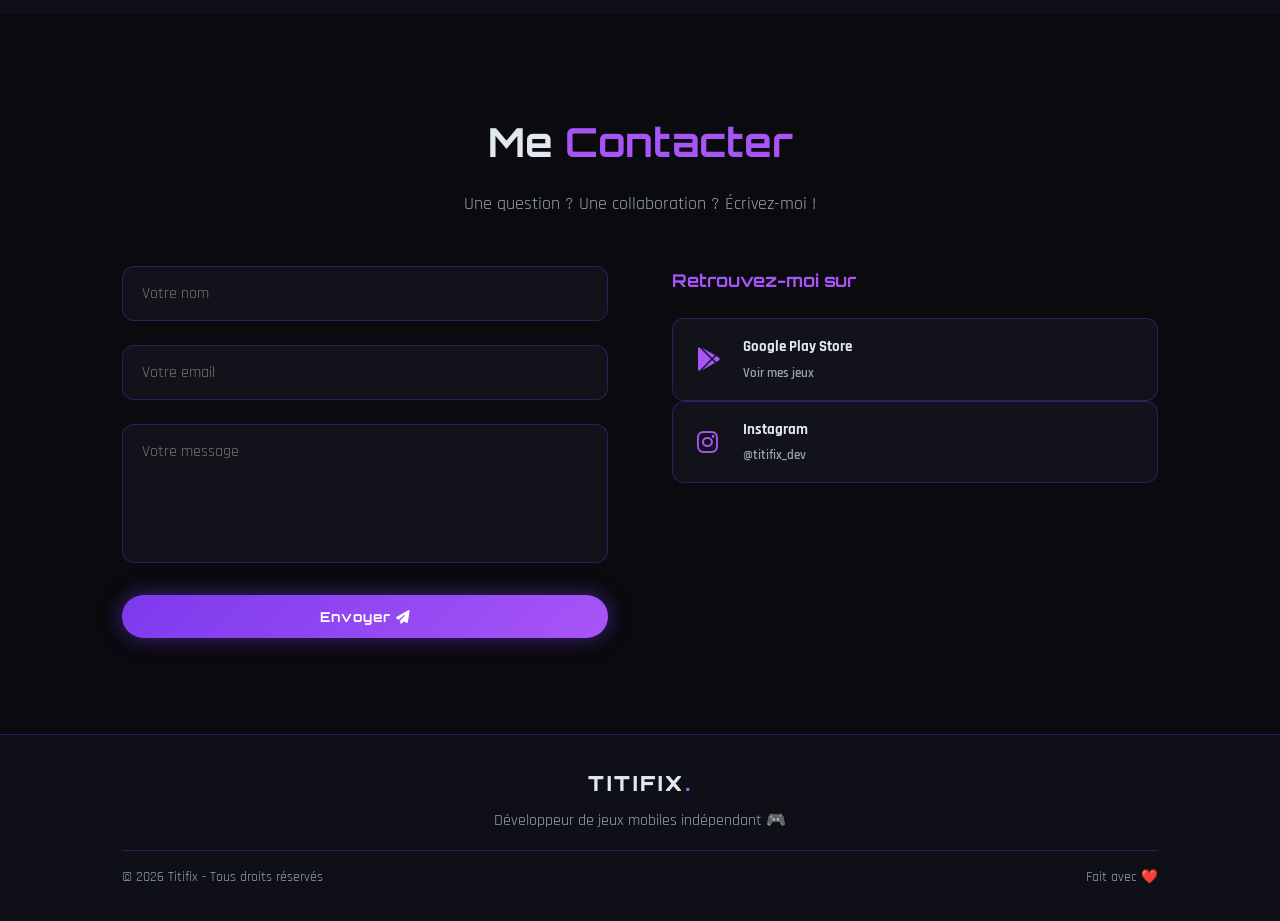
==== commit 6a513269: "Ajout page politique de confidentialité + bouton sur carte Spin Or Die" ====
--- a/index.html
+++ b/index.html
@@ -138,6 +138,10 @@
                         <i class="fas fa-trash-alt"></i> Supprimer mon compte
                     </a>
 
+                    <a href="politique-confidentialite.html" class="btn-confidentialite">
+                        <i class="fas fa-shield-alt"></i> Politique de confidentialité
+                    </a>
+
                     <a href="#" class="btn-play" id="playStoreBtn">
                         <i class="fab fa-google-play"></i> Disponible sur Play Store
                     </a>
--- a/css/style.css
+++ b/css/style.css
@@ -1549,4 +1549,143 @@
     .suppression-step {
         flex-direction: column;
     }
+}
+/* ========== BOUTON POLITIQUE DE CONFIDENTIALITÉ (carte jeu) ========== */
+.btn-confidentialite {
+    display: flex;
+    align-items: center;
+    justify-content: center;
+    gap: 8px;
+    margin-top: 10px;
+    padding: 12px 20px;
+    background: rgba(0, 245, 255, 0.1);
+    border: 1px solid rgba(0, 245, 255, 0.4);
+    color: #00f5ff;
+    border-radius: 50px;
+    font-family: 'Rajdhani', sans-serif;
+    font-weight: 600;
+    text-decoration: none;
+    transition: all 0.3s ease;
+}
+
+.btn-confidentialite:hover {
+    background: rgba(0, 245, 255, 0.2);
+    border-color: #00f5ff;
+    transform: translateY(-2px);
+    box-shadow: 0 8px 20px rgba(0, 245, 255, 0.3);
+}
+
+/* ========== PAGE LÉGALE (Politique de confidentialité / Suppression compte) ========== */
+.legal-page {
+    padding: 140px 20px 80px;
+    min-height: 100vh;
+    background: var(--bg-dark, #0a0a0f);
+    color: #fff;
+}
+
+.legal-page h1 {
+    font-family: 'Orbitron', sans-serif;
+    font-size: 2.5rem;
+    text-align: center;
+    margin-bottom: 10px;
+    background: linear-gradient(135deg, #00f5ff, #ff00e5);
+    -webkit-background-clip: text;
+    -webkit-text-fill-color: transparent;
+}
+
+.legal-subtitle {
+    text-align: center;
+    color: #aaa;
+    margin-bottom: 50px;
+    font-size: 1rem;
+}
+
+.legal-content {
+    max-width: 900px;
+    margin: 0 auto;
+    background: rgba(255, 255, 255, 0.03);
+    border: 1px solid rgba(255, 255, 255, 0.1);
+    border-radius: 20px;
+    padding: 40px;
+    line-height: 1.8;
+}
+
+.legal-content h2 {
+    font-family: 'Orbitron', sans-serif;
+    font-size: 1.4rem;
+    color: #00f5ff;
+    margin-top: 35px;
+    margin-bottom: 15px;
+    border-left: 4px solid #ff00e5;
+    padding-left: 15px;
+}
+
+.legal-content h2:first-child {
+    margin-top: 0;
+}
+
+.legal-content p {
+    color: #ddd;
+    margin-bottom: 15px;
+    font-family: 'Rajdhani', sans-serif;
+    font-size: 1.05rem;
+}
+
+.legal-content ul {
+    margin: 15px 0 20px 20px;
+    color: #ccc;
+}
+
+.legal-content ul li {
+    margin-bottom: 10px;
+    font-family: 'Rajdhani', sans-serif;
+    font-size: 1.05rem;
+    line-height: 1.6;
+}
+
+.legal-content ul li strong {
+    color: #00f5ff;
+}
+
+.legal-content a {
+    color: #ff00e5;
+    text-decoration: underline;
+    transition: color 0.3s ease;
+}
+
+.legal-content a:hover {
+    color: #00f5ff;
+}
+
+.btn-link {
+    display: inline-block;
+    margin-top: 10px;
+    padding: 12px 25px;
+    background: linear-gradient(135deg, #00f5ff, #ff00e5);
+    color: #fff !important;
+    border-radius: 50px;
+    font-weight: 700;
+    text-decoration: none !important;
+    transition: transform 0.3s ease, box-shadow 0.3s ease;
+}
+
+.btn-link:hover {
+    transform: translateY(-3px);
+    box-shadow: 0 10px 25px rgba(255, 0, 229, 0.4);
+}
+
+/* Responsive */
+@media (max-width: 768px) {
+    .legal-page {
+        padding: 120px 15px 60px;
+    }
+    .legal-page h1 {
+        font-size: 1.8rem;
+    }
+    .legal-content {
+        padding: 25px 20px;
+    }
+    .legal-content h2 {
+        font-size: 1.2rem;
+    }
 }
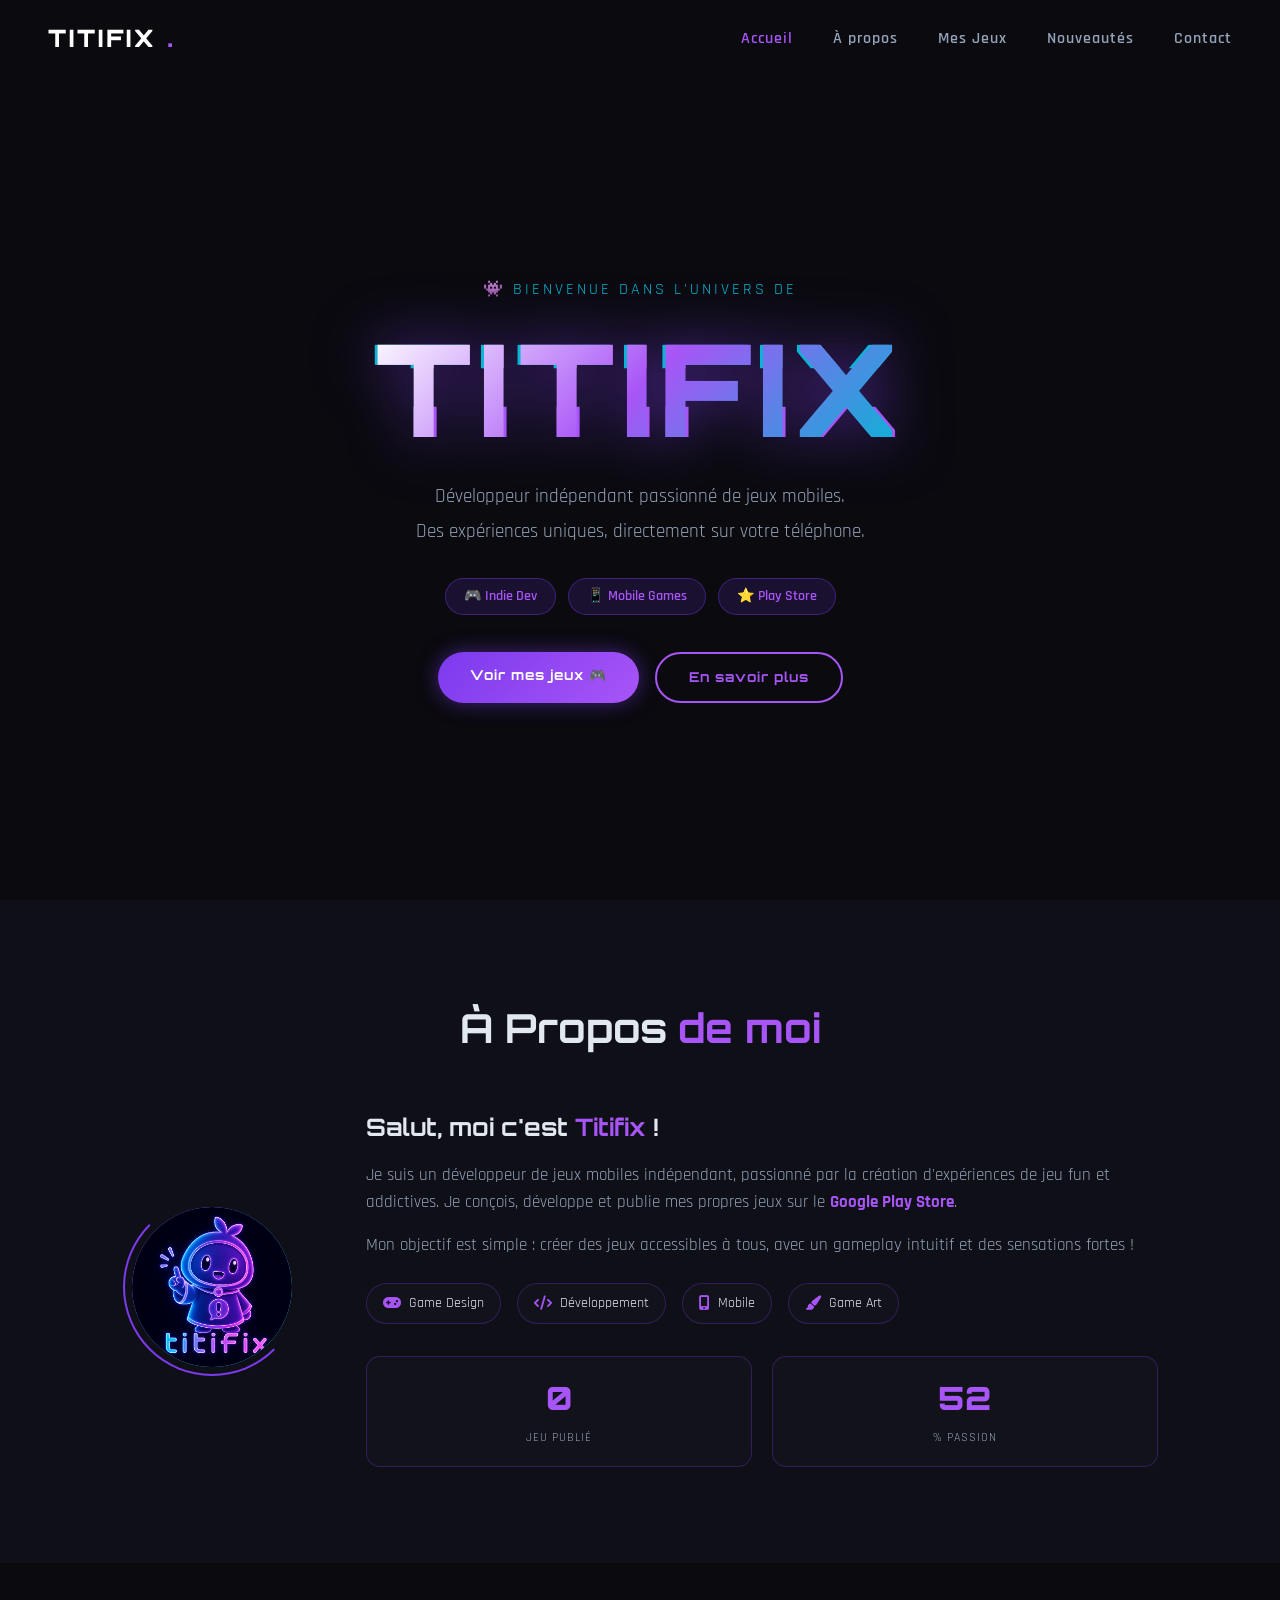
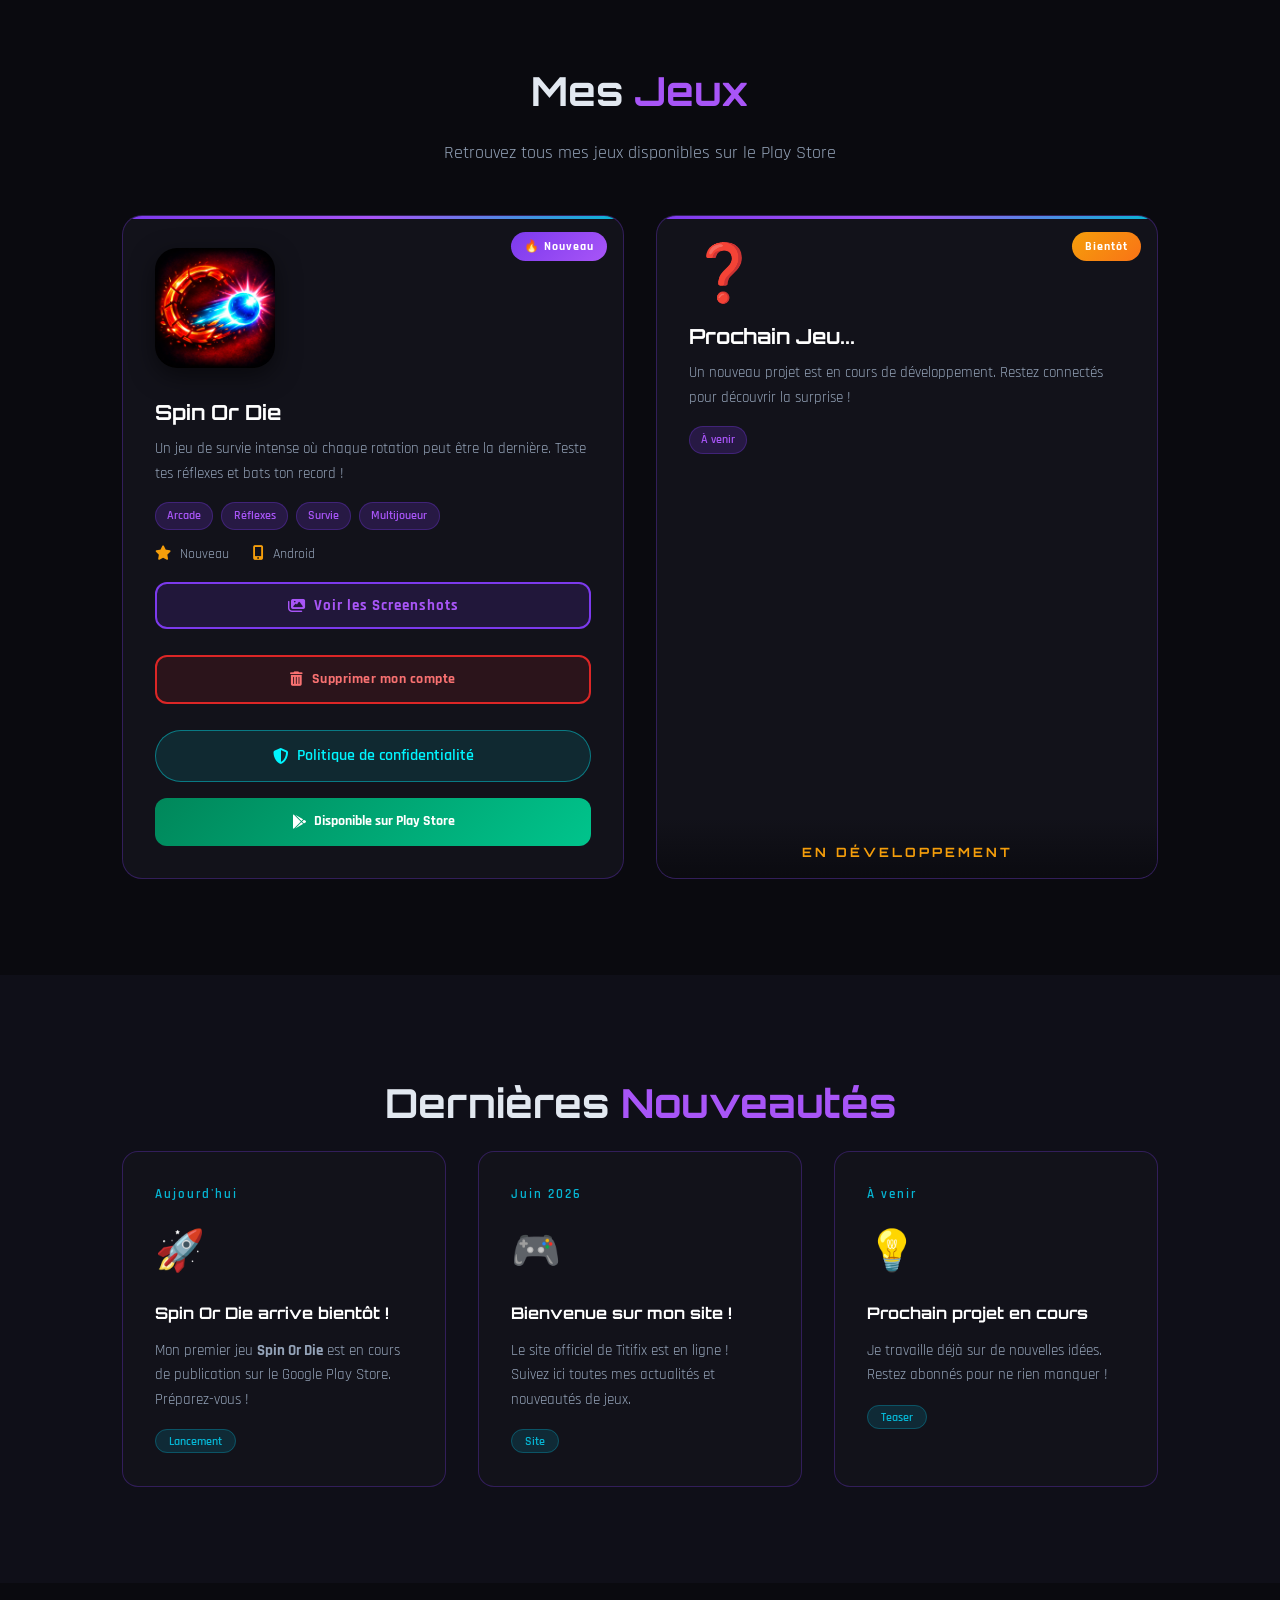
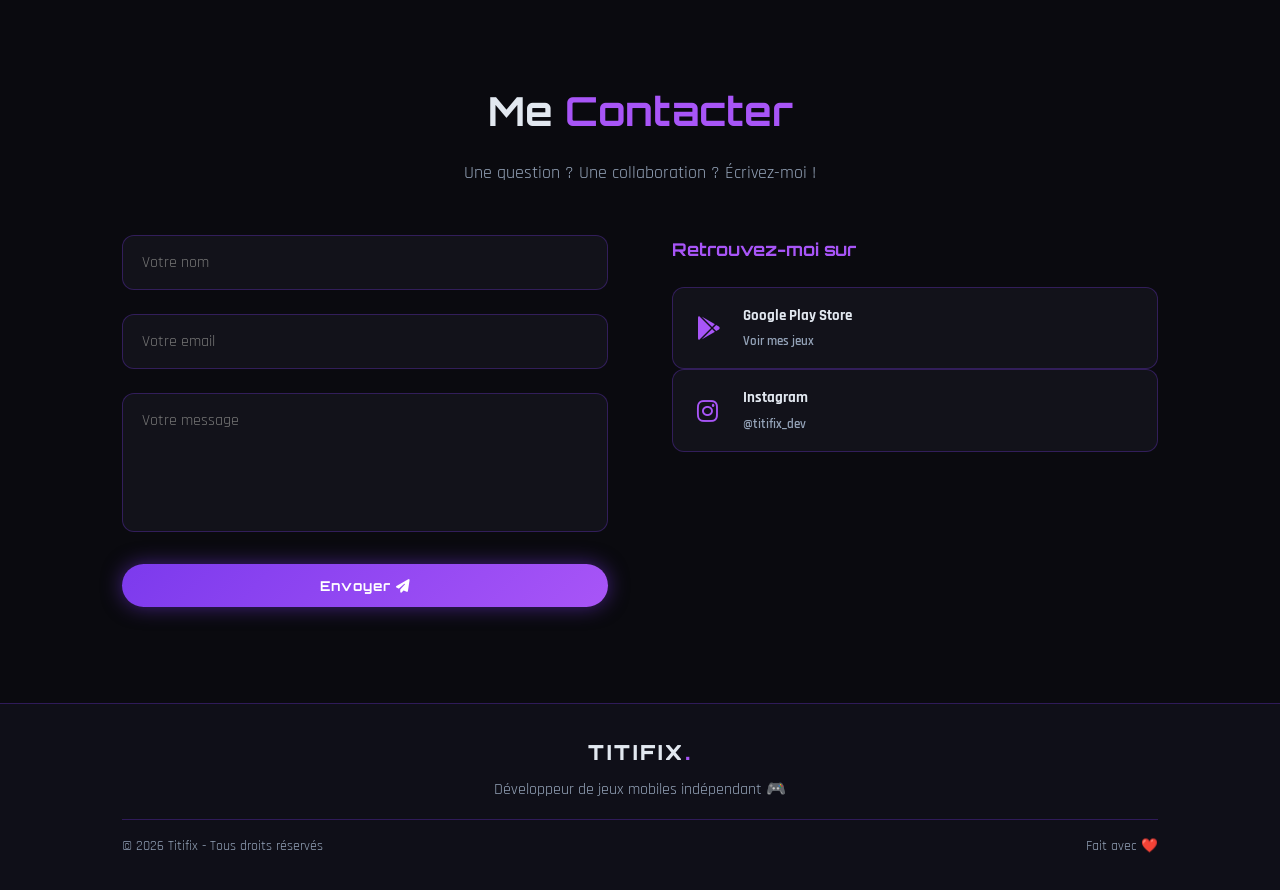
==== commit 2d0cee7d: "nouvelle mise à jour" ====
--- a/index.html
+++ b/index.html
@@ -142,10 +142,9 @@
                         <i class="fas fa-shield-alt"></i> Politique de confidentialité
                     </a>
 
-                    <a href="#" class="btn-play" id="playStoreBtn">
+                    <a href="https://play.google.com/store/apps/details?id=com.titifix.spinordie" class="btn-play" id="playStoreBtn" target="_blank">
                         <i class="fab fa-google-play"></i> Disponible sur Play Store
                     </a>
-                    <p class="coming-soon-text">⏳ Lien disponible bientôt !</p>
                 </div>
 
                 <!-- CARTE PLACEHOLDER -->
@@ -230,7 +229,7 @@
 
                 <div class="contact-social">
                     <h3>Retrouvez-moi sur</h3>
-                    <a href="#" class="social-item" id="playStoreSocial">
+                    <a href="https://play.google.com/store/apps/details?id=com.titifix.spinordie" class="social-item" id="playStoreSocial" target="_blank">
                         <i class="fab fa-google-play"></i>
                         <div class="social-info">
                             <span class="social-name">Google Play Store</span>
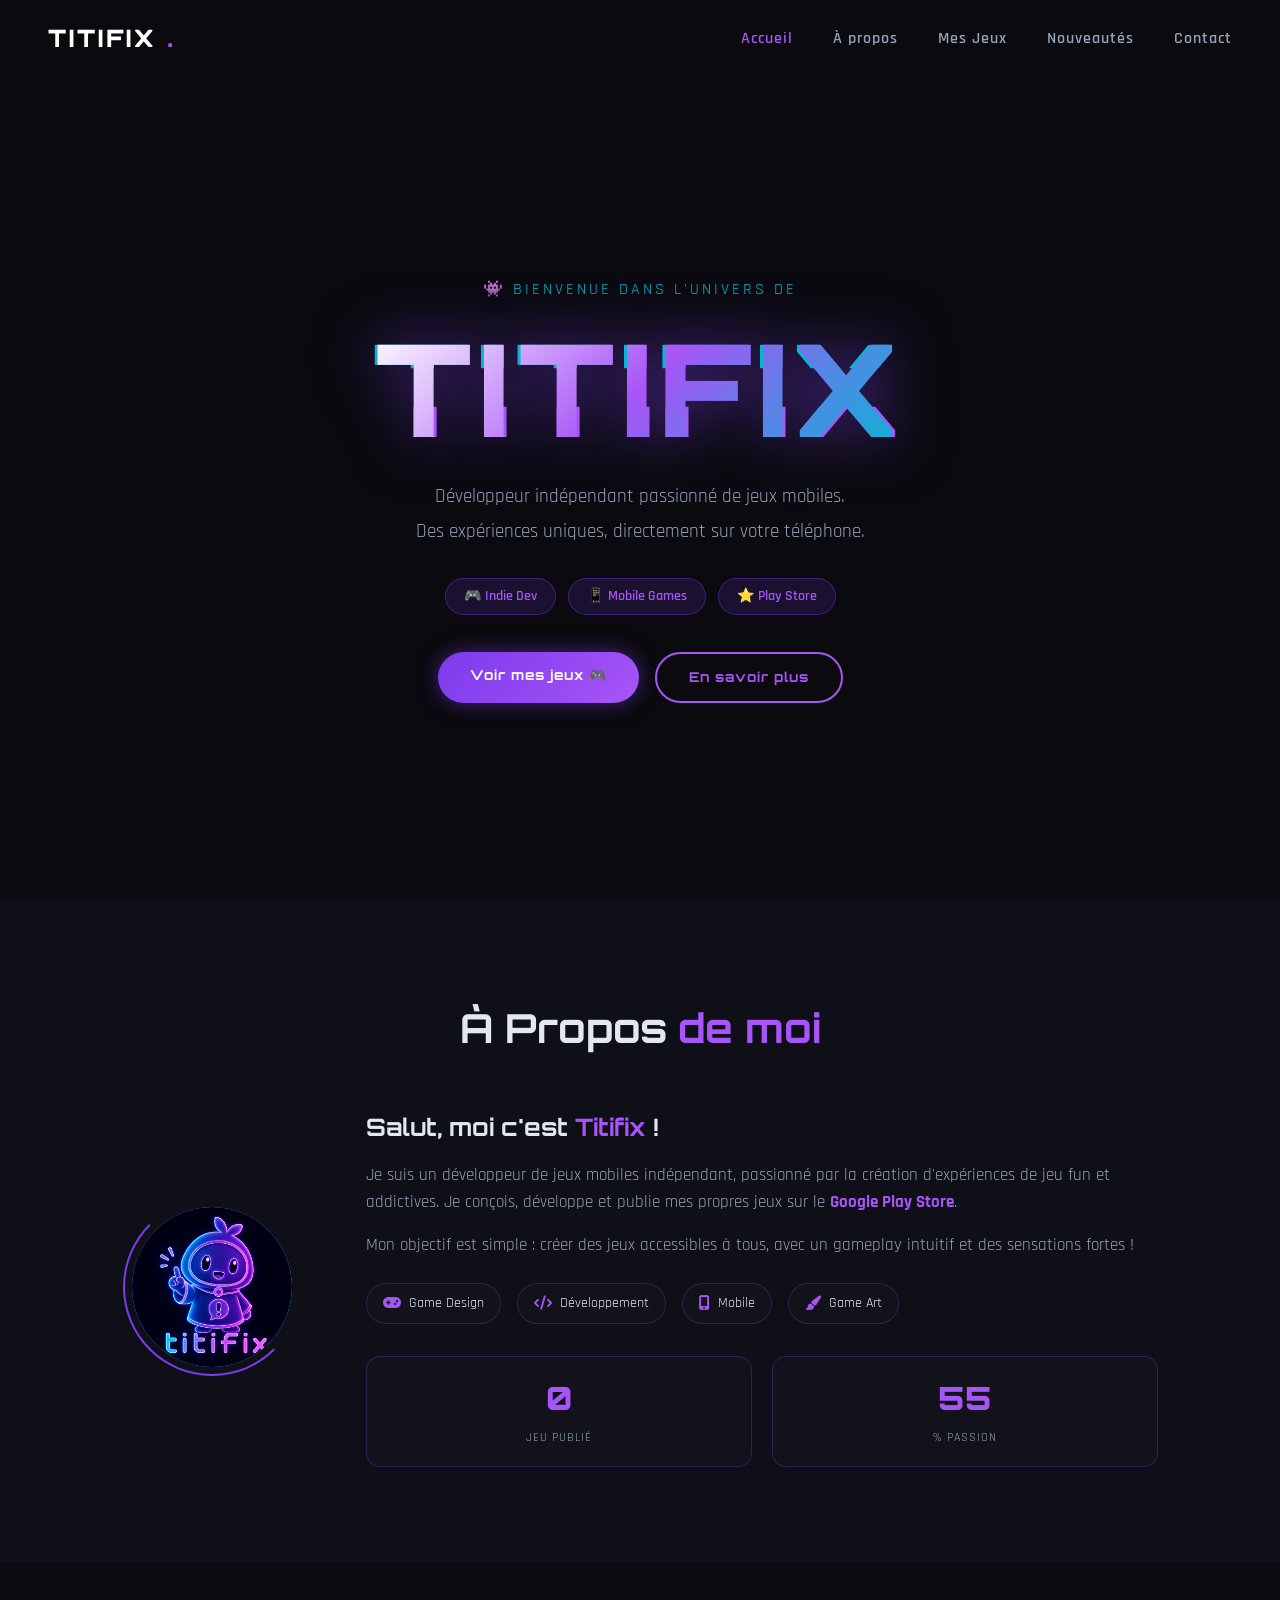
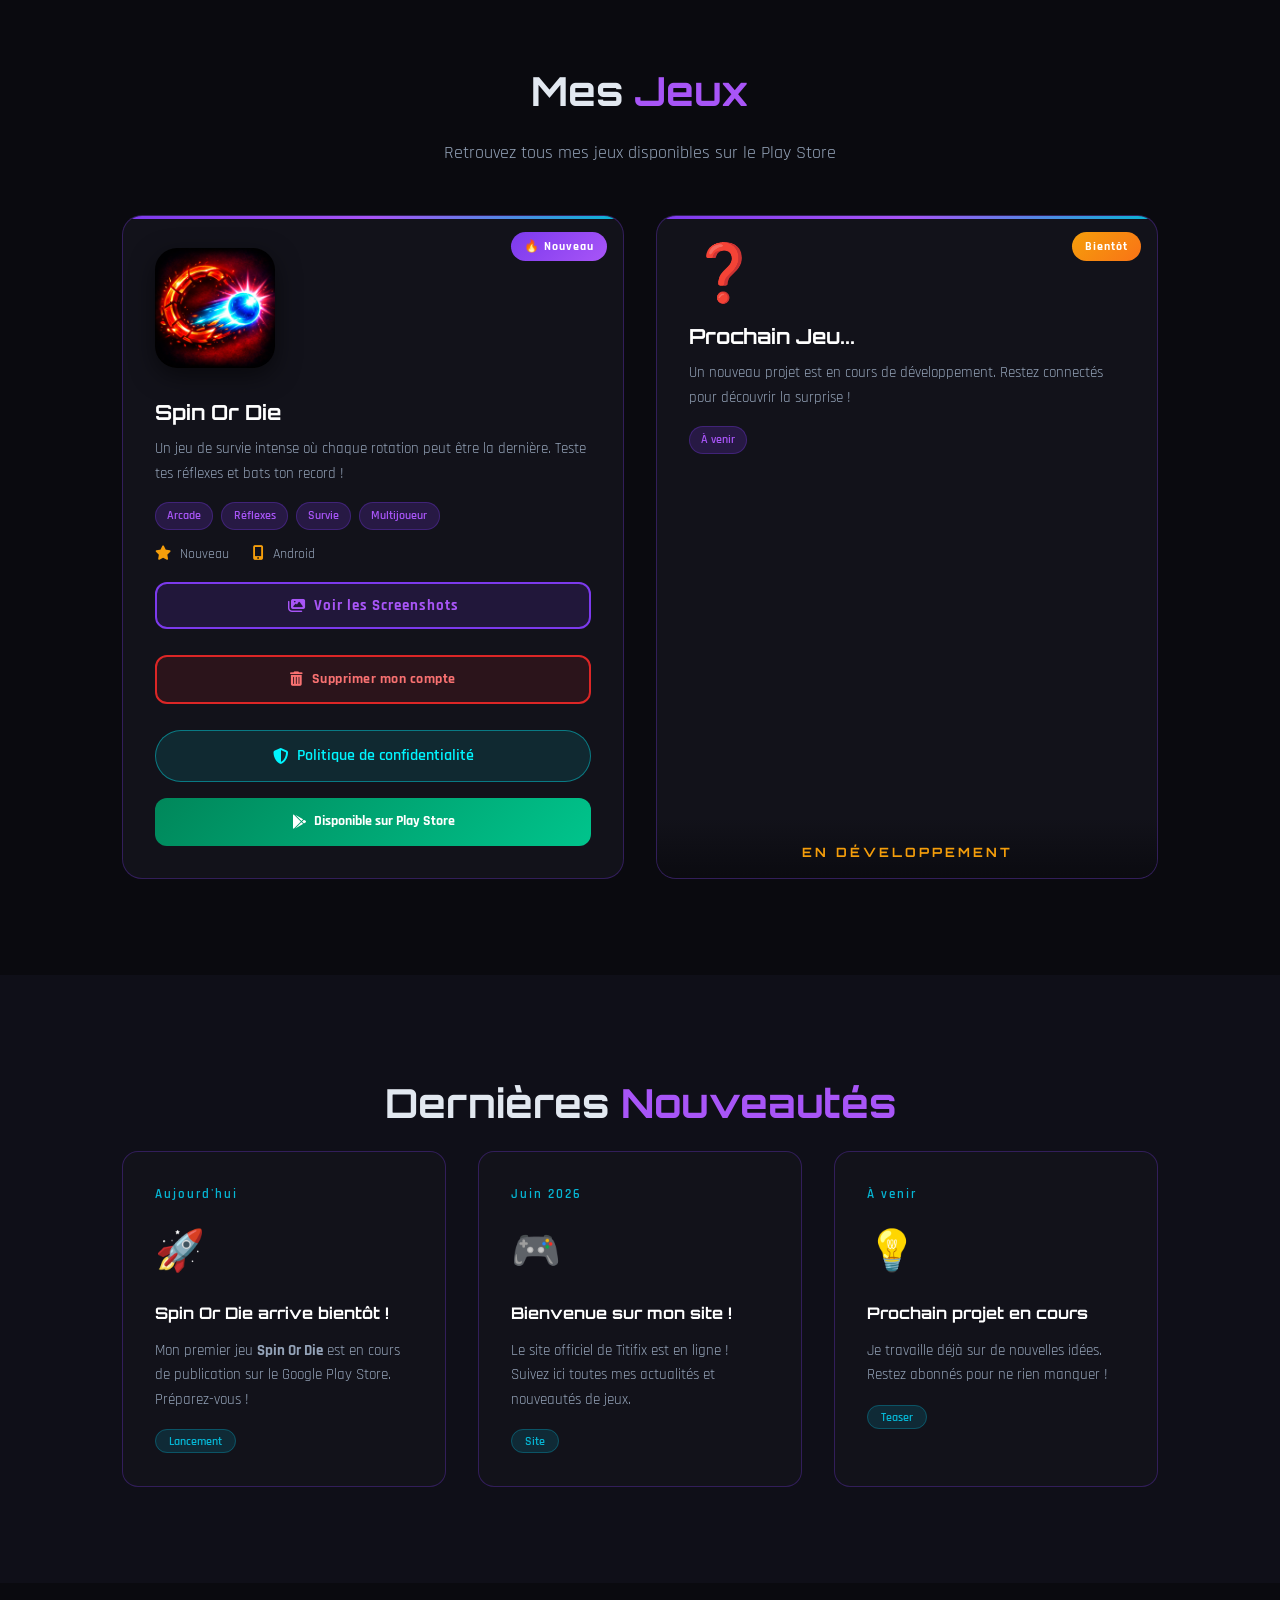
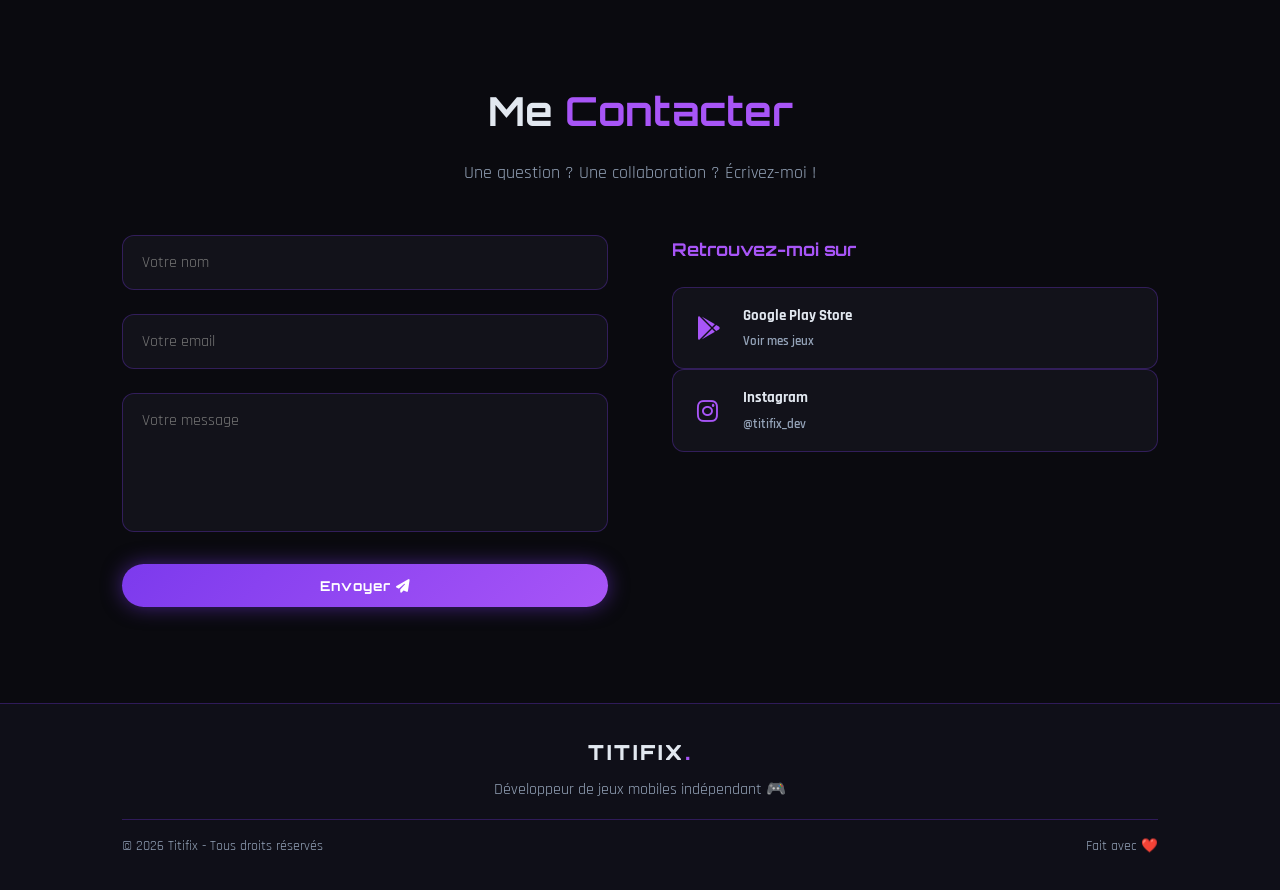
==== commit 43b39325: "Mise à jour du site" ====
--- a/index.html
+++ b/index.html
@@ -4,6 +4,12 @@
     <meta charset="UTF-8">
     <meta name="viewport" content="width=device-width, initial-scale=1.0">
     <title>Titifix - Game Studio</title>
+
+    <!-- Favicon (icône de l'onglet) -->
+    <link rel="icon" type="image/png" href="img/titifix_logo.png">
+    <link rel="shortcut icon" type="image/png" href="img/titifix_logo.png">
+    <link rel="apple-touch-icon" href="img/titifix_logo.png">
+    
     <link rel="stylesheet" href="css/style.css">
     <link href="https://fonts.googleapis.com/css2?family=Orbitron:wght@400;700;900&family=Rajdhani:wght@300;400;600&display=swap" rel="stylesheet">
     <link rel="stylesheet" href="https://cdnjs.cloudflare.com/ajax/libs/font-awesome/6.5.0/css/all.min.css">
